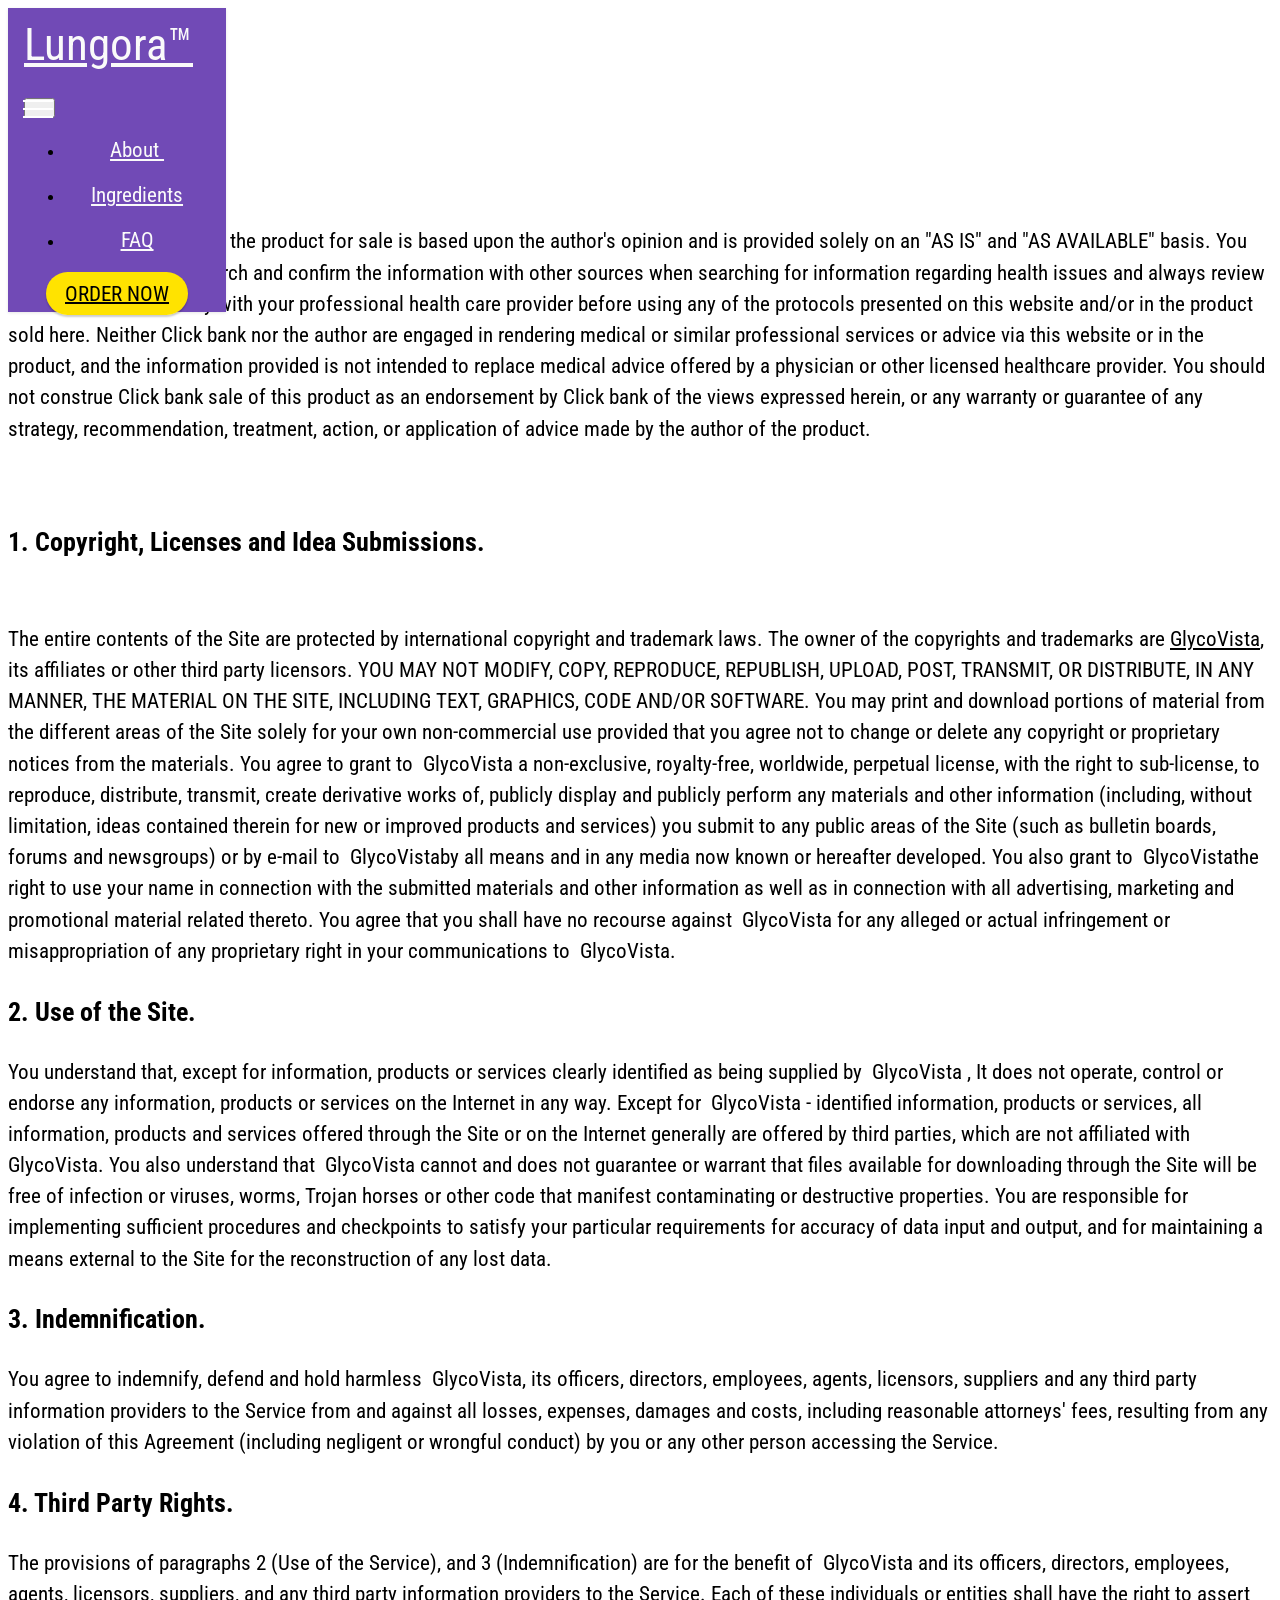
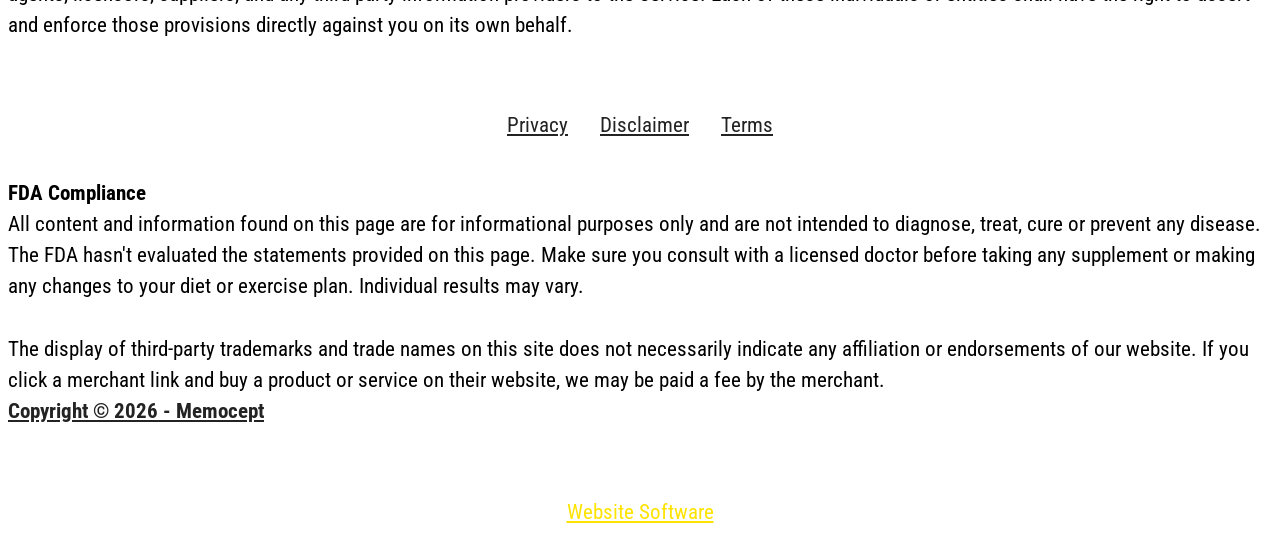
==== disclaimer.html @ 4d8770cd "Add files via upload" ====
<!DOCTYPE html>
<html  >
<head>
  <!-- Site made with Mobirise Website Builder v6.1.12, https://mobirise.com -->
  <meta charset="UTF-8">
  <meta http-equiv="X-UA-Compatible" content="IE=edge">
  <meta name="generator" content="Mobirise v6.1.12, mobirise.com">
  <meta name="viewport" content="width=device-width, initial-scale=1, minimum-scale=1">
  <link rel="shortcut icon" href="assets/images/favicon-128x128.png" type="image/x-icon">
  <meta name="description" content="Disclaimer">
  
  
  <title>Disclaimer</title>
  <link rel="stylesheet" href="assets/web/assets/mobirise-icons/mobirise-icons.css">
  <link rel="stylesheet" href="assets/bootstrap/css/bootstrap.min.css">
  <link rel="stylesheet" href="assets/animatecss/animate.css">
  <link rel="stylesheet" href="assets/dropdown/css/style.css">
  <link rel="stylesheet" href="assets/socicon/css/styles.css">
  <link rel="stylesheet" href="assets/theme/css/style.css">
  <link rel="preload" href="https://fonts.googleapis.com/css?family=Roboto+Condensed:100,200,300,400,500,600,700,800,900,100i,200i,300i,400i,500i,600i,700i,800i,900i&display=swap" as="style" onload="this.onload=null;this.rel='stylesheet'">
  <noscript><link rel="stylesheet" href="https://fonts.googleapis.com/css?family=Roboto+Condensed:100,200,300,400,500,600,700,800,900,100i,200i,300i,400i,500i,600i,700i,800i,900i&display=swap"></noscript>
  <link rel="preload" as="style" href="assets/mobirise/css/mbr-additional.css?v=PLnFkv"><link rel="stylesheet" href="assets/mobirise/css/mbr-additional.css?v=PLnFkv" type="text/css">

  
  
  
</head>
<body>
  
  <section data-bs-version="5.1" class="menu menu2 cid-tmA18yABu7" once="menu" id="menu2-3i">
    
    <nav class="navbar navbar-dropdown navbar-fixed-top navbar-expand-lg">
        <div class="container-fluid">
            <div class="navbar-brand">
                
                <span class="navbar-caption-wrap"><a class="navbar-caption text-white text-primary display-2" href="https://mwebscout.com/12762/3526/2/?&subid=order ">Lungora™<br></a></span>
            </div>
            <button class="navbar-toggler" type="button" data-toggle="collapse" data-bs-toggle="collapse" data-target="#navbarSupportedContent" data-bs-target="#navbarSupportedContent" aria-controls="navbarNavAltMarkup" aria-expanded="false" aria-label="Toggle navigation">
                <div class="hamburger">
                    <span></span>
                    <span></span>
                    <span></span>
                    <span></span>
                </div>
            </button>
            <div class="collapse navbar-collapse" id="navbarSupportedContent">
                <ul class="navbar-nav nav-dropdown" data-app-modern-menu="true"><li class="nav-item"><a class="nav-link link text-white text-primary display-7" href="index.html#content5-8k">About&nbsp;</a></li>
                    <li class="nav-item"><a class="nav-link link text-white text-primary display-7" href="index.html#content9-6c">Ingredients</a>
                    </li><li class="nav-item"><a class="nav-link link text-white text-primary display-7" href="index.html#content16-19">FAQ</a></li></ul>
                
                <div class="navbar-buttons mbr-section-btn"><a class="btn btn-primary display-4" href="https://mwebscout.com/13436/598/2/?&subid=gad"><span class="mbri-cart-add mbr-iconfont mbr-iconfont-btn"></span>ORDER NOW</a></div>
            </div>
        </div>
    </nav>
</section>

<section data-bs-version="5.1" class="content4 cid-tnPBHiR7om" id="content4-3j">
    

    
    
    <div class="container">
        <div class="row justify-content-center">
            <div class="title col-md-12 col-lg-10">
                <h3 class="mbr-section-title mbr-fonts-style align-center mb-4 display-5"><strong>Disclaimer</strong>
                </h3>
                
                
            </div>
        </div>
    </div>
</section>

<section data-bs-version="5.1" class="content5 cid-tAItBoYvZy" id="content5-5b">
    
    <div class="container">
        <div class="row justify-content-center">
            <div class="col-md-12 col-lg-10">
                
                
                <p class="mbr-text mbr-fonts-style display-7">
                    The website's content and the product for sale is based upon the author's opinion and is provided solely on an "AS IS" and "AS AVAILABLE" basis. You should do your own research and confirm the information with other sources when searching for information regarding health issues and always review the information carefully with your professional health care provider before using any of the protocols presented on this website and/or in the product sold here. Neither Click bank nor the author are engaged in rendering medical or similar professional services or advice via this website or in the product, and the information provided is not intended to replace medical advice offered by a physician or other licensed healthcare provider. You should not construe Click bank sale of this product as an endorsement by Click bank of the views expressed herein, or any warranty or guarantee of any strategy, recommendation, treatment, action, or application of advice made by the author of the product.</p>
            </div>
        </div>
    </div>
</section>

<section data-bs-version="5.1" class="content4 cid-tAItU4vJtG" id="content4-5c">
    

    
    
    <div class="container">
        <div class="row justify-content-center">
            <div class="title col-md-12 col-lg-10">
                <h3 class="mbr-section-title mbr-fonts-style align-center mb-4 display-5"><strong>1. Copyright, Licenses and Idea Submissions.</strong></h3>
                
                
            </div>
        </div>
    </div>
</section>

<section data-bs-version="5.1" class="content5 cid-tAIu7JBlQI" id="content5-5d">
    
    <div class="container">
        <div class="row justify-content-center">
            <div class="col-md-12 col-lg-10">
                
                
                <p class="mbr-text mbr-fonts-style display-7">
                    The entire contents of the Site are protected by international copyright and trademark laws. The owner of the copyrights and trademarks are <u>GlycoVista</u>, its affiliates or other third party licensors. YOU MAY NOT MODIFY, COPY, REPRODUCE, REPUBLISH, UPLOAD, POST, TRANSMIT, OR DISTRIBUTE, IN ANY MANNER, THE MATERIAL ON THE SITE, INCLUDING TEXT, GRAPHICS, CODE AND/OR SOFTWARE. You may print and download portions of material from the different areas of the Site solely for your own non-commercial use provided that you agree not to change or delete any copyright or proprietary notices from the materials. You agree to grant to&nbsp; GlycoVista&nbsp;a non-exclusive, royalty-free, worldwide, perpetual license, with the right to sub-license, to reproduce, distribute, transmit, create derivative works of, publicly display and publicly perform any materials and other information (including, without limitation, ideas contained therein for new or improved products and services) you submit to any public areas of the Site (such as bulletin boards, forums and newsgroups) or by e-mail to&nbsp; GlycoVistaby all means and in any media now known or hereafter developed. You also grant to&nbsp; GlycoVistathe right to use your name in connection with the submitted materials and other information as well as in connection with all advertising, marketing and promotional material related thereto. You agree that you shall have no recourse against&nbsp; GlycoVista&nbsp;for any alleged or actual infringement or misappropriation of any proprietary right in your communications to&nbsp; GlycoVista.</p>
            </div>
        </div>
    </div>
</section>

<section data-bs-version="5.1" class="content4 cid-tAIug8sEMw" id="content4-5e">
    

    
    
    <div class="container">
        <div class="row justify-content-center">
            <div class="title col-md-12 col-lg-10">
                <h3 class="mbr-section-title mbr-fonts-style align-center mb-4 display-5"><strong>2. Use of the Site.</strong></h3>
                
                
            </div>
        </div>
    </div>
</section>

<section data-bs-version="5.1" class="content5 cid-tAIuslZqyq" id="content5-5f">
    
    <div class="container">
        <div class="row justify-content-center">
            <div class="col-md-12 col-lg-10">
                
                
                <p class="mbr-text mbr-fonts-style display-7">
                    You understand that, except for information, products or services clearly identified as being supplied by&nbsp; GlycoVista&nbsp;, It&nbsp;does not operate, control or endorse any information, products or services on the Internet in any way. Except for&nbsp; GlycoVista&nbsp;- identified information, products or services, all information, products and services offered through the Site or on the Internet generally are offered by third parties, which are not affiliated with&nbsp; GlycoVista.&nbsp;You also understand that&nbsp; GlycoVista&nbsp;cannot and does not guarantee or warrant that files available for downloading through the Site will be free of infection or viruses, worms, Trojan horses or other code that manifest contaminating or destructive properties. You are responsible for implementing sufficient procedures and checkpoints to satisfy your particular requirements for accuracy of data input and output, and for maintaining a means external to the Site for the reconstruction of any lost data.</p>
            </div>
        </div>
    </div>
</section>

<section data-bs-version="5.1" class="content4 cid-tAIuAgAte2" id="content4-5g">
    

    
    
    <div class="container">
        <div class="row justify-content-center">
            <div class="title col-md-12 col-lg-10">
                <h3 class="mbr-section-title mbr-fonts-style align-center mb-4 display-5"><strong>3. Indemnification.</strong></h3>
                
                
            </div>
        </div>
    </div>
</section>

<section data-bs-version="5.1" class="content5 cid-tAIuBh2mSm" id="content5-5h">
    
    <div class="container">
        <div class="row justify-content-center">
            <div class="col-md-12 col-lg-10">
                
                
                <p class="mbr-text mbr-fonts-style display-7">
                    You agree to indemnify, defend and hold harmless&nbsp; GlycoVista, its officers, directors, employees, agents, licensors, suppliers and any third party information providers to the Service from and against all losses, expenses, damages and costs, including reasonable attorneys' fees, resulting from any violation of this Agreement (including negligent or wrongful conduct) by you or any other person accessing the Service.</p>
            </div>
        </div>
    </div>
</section>

<section data-bs-version="5.1" class="content4 cid-tAIuNhwiAn" id="content4-5i">
    

    
    
    <div class="container">
        <div class="row justify-content-center">
            <div class="title col-md-12 col-lg-10">
                <h3 class="mbr-section-title mbr-fonts-style align-center mb-4 display-5"><strong>4. Third Party Rights.</strong></h3>
                
                
            </div>
        </div>
    </div>
</section>

<section data-bs-version="5.1" class="content5 cid-tAIuO10ISX" id="content5-5j">
    
    <div class="container">
        <div class="row justify-content-center">
            <div class="col-md-12 col-lg-10">
                
                
                <p class="mbr-text mbr-fonts-style display-7">
                    The provisions of paragraphs 2 (Use of the Service), and 3 (Indemnification) are for the benefit of&nbsp; GlycoVista&nbsp;and its officers, directors, employees, agents, licensors, suppliers, and any third party information providers to the Service. Each of these individuals or entities shall have the right to assert and enforce those provisions directly against you on its own behalf.</p>
            </div>
        </div>
    </div>
</section>

<section data-bs-version="5.1" class="footer3 cid-tBujDcPTMr" once="footers" id="footer3-64">

    

    

    <div class="container">
        <div class="media-container-row align-center mbr-white">
            <div class="row row-links">
                <ul class="foot-menu">
                    
                    
                    
                    
                    
                <li class="foot-menu-item mbr-fonts-style display-7"><a href="privacy.html" class="text-danger" target="_blank">Privacy</a></li><li class="foot-menu-item mbr-fonts-style display-7"><a href="disclaimer.html" class="text-black">Disclaimer</a></li><li class="foot-menu-item mbr-fonts-style display-7"><a href="terms.html" class="text-danger" target="_blank">Terms</a></li></ul>
            </div>
            
            <div class="row row-copirayt">
                <p class="mbr-text mb-0 mbr-fonts-style mbr-white align-center display-7"><strong>FDA Compliance</strong><br>All content and information found on this page are for informational purposes only and are not intended to diagnose, treat, cure or prevent any disease. The FDA hasn't evaluated the statements provided on this page. Make sure you consult with a licensed doctor before taking any supplement or making any changes to your diet or exercise plan. Individual results may vary.<br>
<br>The display of third-party trademarks and trade names on this site does not necessarily indicate any affiliation or endorsements of our website. If you click a merchant link and buy a product or service on their website, we may be paid a fee by the merchant.
<br><strong><a href="https://thememocepts.com" class="text-danger text-primary">Copyright © 2026 -&nbsp;Memocept</a></strong></p>
            </div>
        </div>
    </div>
</section><section class="display-7" style="padding: 0;align-items: center;justify-content: center;flex-wrap: wrap;    align-content: center;display: flex;position: relative;height: 4rem;"><a href="https://mobiri.se/2912600" style="flex: 1 1;height: 4rem;position: absolute;width: 100%;z-index: 1;"><img alt="" style="height: 4rem;" src="[data-uri]"></a><p style="margin: 0;text-align: center;" class="display-7">&#8204;</p><a style="z-index:1" href="https://mobirise.com"> Website Software</a></section><script src="assets/bootstrap/js/bootstrap.bundle.min.js"></script>  <script src="assets/smoothscroll/smooth-scroll.js"></script>  <script src="assets/ytplayer/index.js"></script>  <script src="assets/dropdown/js/navbar-dropdown.js"></script>  <script src="assets/theme/js/script.js"></script>  
  
  
 <div id="scrollToTop" class="scrollToTop mbr-arrow-up"><a style="text-align: center;"><i class="mbr-arrow-up-icon mbr-arrow-up-icon-cm cm-icon cm-icon-smallarrow-up"></i></a></div>
    <input name="animation" type="hidden">
  </body>
</html>
---- assets/mobirise/css/mbr-additional.css ----
body {
  font-family: Jost;
}
.display-1 {
  font-family: 'Roboto Condensed', sans-serif;
  font-size: 3.6rem;
  line-height: 1.1;
}
.display-1 > .mbr-iconfont {
  font-size: 4.5rem;
}
.display-2 {
  font-family: 'Roboto Condensed', sans-serif;
  font-size: 2.8rem;
  line-height: 1.1;
}
.display-2 > .mbr-iconfont {
  font-size: 3.5rem;
}
.display-4 {
  font-family: 'Roboto Condensed', sans-serif;
  font-size: 1.3rem;
  line-height: 1.5;
}
.display-4 > .mbr-iconfont {
  font-size: 1.625rem;
}
.display-5 {
  font-family: 'Roboto Condensed', sans-serif;
  font-size: 1.6rem;
  line-height: 1.5;
}
.display-5 > .mbr-iconfont {
  font-size: 2rem;
}
.display-7 {
  font-family: 'Roboto Condensed', sans-serif;
  font-size: 1.3rem;
  line-height: 1.5;
}
.display-7 > .mbr-iconfont {
  font-size: 1.625rem;
}
/* ---- Fluid typography for mobile devices ---- */
/* 1.4 - font scale ratio ( bootstrap == 1.42857 ) */
/* 100vw - current viewport width */
/* (48 - 20)  48 == 48rem == 768px, 20 == 20rem == 320px(minimal supported viewport) */
/* 0.65 - min scale variable, may vary */
@media (max-width: 992px) {
  .display-1 {
    font-size: 2.88rem;
  }
}
@media (max-width: 768px) {
  .display-1 {
    font-size: 2.52rem;
    font-size: calc( 1.91rem + (3.6 - 1.91) * ((100vw - 20rem) / (48 - 20)));
    line-height: calc( 1.1 * (1.91rem + (3.6 - 1.91) * ((100vw - 20rem) / (48 - 20))));
  }
  .display-2 {
    font-size: 2.24rem;
    font-size: calc( 1.63rem + (2.8 - 1.63) * ((100vw - 20rem) / (48 - 20)));
    line-height: calc( 1.3 * (1.63rem + (2.8 - 1.63) * ((100vw - 20rem) / (48 - 20))));
  }
  .display-4 {
    font-size: 1.04rem;
    font-size: calc( 1.105rem + (1.3 - 1.105) * ((100vw - 20rem) / (48 - 20)));
    line-height: calc( 1.4 * (1.105rem + (1.3 - 1.105) * ((100vw - 20rem) / (48 - 20))));
  }
  .display-5 {
    font-size: 1.28rem;
    font-size: calc( 1.21rem + (1.6 - 1.21) * ((100vw - 20rem) / (48 - 20)));
    line-height: calc( 1.4 * (1.21rem + (1.6 - 1.21) * ((100vw - 20rem) / (48 - 20))));
  }
  .display-7 {
    font-size: 1.04rem;
    font-size: calc( 1.105rem + (1.3 - 1.105) * ((100vw - 20rem) / (48 - 20)));
    line-height: calc( 1.4 * (1.105rem + (1.3 - 1.105) * ((100vw - 20rem) / (48 - 20))));
  }
}
/* Buttons */
.btn {
  padding: 0.6rem 1.2rem;
  border-radius: 4px;
}
.btn-sm {
  padding: 0.6rem 1.2rem;
  border-radius: 4px;
}
.btn-md {
  padding: 0.6rem 1.2rem;
  border-radius: 4px;
}
.btn-lg {
  padding: 1rem 2.6rem;
  border-radius: 4px;
}
.bg-primary {
  background-color: #ffe300 !important;
}
.bg-success {
  background-color: #43a649 !important;
}
.bg-info {
  background-color: #22a5e5 !important;
}
.bg-warning {
  background-color: #8a62a1 !important;
}
.bg-danger {
  background-color: #232323 !important;
}
.btn-primary,
.btn-primary:active {
  background-color: #ffe300 !important;
  border-color: #ffe300 !important;
  color: #000000 !important;
  box-shadow: 0 2px 2px 0 rgba(0, 0, 0, 0.2);
}
.btn-primary:hover,
.btn-primary:focus,
.btn-primary.focus,
.btn-primary.active {
  color: #ffffff !important;
  background-color: #a89600 !important;
  border-color: #a89600 !important;
  box-shadow: 0 2px 5px 0 rgba(0, 0, 0, 0.2);
}
.btn-primary.disabled,
.btn-primary:disabled {
  color: #000000 !important;
  background-color: #a89600 !important;
  border-color: #a89600 !important;
}
.btn-secondary,
.btn-secondary:active {
  background-color: #e43f3f !important;
  border-color: #e43f3f !important;
  color: #ffffff !important;
  box-shadow: 0 2px 2px 0 rgba(0, 0, 0, 0.2);
}
.btn-secondary:hover,
.btn-secondary:focus,
.btn-secondary.focus,
.btn-secondary.active {
  color: #ffffff !important;
  background-color: #b31919 !important;
  border-color: #b31919 !important;
  box-shadow: 0 2px 5px 0 rgba(0, 0, 0, 0.2);
}
.btn-secondary.disabled,
.btn-secondary:disabled {
  color: #ffffff !important;
  background-color: #b31919 !important;
  border-color: #b31919 !important;
}
.btn-info,
.btn-info:active {
  background-color: #22a5e5 !important;
  border-color: #22a5e5 !important;
  color: #ffffff !important;
  box-shadow: 0 2px 2px 0 rgba(0, 0, 0, 0.2);
}
.btn-info:hover,
.btn-info:focus,
.btn-info.focus,
.btn-info.active {
  color: #ffffff !important;
  background-color: #13709e !important;
  border-color: #13709e !important;
  box-shadow: 0 2px 5px 0 rgba(0, 0, 0, 0.2);
}
.btn-info.disabled,
.btn-info:disabled {
  color: #ffffff !important;
  background-color: #13709e !important;
  border-color: #13709e !important;
}
.btn-success,
.btn-success:active {
  background-color: #43a649 !important;
  border-color: #43a649 !important;
  color: #ffffff !important;
  box-shadow: 0 2px 2px 0 rgba(0, 0, 0, 0.2);
}
.btn-success:hover,
.btn-success:focus,
.btn-success.focus,
.btn-success.active {
  color: #ffffff !important;
  background-color: #2a682e !important;
  border-color: #2a682e !important;
  box-shadow: 0 2px 5px 0 rgba(0, 0, 0, 0.2);
}
.btn-success.disabled,
.btn-success:disabled {
  color: #ffffff !important;
  background-color: #2a682e !important;
  border-color: #2a682e !important;
}
.btn-warning,
.btn-warning:active {
  background-color: #8a62a1 !important;
  border-color: #8a62a1 !important;
  color: #ffffff !important;
  box-shadow: 0 2px 2px 0 rgba(0, 0, 0, 0.2);
}
.btn-warning:hover,
.btn-warning:focus,
.btn-warning.focus,
.btn-warning.active {
  color: #ffffff !important;
  background-color: #5c416c !important;
  border-color: #5c416c !important;
  box-shadow: 0 2px 5px 0 rgba(0, 0, 0, 0.2);
}
.btn-warning.disabled,
.btn-warning:disabled {
  color: #ffffff !important;
  background-color: #5c416c !important;
  border-color: #5c416c !important;
}
.btn-danger,
.btn-danger:active {
  background-color: #232323 !important;
  border-color: #232323 !important;
  color: #ffffff !important;
  box-shadow: 0 2px 2px 0 rgba(0, 0, 0, 0.2);
}
.btn-danger:hover,
.btn-danger:focus,
.btn-danger.focus,
.btn-danger.active {
  color: #ffffff !important;
  background-color: #000000 !important;
  border-color: #000000 !important;
  box-shadow: 0 2px 5px 0 rgba(0, 0, 0, 0.2);
}
.btn-danger.disabled,
.btn-danger:disabled {
  color: #ffffff !important;
  background-color: #000000 !important;
  border-color: #000000 !important;
}
.btn-white,
.btn-white:active {
  background-color: #fafafa !important;
  border-color: #fafafa !important;
  color: #7a7a7a !important;
  box-shadow: 0 2px 2px 0 rgba(0, 0, 0, 0.2);
}
.btn-white:hover,
.btn-white:focus,
.btn-white.focus,
.btn-white.active {
  color: #4f4f4f !important;
  background-color: #cfcfcf !important;
  border-color: #cfcfcf !important;
  box-shadow: 0 2px 5px 0 rgba(0, 0, 0, 0.2);
}
.btn-white.disabled,
.btn-white:disabled {
  color: #7a7a7a !important;
  background-color: #cfcfcf !important;
  border-color: #cfcfcf !important;
}
.btn-black,
.btn-black:active {
  background-color: #232323 !important;
  border-color: #232323 !important;
  color: #ffffff !important;
  box-shadow: 0 2px 2px 0 rgba(0, 0, 0, 0.2);
}
.btn-black:hover,
.btn-black:focus,
.btn-black.focus,
.btn-black.active {
  color: #ffffff !important;
  background-color: #000000 !important;
  border-color: #000000 !important;
  box-shadow: 0 2px 5px 0 rgba(0, 0, 0, 0.2);
}
.btn-black.disabled,
.btn-black:disabled {
  color: #ffffff !important;
  background-color: #000000 !important;
  border-color: #000000 !important;
}
.btn-primary-outline,
.btn-primary-outline:active {
  background-color: transparent !important;
  border-color: transparent;
  color: #ffe300;
}
.btn-primary-outline:hover,
.btn-primary-outline:focus,
.btn-primary-outline.focus,
.btn-primary-outline.active {
  color: #a89600 !important;
  background-color: transparent!important;
  border-color: transparent!important;
  box-shadow: none!important;
}
.btn-primary-outline.disabled,
.btn-primary-outline:disabled {
  color: #000000 !important;
  background-color: #ffe300 !important;
  border-color: #ffe300 !important;
}
.btn-secondary-outline,
.btn-secondary-outline:active {
  background-color: transparent !important;
  border-color: transparent;
  color: #e43f3f;
}
.btn-secondary-outline:hover,
.btn-secondary-outline:focus,
.btn-secondary-outline.focus,
.btn-secondary-outline.active {
  color: #b31919 !important;
  background-color: transparent!important;
  border-color: transparent!important;
  box-shadow: none!important;
}
.btn-secondary-outline.disabled,
.btn-secondary-outline:disabled {
  color: #ffffff !important;
  background-color: #e43f3f !important;
  border-color: #e43f3f !important;
}
.btn-info-outline,
.btn-info-outline:active {
  background-color: transparent !important;
  border-color: transparent;
  color: #22a5e5;
}
.btn-info-outline:hover,
.btn-info-outline:focus,
.btn-info-outline.focus,
.btn-info-outline.active {
  color: #13709e !important;
  background-color: transparent!important;
  border-color: transparent!important;
  box-shadow: none!important;
}
.btn-info-outline.disabled,
.btn-info-outline:disabled {
  color: #ffffff !important;
  background-color: #22a5e5 !important;
  border-color: #22a5e5 !important;
}
.btn-success-outline,
.btn-success-outline:active {
  background-color: transparent !important;
  border-color: transparent;
  color: #43a649;
}
.btn-success-outline:hover,
.btn-success-outline:focus,
.btn-success-outline.focus,
.btn-success-outline.active {
  color: #2a682e !important;
  background-color: transparent!important;
  border-color: transparent!important;
  box-shadow: none!important;
}
.btn-success-outline.disabled,
.btn-success-outline:disabled {
  color: #ffffff !important;
  background-color: #43a649 !important;
  border-color: #43a649 !important;
}
.btn-warning-outline,
.btn-warning-outline:active {
  background-color: transparent !important;
  border-color: transparent;
  color: #8a62a1;
}
.btn-warning-outline:hover,
.btn-warning-outline:focus,
.btn-warning-outline.focus,
.btn-warning-outline.active {
  color: #5c416c !important;
  background-color: transparent!important;
  border-color: transparent!important;
  box-shadow: none!important;
}
.btn-warning-outline.disabled,
.btn-warning-outline:disabled {
  color: #ffffff !important;
  background-color: #8a62a1 !important;
  border-color: #8a62a1 !important;
}
.btn-danger-outline,
.btn-danger-outline:active {
  background-color: transparent !important;
  border-color: transparent;
  color: #232323;
}
.btn-danger-outline:hover,
.btn-danger-outline:focus,
.btn-danger-outline.focus,
.btn-danger-outline.active {
  color: #000000 !important;
  background-color: transparent!important;
  border-color: transparent!important;
  box-shadow: none!important;
}
.btn-danger-outline.disabled,
.btn-danger-outline:disabled {
  color: #ffffff !important;
  background-color: #232323 !important;
  border-color: #232323 !important;
}
.btn-black-outline,
.btn-black-outline:active {
  background-color: transparent !important;
  border-color: transparent;
  color: #232323;
}
.btn-black-outline:hover,
.btn-black-outline:focus,
.btn-black-outline.focus,
.btn-black-outline.active {
  color: #000000 !important;
  background-color: transparent!important;
  border-color: transparent!important;
  box-shadow: none!important;
}
.btn-black-outline.disabled,
.btn-black-outline:disabled {
  color: #ffffff !important;
  background-color: #232323 !important;
  border-color: #232323 !important;
}
.btn-white-outline,
.btn-white-outline:active {
  background-color: transparent !important;
  border-color: transparent;
  color: #fafafa;
}
.btn-white-outline:hover,
.btn-white-outline:focus,
.btn-white-outline.focus,
.btn-white-outline.active {
  color: #cfcfcf !important;
  background-color: transparent!important;
  border-color: transparent!important;
  box-shadow: none!important;
}
.btn-white-outline.disabled,
.btn-white-outline:disabled {
  color: #7a7a7a !important;
  background-color: #fafafa !important;
  border-color: #fafafa !important;
}
.text-primary {
  color: #ffe300 !important;
}
.text-secondary {
  color: #e43f3f !important;
}
.text-success {
  color: #43a649 !important;
}
.text-info {
  color: #22a5e5 !important;
}
.text-warning {
  color: #8a62a1 !important;
}
.text-danger {
  color: #232323 !important;
}
.text-white {
  color: #fafafa !important;
}
.text-black {
  color: #232323 !important;
}
a.text-primary:hover,
a.text-primary:focus,
a.text-primary.active {
  color: #998800 !important;
}
a.text-secondary:hover,
a.text-secondary:focus,
a.text-secondary.active {
  color: #a61717 !important;
}
a.text-success:hover,
a.text-success:focus,
a.text-success.active {
  color: #265d29 !important;
}
a.text-info:hover,
a.text-info:focus,
a.text-info.active {
  color: #116690 !important;
}
a.text-warning:hover,
a.text-warning:focus,
a.text-warning.active {
  color: #543b62 !important;
}
a.text-danger:hover,
a.text-danger:focus,
a.text-danger.active {
  color: #000000 !important;
}
a.text-white:hover,
a.text-white:focus,
a.text-white.active {
  color: #c7c7c7 !important;
}
a.text-black:hover,
a.text-black:focus,
a.text-black.active {
  color: #000000 !important;
}
a[class*="text-"]:not(.nav-link):not(.dropdown-item):not([role]):not(.navbar-caption) {
  position: relative;
  background-image: transparent;
  background-size: 10000px 2px;
  background-repeat: no-repeat;
  background-position: 0px 1.2em;
  background-position: -10000px 1.2em;
}
a[class*="text-"]:not(.nav-link):not(.dropdown-item):not([role]):not(.navbar-caption):hover {
  transition: background-position 2s ease-in-out;
  background-image: linear-gradient(currentColor 50%, currentColor 50%);
  background-position: 0px 1.2em;
}
.nav-tabs .nav-link.active {
  color: #ffe300;
}
.nav-tabs .nav-link:not(.active) {
  color: #232323;
}
.alert-success {
  background-color: #70c770;
}
.alert-info {
  background-color: #22a5e5;
}
.alert-warning {
  background-color: #8a62a1;
}
.alert-danger {
  background-color: #232323;
}
.mbr-section-btn a.btn:not(.btn-form) {
  border-radius: 100px;
}
.mbr-gallery-filter li a {
  border-radius: 100px !important;
}
.mbr-gallery-filter li.active .btn {
  background-color: #ffe300;
  border-color: #ffe300;
  color: #191700;
}
.mbr-gallery-filter li.active .btn:focus {
  box-shadow: none;
}
.nav-tabs .nav-link {
  border-radius: 100px !important;
}
a,
a:hover {
  color: #ffe300;
}
.mbr-plan-header.bg-primary .mbr-plan-subtitle,
.mbr-plan-header.bg-primary .mbr-plan-price-desc {
  color: #fff9cc;
}
.mbr-plan-header.bg-success .mbr-plan-subtitle,
.mbr-plan-header.bg-success .mbr-plan-price-desc {
  color: #94d498;
}
.mbr-plan-header.bg-info .mbr-plan-subtitle,
.mbr-plan-header.bg-info .mbr-plan-price-desc {
  color: #d9effa;
}
.mbr-plan-header.bg-warning .mbr-plan-subtitle,
.mbr-plan-header.bg-warning .mbr-plan-price-desc {
  color: #c5b2d1;
}
.mbr-plan-header.bg-danger .mbr-plan-subtitle,
.mbr-plan-header.bg-danger .mbr-plan-price-desc {
  color: #d5d5d5;
}
/* Scroll to top button*/
#scrollToTop a {
  border-radius: 100px;
}
.form-control {
  font-family: 'Roboto Condensed', sans-serif;
  font-size: 1.3rem;
  line-height: 1.5;
  font-weight: 400;
}
.form-control > .mbr-iconfont {
  font-size: 1.625rem;
}
.form-control:hover,
.form-control:focus {
  box-shadow: rgba(0, 0, 0, 0.07) 0px 1px 1px 0px, rgba(0, 0, 0, 0.07) 0px 1px 3px 0px, rgba(0, 0, 0, 0.03) 0px 0px 0px 1px;
  border-color: #ffe300 !important;
}
.form-control:-webkit-input-placeholder {
  font-family: 'Roboto Condensed', sans-serif;
  font-size: 1.3rem;
  line-height: 1.5;
  font-weight: 400;
}
.form-control:-webkit-input-placeholder > .mbr-iconfont {
  font-size: 1.625rem;
}
blockquote {
  border-color: #ffe300;
}
/* Forms */
.mbr-form .input-group-btn a.btn {
  border-radius: 100px !important;
}
.mbr-form .input-group-btn a.btn:hover {
  box-shadow: 0 10px 40px 0 rgba(0, 0, 0, 0.2);
}
.mbr-form .input-group-btn button[type="submit"] {
  border-radius: 100px !important;
  padding: 1rem 3rem;
}
.mbr-form .input-group-btn button[type="submit"]:hover {
  box-shadow: 0 10px 40px 0 rgba(0, 0, 0, 0.2);
}
.jq-selectbox li:hover,
.jq-selectbox li.selected {
  background-color: #ffe300;
  color: #000000;
}
.jq-number__spin {
  transition: 0.25s ease;
}
.jq-number__spin:hover {
  border-color: #ffe300;
}
.jq-selectbox .jq-selectbox__trigger-arrow,
.jq-number__spin.minus:after,
.jq-number__spin.plus:after {
  transition: 0.4s;
  border-top-color: #353535;
  border-bottom-color: #353535;
}
.jq-selectbox:hover .jq-selectbox__trigger-arrow,
.jq-number__spin.minus:hover:after,
.jq-number__spin.plus:hover:after {
  border-top-color: #ffe300;
  border-bottom-color: #ffe300;
}
.xdsoft_datetimepicker .xdsoft_calendar td.xdsoft_default,
.xdsoft_datetimepicker .xdsoft_calendar td.xdsoft_current,
.xdsoft_datetimepicker .xdsoft_timepicker .xdsoft_time_box > div > div.xdsoft_current {
  color: #000000 !important;
  background-color: #ffe300 !important;
  box-shadow: none !important;
}
.xdsoft_datetimepicker .xdsoft_calendar td:hover,
.xdsoft_datetimepicker .xdsoft_timepicker .xdsoft_time_box > div > div:hover {
  color: #ffffff !important;
  background: #e43f3f !important;
  box-shadow: none !important;
}
.lazy-bg {
  background-image: none !important;
}
.lazy-placeholder:not(section),
.lazy-none {
  display: block;
  position: relative;
  padding-bottom: 56.25%;
  width: 100%;
  height: auto;
}
iframe.lazy-placeholder,
.lazy-placeholder:after {
  content: '';
  position: absolute;
  width: 200px;
  height: 200px;
  background: transparent no-repeat center;
  background-size: contain;
  top: 50%;
  left: 50%;
  transform: translateX(-50%) translateY(-50%);
  background-image: url("data:image/svg+xml;charset=UTF-8,%3csvg width='32' height='32' viewBox='0 0 64 64' xmlns='http://www.w3.org/2000/svg' stroke='%23ffe300' %3e%3cg fill='none' fill-rule='evenodd'%3e%3cg transform='translate(16 16)' stroke-width='2'%3e%3ccircle stroke-opacity='.5' cx='16' cy='16' r='16'/%3e%3cpath d='M32 16c0-9.94-8.06-16-16-16'%3e%3canimateTransform attributeName='transform' type='rotate' from='0 16 16' to='360 16 16' dur='1s' repeatCount='indefinite'/%3e%3c/path%3e%3c/g%3e%3c/g%3e%3c/svg%3e");
}
section.lazy-placeholder:after {
  opacity: 0.5;
}
body {
  overflow-x: hidden;
}
a {
  transition: color 0.6s;
}
*:focus-visible {
  outline: red solid 2px !important;
  outline-offset: 2px !important;
  transition: outline 0.2s ease-in-out;
}
.cid-tmA18yABu7 {
  z-index: 1000;
  width: 100%;
  position: relative;
  min-height: 60px;
}
.cid-tmA18yABu7 nav.navbar {
  position: fixed;
}
.cid-tmA18yABu7 .dropdown-item:before {
  font-family: Moririse2 !important;
  content: "\e966";
  display: inline-block;
  width: 0;
  position: absolute;
  left: 1rem;
  top: 0.5rem;
  margin-right: 0.5rem;
  line-height: 1;
  font-size: inherit;
  vertical-align: middle;
  text-align: center;
  overflow: hidden;
  transform: scale(0, 1);
  transition: all 0.25s ease-in-out;
}
.cid-tmA18yABu7 .dropdown-menu {
  padding: 0;
  border-radius: 4px;
  box-shadow: 0 1px 3px 0 rgba(0, 0, 0, 0.1);
}
.cid-tmA18yABu7 .dropdown-item {
  border-bottom: 1px solid #e6e6e6;
}
.cid-tmA18yABu7 .dropdown-item:hover,
.cid-tmA18yABu7 .dropdown-item:focus {
  background: #ffe300 !important;
  color: white !important;
}
.cid-tmA18yABu7 .dropdown-item:hover span {
  color: white;
}
.cid-tmA18yABu7 .dropdown-item:first-child {
  border-top-left-radius: 4px;
  border-top-right-radius: 4px;
}
.cid-tmA18yABu7 .dropdown-item:last-child {
  border-bottom: none;
  border-bottom-left-radius: 4px;
  border-bottom-right-radius: 4px;
}
.cid-tmA18yABu7 .nav-dropdown .link {
  padding: 0 0.3em !important;
  margin: 0.667em 1em !important;
}
.cid-tmA18yABu7 .nav-dropdown .link.dropdown-toggle::after {
  margin-left: 0.5rem;
  margin-top: 0.2rem;
}
.cid-tmA18yABu7 .nav-link {
  position: relative;
}
.cid-tmA18yABu7 .container {
  display: flex;
  margin: auto;
}
@media (min-width: 992px) {
  .cid-tmA18yABu7 .container {
    flex-wrap: nowrap;
  }
}
.cid-tmA18yABu7 .iconfont-wrapper {
  color: #000000 !important;
  font-size: 1.5rem;
  padding-right: 0.5rem;
}
.cid-tmA18yABu7 .dropdown-menu,
.cid-tmA18yABu7 .navbar.opened {
  background: #05336a !important;
}
.cid-tmA18yABu7 .nav-item:focus,
.cid-tmA18yABu7 .nav-link:focus {
  outline: none;
}
.cid-tmA18yABu7 .dropdown .dropdown-menu .dropdown-item {
  width: auto;
  transition: all 0.25s ease-in-out;
}
.cid-tmA18yABu7 .dropdown .dropdown-menu .dropdown-item::after {
  right: 0.5rem;
}
.cid-tmA18yABu7 .dropdown .dropdown-menu .dropdown-item .mbr-iconfont {
  margin-right: 0.5rem;
  vertical-align: sub;
}
.cid-tmA18yABu7 .dropdown .dropdown-menu .dropdown-item .mbr-iconfont:before {
  display: inline-block;
  transform: scale(1, 1);
  transition: all 0.25s ease-in-out;
}
.cid-tmA18yABu7 .collapsed .dropdown-menu .dropdown-item:before {
  display: none;
}
.cid-tmA18yABu7 .collapsed .dropdown .dropdown-menu .dropdown-item {
  padding: 0.235em 1.5em 0.235em 1.5em !important;
  transition: none;
  margin: 0 !important;
}
.cid-tmA18yABu7 .navbar {
  min-height: 70px;
  transition: all 0.3s;
  border-bottom: 1px solid transparent;
  box-shadow: 0 1px 3px 0 rgba(0, 0, 0, 0.1);
  background: #05336a;
}
.cid-tmA18yABu7 .navbar.opened {
  transition: all 0.3s;
}
.cid-tmA18yABu7 .navbar .dropdown-item {
  padding: 0.5rem 1.8rem;
}
.cid-tmA18yABu7 .navbar .navbar-logo img {
  width: auto;
}
.cid-tmA18yABu7 .navbar .navbar-collapse {
  justify-content: flex-end;
  z-index: 1;
}
.cid-tmA18yABu7 .navbar.collapsed {
  justify-content: center;
}
.cid-tmA18yABu7 .navbar.collapsed .nav-item .nav-link::before {
  display: none;
}
.cid-tmA18yABu7 .navbar.collapsed.opened .dropdown-menu {
  top: 0;
}
.cid-tmA18yABu7 .navbar.collapsed .dropdown-menu .dropdown-submenu {
  left: 0 !important;
}
.cid-tmA18yABu7 .navbar.collapsed .dropdown-menu .dropdown-item:after {
  right: auto;
}
.cid-tmA18yABu7 .navbar.collapsed .dropdown-menu .dropdown-toggle[data-toggle="dropdown-submenu"]:after {
  margin-left: 0.5rem;
  margin-top: 0.2rem;
  border-top: 0.35em solid;
  border-right: 0.35em solid transparent;
  border-left: 0.35em solid transparent;
  border-bottom: 0;
  top: 41%;
}
.cid-tmA18yABu7 .navbar.collapsed ul.navbar-nav li {
  margin: auto;
}
.cid-tmA18yABu7 .navbar.collapsed .dropdown-menu .dropdown-item {
  padding: 0.25rem 1.5rem;
  text-align: center;
}
.cid-tmA18yABu7 .navbar.collapsed .icons-menu {
  padding-left: 0;
  padding-right: 0;
  padding-top: 0.5rem;
  padding-bottom: 0.5rem;
}
@media (max-width: 991px) {
  .cid-tmA18yABu7 .navbar .nav-item .nav-link::before {
    display: none;
  }
  .cid-tmA18yABu7 .navbar.opened .dropdown-menu {
    top: 0;
  }
  .cid-tmA18yABu7 .navbar .dropdown-menu .dropdown-submenu {
    left: 0 !important;
  }
  .cid-tmA18yABu7 .navbar .dropdown-menu .dropdown-item:after {
    right: auto;
  }
  .cid-tmA18yABu7 .navbar .dropdown-menu .dropdown-toggle[data-toggle="dropdown-submenu"]:after {
    margin-left: 0.5rem;
    margin-top: 0.2rem;
    border-top: 0.35em solid;
    border-right: 0.35em solid transparent;
    border-left: 0.35em solid transparent;
    border-bottom: 0;
    top: 40%;
  }
  .cid-tmA18yABu7 .navbar .navbar-logo img {
    height: 3rem !important;
  }
  .cid-tmA18yABu7 .navbar ul.navbar-nav li {
    margin: auto;
  }
  .cid-tmA18yABu7 .navbar .dropdown-menu .dropdown-item {
    padding: 0.25rem 1.5rem !important;
    text-align: center;
  }
  .cid-tmA18yABu7 .navbar .navbar-brand {
    flex-shrink: initial;
    flex-basis: auto;
    word-break: break-word;
    padding-right: 2rem;
  }
  .cid-tmA18yABu7 .navbar .navbar-toggler {
    flex-basis: auto;
  }
  .cid-tmA18yABu7 .navbar .icons-menu {
    padding-left: 0;
    padding-top: 0.5rem;
    padding-bottom: 0.5rem;
  }
}
@media (max-width: 991px) and (max-width: 767px) {
  .cid-tmA18yABu7 .navbar .navbar-brand {
    width: calc(100% - 31px);
  }
}
.cid-tmA18yABu7 .navbar.navbar-short {
  min-height: 60px;
}
.cid-tmA18yABu7 .navbar.navbar-short .navbar-logo img {
  height: 2.5rem !important;
}
.cid-tmA18yABu7 .navbar.navbar-short .navbar-brand {
  min-height: 60px;
  padding: 0;
}
.cid-tmA18yABu7 .navbar-brand {
  min-height: 70px;
  flex-shrink: 0;
  align-items: center;
  margin-right: 0;
  padding: 10px 0;
  transition: all 0.3s;
  word-break: break-word;
  z-index: 1;
}
.cid-tmA18yABu7 .navbar-brand .navbar-caption {
  line-height: inherit !important;
}
.cid-tmA18yABu7 .navbar-brand .navbar-logo a {
  outline: none;
}
.cid-tmA18yABu7 .dropdown-item.active,
.cid-tmA18yABu7 .dropdown-item:active {
  background-color: transparent;
}
.cid-tmA18yABu7 .navbar-expand-lg .navbar-nav .nav-link {
  padding: 0;
}
.cid-tmA18yABu7 .nav-dropdown .link.dropdown-toggle {
  margin-right: 1.667em;
}
.cid-tmA18yABu7 .nav-dropdown .link.dropdown-toggle[aria-expanded="true"] {
  margin-right: 0;
  padding: 0.667em 1.667em;
}
.cid-tmA18yABu7 .navbar.navbar-expand-lg .dropdown .dropdown-menu {
  background: #05336a;
}
.cid-tmA18yABu7 .navbar.navbar-expand-lg .dropdown .dropdown-menu .dropdown-submenu {
  margin: 0;
  left: 100%;
}
.cid-tmA18yABu7 .navbar .dropdown.open > .dropdown-menu {
  display: block;
}
.cid-tmA18yABu7 ul.navbar-nav {
  flex-wrap: wrap;
}
.cid-tmA18yABu7 .navbar-buttons {
  text-align: center;
  min-width: 170px;
}
.cid-tmA18yABu7 button.navbar-toggler {
  outline: none;
  width: 31px;
  height: 20px;
  cursor: pointer;
  transition: all 0.2s;
  position: relative;
  align-self: center;
}
.cid-tmA18yABu7 button.navbar-toggler .hamburger span {
  position: absolute;
  right: 0;
  width: 30px;
  height: 2px;
  border-right: 5px;
  background-color: #ffffff;
}
.cid-tmA18yABu7 button.navbar-toggler .hamburger span:nth-child(1) {
  top: 0;
  transition: all 0.2s;
}
.cid-tmA18yABu7 button.navbar-toggler .hamburger span:nth-child(2) {
  top: 8px;
  transition: all 0.15s;
}
.cid-tmA18yABu7 button.navbar-toggler .hamburger span:nth-child(3) {
  top: 8px;
  transition: all 0.15s;
}
.cid-tmA18yABu7 button.navbar-toggler .hamburger span:nth-child(4) {
  top: 16px;
  transition: all 0.2s;
}
.cid-tmA18yABu7 nav.opened .hamburger span:nth-child(1) {
  top: 8px;
  width: 0;
  opacity: 0;
  right: 50%;
  transition: all 0.2s;
}
.cid-tmA18yABu7 nav.opened .hamburger span:nth-child(2) {
  transform: rotate(45deg);
  transition: all 0.25s;
}
.cid-tmA18yABu7 nav.opened .hamburger span:nth-child(3) {
  transform: rotate(-45deg);
  transition: all 0.25s;
}
.cid-tmA18yABu7 nav.opened .hamburger span:nth-child(4) {
  top: 8px;
  width: 0;
  opacity: 0;
  right: 50%;
  transition: all 0.2s;
}
.cid-tmA18yABu7 .navbar-dropdown {
  padding: 0 1rem;
  position: fixed;
}
.cid-tmA18yABu7 a.nav-link {
  display: flex;
  align-items: center;
  justify-content: center;
}
.cid-tmA18yABu7 .icons-menu {
  flex-wrap: nowrap;
  display: flex;
  justify-content: center;
  padding-left: 1rem;
  padding-right: 1rem;
  padding-top: 0.3rem;
  text-align: center;
}
@media screen and (-ms-high-contrast: active), (-ms-high-contrast: none) {
  .cid-tmA18yABu7 .navbar {
    height: 70px;
  }
  .cid-tmA18yABu7 .navbar.opened {
    height: auto;
  }
  .cid-tmA18yABu7 .nav-item .nav-link:hover::before {
    width: 175%;
    max-width: calc(100% + 2rem);
    left: -1rem;
  }
}
.cid-tmzZsiiIXk {
  padding-top: 5rem;
  padding-bottom: 3rem;
  background-color: #ffffff;
}
.cid-tmzZsiiIXk .mbr-fallback-image.disabled {
  display: none;
}
.cid-tmzZsiiIXk .mbr-fallback-image {
  display: block;
  background-size: cover;
  background-position: center center;
  width: 100%;
  height: 100%;
  position: absolute;
  top: 0;
}
.cid-tmzZsiiIXk .row {
  align-items: center;
}
@media (max-width: 991px) {
  .cid-tmzZsiiIXk .image-wrapper {
    padding: 1rem;
  }
}
@media (min-width: 992px) {
  .cid-tmzZsiiIXk .text-wrapper {
    padding: 0 2rem;
  }
}
.cid-tmzZsiiIXk .mbr-section-title {
  text-align: left;
  color: #05336a;
}
.cid-tmzZsiiIXk .mbr-text,
.cid-tmzZsiiIXk .mbr-section-btn {
  text-align: left;
  color: #000000;
}
.cid-vixrSclEuD {
  padding-top: 2rem;
  padding-bottom: 0rem;
  background-color: #05336a;
}
.cid-vixrSclEuD .mbr-fallback-image.disabled {
  display: none;
}
.cid-vixrSclEuD .mbr-fallback-image {
  display: block;
  background-size: cover;
  background-position: center center;
  width: 100%;
  height: 100%;
  position: absolute;
  top: 0;
}
.cid-vixrSclEuD .mbr-section-title {
  color: #ffffff;
}
.cid-vsVY2h4f0n {
  padding-top: 4rem;
  padding-bottom: 2rem;
  background-color: #fafafa;
}
.cid-vsVY2h4f0n .mbr-fallback-image.disabled {
  display: none;
}
.cid-vsVY2h4f0n .mbr-fallback-image {
  display: block;
  background-size: cover;
  background-position: center center;
  width: 100%;
  height: 100%;
  position: absolute;
  top: 0;
}
.cid-vsVY2h4f0n .item:not(:nth-last-child(1)) {
  margin-bottom: 2rem;
}
.cid-vsVY2h4f0n .item-wrapper {
  background-color: #ffffff;
  border-radius: 4px;
}
.cid-vsVY2h4f0n .image-wrapper img {
  width: 100%;
  object-fit: cover;
}
.cid-vsVY2h4f0n .social-row .soc-item {
  display: inline-block;
  text-align: center;
  border-radius: 50%;
  margin-right: 0.6rem;
  margin-bottom: 1rem;
  padding: 0.5rem;
  border: 2px solid #6592e6;
  transition: all 0.3s;
}
.cid-vsVY2h4f0n .social-row .soc-item .mbr-iconfont {
  display: flex;
  justify-content: center;
  align-content: center;
  color: #6592e6;
  font-size: 1.5rem;
  transition: all 0.3s;
}
.cid-vsVY2h4f0n .social-row .soc-item:hover {
  background-color: #6592e6;
}
.cid-vsVY2h4f0n .social-row .soc-item:hover .mbr-iconfont {
  color: #ffffff;
}
@media (max-width: 767px) {
  .cid-vsVY2h4f0n .card-box {
    padding: 1rem;
  }
}
@media (min-width: 768px) {
  .cid-vsVY2h4f0n .card-box {
    padding-right: 2rem;
  }
}
@media (min-width: 992px) {
  .cid-vsVY2h4f0n .card-box {
    padding-left: 2rem;
    padding-right: 4rem;
  }
}
.cid-tmIwfc7iXI {
  padding-top: 2rem;
  padding-bottom: 0rem;
  background-color: #232323;
}
.cid-tmIwfc7iXI .mbr-fallback-image.disabled {
  display: none;
}
.cid-tmIwfc7iXI .mbr-fallback-image {
  display: block;
  background-size: cover;
  background-position: center center;
  width: 100%;
  height: 100%;
  position: absolute;
  top: 0;
}
.cid-tmIwfc7iXI .mbr-section-title {
  color: #ffffff;
}
.cid-tmIwfc7iXI .mbr-section-subtitle {
  color: #ffffff;
}
.cid-vmx66VdD2O {
  padding-top: 1rem;
  padding-bottom: 2rem;
  background-color: #ffffff;
}
.cid-vmx66VdD2O .item:focus,
.cid-vmx66VdD2O span:focus {
  outline: none;
}
.cid-vmx66VdD2O .item {
  cursor: pointer;
  margin-bottom: 2rem;
}
.cid-vmx66VdD2O .row {
  margin-left: 0;
  margin-right: 0;
}
.cid-vmx66VdD2O .item {
  padding: 0;
  margin: 0;
}
.cid-vmx66VdD2O .item-wrapper {
  position: relative;
  border-radius: 4px;
  background: #fafafa;
  height: 100%;
  display: flex;
  flex-flow: column nowrap;
}
@media (min-width: 992px) {
  .cid-vmx66VdD2O .item-wrapper .item-content {
    padding: 2rem;
  }
}
@media (max-width: 991px) {
  .cid-vmx66VdD2O .item-wrapper .item-content {
    padding: 1rem;
  }
}
.cid-vmx66VdD2O .mbr-section-btn {
  margin-top: auto !important;
}
.cid-vmx66VdD2O .mbr-section-title {
  color: #232323;
}
.cid-vmx66VdD2O .mbr-text,
.cid-vmx66VdD2O .mbr-section-btn {
  text-align: left;
}
.cid-vmx66VdD2O .item-title {
  text-align: left;
}
.cid-vmx66VdD2O .item-subtitle {
  text-align: left;
  color: #232323;
}
.cid-vsW4vNpzA4 {
  padding-top: 2rem;
  padding-bottom: 0rem;
  background-color: #05336a;
}
.cid-vsW4vNpzA4 .mbr-fallback-image.disabled {
  display: none;
}
.cid-vsW4vNpzA4 .mbr-fallback-image {
  display: block;
  background-size: cover;
  background-position: center center;
  width: 100%;
  height: 100%;
  position: absolute;
  top: 0;
}
.cid-vsW4vNpzA4 .mbr-section-title {
  color: #ffffff;
}
.cid-vrTm2ADzPf {
  padding-top: 3rem;
  padding-bottom: 0rem;
  background-color: #ffffff;
}
.cid-vrTDVktnIe {
  padding-top: 2rem;
  padding-bottom: 0rem;
  background-color: #05336a;
}
.cid-vrTDVktnIe .mbr-fallback-image.disabled {
  display: none;
}
.cid-vrTDVktnIe .mbr-fallback-image {
  display: block;
  background-size: cover;
  background-position: center center;
  width: 100%;
  height: 100%;
  position: absolute;
  top: 0;
}
.cid-vrTDVktnIe .mbr-section-title {
  color: #ffffff;
}
.cid-vixzSzA3Qo {
  padding-top: 3rem;
  padding-bottom: 0rem;
  background-color: #ffffff;
}
.cid-vixAten3ic {
  padding-top: 0rem;
  padding-bottom: 2rem;
  background-color: #ffffff;
}
.cid-vixAten3ic .counter-container ul {
  margin: 0;
  list-style: none;
  padding-left: 2.5rem;
}
.cid-vixAten3ic .counter-container ul li {
  margin-bottom: 1rem;
  list-style: none;
  position: relative;
  padding-left: 1rem;
}
.cid-vixAten3ic .counter-container ul li:before {
  position: absolute;
  left: -40px;
  content: "";
  display: flex;
  justify-content: center;
  align-items: center;
  color: #ffffff;
  background-color: #05336a;
  width: 40px;
  height: 40px;
  border-radius: 50%;
  margin-top: 5px;
  content: "✓";
}
.cid-vsWbdLvEQ1 {
  padding-top: 5rem;
  padding-bottom: 0rem;
  background-color: #efecec;
}
.cid-vsWbdLvEQ1 .mbr-fallback-image.disabled {
  display: none;
}
.cid-vsWbdLvEQ1 .mbr-fallback-image {
  display: block;
  background-size: cover;
  background-position: center center;
  width: 100%;
  height: 100%;
  position: absolute;
  top: 0;
}
.cid-vsWbA1ijcC {
  padding-top: 0rem;
  padding-bottom: 3rem;
  background-color: #efecec;
}
.cid-vsWbA1ijcC .mbr-fallback-image.disabled {
  display: none;
}
.cid-vsWbA1ijcC .mbr-fallback-image {
  display: block;
  background-size: cover;
  background-position: center center;
  width: 100%;
  height: 100%;
  position: absolute;
  top: 0;
}
@media (max-width: 991px) {
  .cid-vsWbA1ijcC .image-wrapper {
    margin-bottom: 1rem;
  }
}
.cid-vsWbA1ijcC .row {
  flex-direction: row-reverse;
}
.cid-vsWbA1ijcC img {
  width: 100%;
}
.cid-tnOuGhRGpc {
  padding-top: 2rem;
  padding-bottom: 1rem;
  background-color: #ffffff;
}
.cid-tnOuGhRGpc .mbr-section-title {
  text-align: center;
  color: #232323;
}
.cid-vsyYdtXpa5 {
  padding-top: 2rem;
  padding-bottom: 1rem;
  background-color: #232323;
}
.cid-vsyYdtXpa5 .mbr-fallback-image.disabled {
  display: none;
}
.cid-vsyYdtXpa5 .mbr-fallback-image {
  display: block;
  background-size: cover;
  background-position: center center;
  width: 100%;
  height: 100%;
  position: absolute;
  top: 0;
}
.cid-vsyYdtXpa5 .mbr-section-title {
  color: #ffffff;
}
.cid-vsWeANV7My {
  padding-top: 2rem;
  padding-bottom: 1rem;
  background-color: #ffffff;
}
.cid-tBZlr2ESDv {
  padding-top: 0rem;
  padding-bottom: 0rem;
  background-color: #ffffff;
}
.cid-tBZlr2ESDv .counter-container ol {
  margin-bottom: 0;
  counter-reset: myCounter;
}
.cid-tBZlr2ESDv .counter-container ol li {
  margin-bottom: 1rem;
}
.cid-tBZlr2ESDv .counter-container ol li {
  list-style: none;
  padding-left: 1rem;
  position: relative;
}
.cid-tBZlr2ESDv .counter-container ol li:before {
  position: absolute;
  left: -40px;
  margin-top: 5px;
  counter-increment: myCounter;
  content: counter(myCounter);
  line-height: 40px;
  transition: all .2s;
  color: #ffffff;
  background: #05336a;
  width: 40px;
  height: 40px;
  border-radius: 50%;
  display: flex;
  align-items: center;
  justify-content: center;
}
.cid-tBZlr2ESDv .mbr-text {
  color: #000000;
}
.cid-tBZlr2ESDv .mbr-section-title {
  text-align: center;
  color: #26a928;
}
.cid-vsWfpTWGix {
  padding-top: 2rem;
  padding-bottom: 1rem;
  background-color: #ffffff;
}
.cid-vsWgM3PDPS {
  padding-top: 2rem;
  padding-bottom: 2rem;
  background-color: #efecec;
}
.cid-vsWgM3PDPS .mbr-fallback-image.disabled {
  display: none;
}
.cid-vsWgM3PDPS .mbr-fallback-image {
  display: block;
  background-size: cover;
  background-position: center center;
  width: 100%;
  height: 100%;
  position: absolute;
  top: 0;
}
@media (max-width: 991px) {
  .cid-vsWgM3PDPS .image-wrapper {
    margin-bottom: 1rem;
  }
}
.cid-vsWgM3PDPS img {
  width: 100%;
}
@media (min-width: 992px) {
  .cid-vsWgM3PDPS .text-wrapper {
    padding: 2rem;
  }
}
.cid-vsWCkKtori {
  padding-top: 2rem;
  padding-bottom: 1rem;
  background-color: #05336a;
}
.cid-vsWCkKtori .mbr-fallback-image.disabled {
  display: none;
}
.cid-vsWCkKtori .mbr-fallback-image {
  display: block;
  background-size: cover;
  background-position: center center;
  width: 100%;
  height: 100%;
  position: absolute;
  top: 0;
}
.cid-vsWCkKtori .mbr-section-title {
  color: #ffffff;
}
.cid-vsWCHwAXGe {
  padding-top: 2rem;
  padding-bottom: 1rem;
  background-color: #ffffff;
}
.cid-vsWCxbW1MZ {
  padding-top: 0rem;
  padding-bottom: 0rem;
  background-color: #ffffff;
}
.cid-vsWCxbW1MZ .counter-container ol {
  margin-bottom: 0;
  counter-reset: myCounter;
}
.cid-vsWCxbW1MZ .counter-container ol li {
  margin-bottom: 1rem;
}
.cid-vsWCxbW1MZ .counter-container ol li {
  list-style: none;
  padding-left: 1rem;
  position: relative;
}
.cid-vsWCxbW1MZ .counter-container ol li:before {
  position: absolute;
  left: -40px;
  margin-top: 5px;
  counter-increment: myCounter;
  content: counter(myCounter);
  line-height: 40px;
  transition: all .2s;
  color: #ffffff;
  background: #05336a;
  width: 40px;
  height: 40px;
  border-radius: 50%;
  display: flex;
  align-items: center;
  justify-content: center;
}
.cid-vsWCxbW1MZ .mbr-text {
  color: #000000;
}
.cid-vsWCxbW1MZ .mbr-section-title {
  text-align: center;
  color: #26a928;
}
.cid-vsWDymdVLu {
  padding-top: 2rem;
  padding-bottom: 1rem;
  background-color: #ffffff;
}
.cid-tBu3dBvZQn {
  padding-top: 2rem;
  padding-bottom: 0rem;
  background-color: #232323;
}
.cid-tBu3dBvZQn .mbr-fallback-image.disabled {
  display: none;
}
.cid-tBu3dBvZQn .mbr-fallback-image {
  display: block;
  background-size: cover;
  background-position: center center;
  width: 100%;
  height: 100%;
  position: absolute;
  top: 0;
}
.cid-tBu3dBvZQn .mbr-section-title {
  color: #ffffff;
}
.cid-tBu3dBvZQn .mbr-section-subtitle {
  color: #ffffff;
}
.cid-vmx91jTddd {
  padding-top: 2rem;
  padding-bottom: 2rem;
  background-color: #ffffff;
}
.cid-vmx91jTddd .item:focus,
.cid-vmx91jTddd span:focus {
  outline: none;
}
.cid-vmx91jTddd .item {
  cursor: pointer;
  margin-bottom: 2rem;
}
.cid-vmx91jTddd .row {
  margin-left: 0;
  margin-right: 0;
}
.cid-vmx91jTddd .item {
  padding: 0;
  margin: 0;
}
.cid-vmx91jTddd .item-wrapper {
  position: relative;
  border-radius: 4px;
  background: #fafafa;
  height: 100%;
  display: flex;
  flex-flow: column nowrap;
}
@media (min-width: 992px) {
  .cid-vmx91jTddd .item-wrapper .item-content {
    padding: 2rem;
  }
}
@media (max-width: 991px) {
  .cid-vmx91jTddd .item-wrapper .item-content {
    padding: 1rem;
  }
}
.cid-vmx91jTddd .mbr-section-btn {
  margin-top: auto !important;
}
.cid-vmx91jTddd .mbr-section-title {
  color: #232323;
}
.cid-vmx91jTddd .mbr-text,
.cid-vmx91jTddd .mbr-section-btn {
  text-align: left;
}
.cid-vmx91jTddd .item-title {
  text-align: left;
}
.cid-vmx91jTddd .item-subtitle {
  text-align: left;
  color: #232323;
}
.cid-uyW5zuzrYf {
  padding-top: 2rem;
  padding-bottom: 2rem;
  background-color: #353535;
}
.cid-uyW5zuzrYf .mbr-fallback-image.disabled {
  display: none;
}
.cid-uyW5zuzrYf .mbr-fallback-image {
  display: block;
  background-size: cover;
  background-position: center center;
  width: 100%;
  height: 100%;
  position: absolute;
  top: 0;
}
@media (max-width: 991px) {
  .cid-uyW5zuzrYf .image-wrapper {
    margin-bottom: 1rem;
  }
}
.cid-uyW5zuzrYf .row {
  flex-direction: row-reverse;
}
.cid-uyW5zuzrYf img {
  width: 100%;
}
.cid-tBu0ORyBOD {
  padding-top: 1rem;
  padding-bottom: 0rem;
  background-color: #ffffff;
}
.cid-tBu0ORyBOD .mbr-fallback-image.disabled {
  display: none;
}
.cid-tBu0ORyBOD .mbr-fallback-image {
  display: block;
  background-size: cover;
  background-position: center center;
  width: 100%;
  height: 100%;
  position: absolute;
  top: 0;
}
.cid-tBu0ORyBOD .item {
  display: flex;
  align-items: center;
  flex-direction: column;
}
.cid-tBu0ORyBOD .item .icon-wrap {
  text-align: center;
}
.cid-tBu0ORyBOD .item span {
  font-size: 2rem;
  color: #ffffff;
  line-height: 60px;
}
.cid-tBu0ORyBOD .item::before {
  content: "\e96b";
  font-family: Moririse2 !important;
  position: absolute;
  font-size: 32px;
  left: -15px;
  top: 12%;
  color: #42b7e2;
}
.cid-tBu0ORyBOD .item.first:before {
  display: none;
}
.cid-tBu0ORyBOD .item.five:before {
  display: none;
}
.cid-tBu0ORyBOD .icon-box {
  background: #42b7e2;
  width: 60px;
  min-width: 60px;
  height: 60px;
  border-radius: 50%;
  text-align: center;
  display: inline-block;
}
.cid-tBu0ORyBOD .text-box {
  margin-top: 1rem;
  text-align: center;
}
.cid-tBu0ORyBOD .mbr-iconfont {
  color: #ffe300 !important;
  position: absolute;
  top: 50%;
  left: 100%;
}
@media (max-width: 991px) {
  .cid-tBu0ORyBOD .item:before {
    display: none;
  }
  .cid-tBu0ORyBOD .card-wrapper {
    margin-bottom: 2rem;
  }
}
.cid-uyW8zFsTTL {
  padding-top: 2rem;
  padding-bottom: 3rem;
  background-color: #ffffff;
}
.cid-tnOYhNIGaO {
  padding-top: 2rem;
  padding-bottom: 1rem;
  background-color: #232323;
}
.cid-tnOYhNIGaO .mbr-fallback-image.disabled {
  display: none;
}
.cid-tnOYhNIGaO .mbr-fallback-image {
  display: block;
  background-size: cover;
  background-position: center center;
  width: 100%;
  height: 100%;
  position: absolute;
  top: 0;
}
.cid-tnOYhNIGaO .mbr-section-title {
  color: #ffffff;
}
.cid-tnOYr9DDlj {
  padding-top: 2rem;
  padding-bottom: 0rem;
  background-color: #ffffff;
}
.cid-tnOYr9DDlj .mbr-fallback-image.disabled {
  display: none;
}
.cid-tnOYr9DDlj .mbr-fallback-image {
  display: block;
  background-size: cover;
  background-position: center center;
  width: 100%;
  height: 100%;
  position: absolute;
  top: 0;
}
@media (max-width: 991px) {
  .cid-tnOYr9DDlj .image-wrapper {
    margin-bottom: 1rem;
  }
}
.cid-tnOYr9DDlj .row {
  flex-direction: row-reverse;
}
.cid-tnOYr9DDlj img {
  width: 100%;
}
.cid-tnOYRfc8kj {
  padding-top: 1rem;
  padding-bottom: 0rem;
  background-color: #ffffff;
}
.cid-tnOYRfc8kj .mbr-fallback-image.disabled {
  display: none;
}
.cid-tnOYRfc8kj .mbr-fallback-image {
  display: block;
  background-size: cover;
  background-position: center center;
  width: 100%;
  height: 100%;
  position: absolute;
  top: 0;
}
.cid-tnOYRfc8kj .mbr-section-title {
  color: #000000;
}
.cid-tnOYRfc8kj .mbr-section-subtitle {
  color: #ffffff;
}
.cid-tmAwtLzngo {
  padding-top: 2rem;
  padding-bottom: 0rem;
  background-color: #ffffff;
}
.cid-tmAwtLzngo .mbr-fallback-image.disabled {
  display: none;
}
.cid-tmAwtLzngo .mbr-fallback-image {
  display: block;
  background-size: cover;
  background-position: center center;
  width: 100%;
  height: 100%;
  position: absolute;
  top: 0;
}
.cid-tmAwtLzngo .mbr-iconfont {
  font-size: 1.4rem !important;
  font-family: 'Moririse2' !important;
  color: #ffe300;
  margin-left: 1rem;
}
.cid-tmAwtLzngo .panel-group {
  border: none;
}
.cid-tmAwtLzngo .panel-title {
  display: flex;
  align-items: center;
  justify-content: space-between;
}
.cid-tmAwtLzngo .panel-body,
.cid-tmAwtLzngo .card-header {
  padding: 1rem 0;
}
.cid-tmAwtLzngo .panel-title-edit {
  color: #000000;
  text-align: left;
}
.cid-tmAwtLzngo .card .card-header {
  background-color: transparent;
  margin-bottom: 0;
}
.cid-tmAwtLzngo H3 {
  color: #000000;
  text-align: center;
}
.cid-tmAwtLzngo .panel-text {
  text-align: left;
}
.cid-tBujDcPTMr {
  padding-top: 2rem;
  padding-bottom: 2rem;
  background-color: #ffffff;
}
.cid-tBujDcPTMr .row-links {
  width: 100%;
  justify-content: center;
}
.cid-tBujDcPTMr .social-row {
  width: 100%;
  justify-content: center;
}
.cid-tBujDcPTMr .media-container-row {
  flex-direction: column;
  justify-content: center;
  align-items: center;
}
.cid-tBujDcPTMr .media-container-row .foot-menu {
  list-style: none;
  display: flex;
  justify-content: center;
  flex-wrap: wrap;
  padding: 0;
  margin-bottom: 0;
}
.cid-tBujDcPTMr .media-container-row .foot-menu li {
  padding: 0 1rem 1rem 1rem;
}
.cid-tBujDcPTMr .media-container-row .foot-menu li p {
  margin: 0;
}
.cid-tBujDcPTMr .media-container-row .social-list {
  width: auto;
  padding-left: 0;
  margin-bottom: 0;
  list-style: none;
  display: flex;
  flex-wrap: wrap;
  justify-content: flex-end;
}
.cid-tBujDcPTMr .media-container-row .social-list .mbr-iconfont-social {
  font-size: 1.5rem;
  color: #ffffff;
}
.cid-tBujDcPTMr .media-container-row .social-list .soc-item {
  margin: 0 .5rem;
}
.cid-tBujDcPTMr .media-container-row .social-list a {
  margin: 0;
  opacity: .5;
  transition: .2s linear;
}
.cid-tBujDcPTMr .media-container-row .social-list a:hover {
  opacity: 1;
}
@media (max-width: 767px) {
  .cid-tBujDcPTMr .media-container-row .social-list {
    -webkit-justify-content: center;
    justify-content: center;
  }
}
.cid-tBujDcPTMr .media-container-row .row-copirayt {
  word-break: break-word;
  width: 100%;
}
.cid-tBujDcPTMr .media-container-row .row-copirayt p {
  width: 100%;
}
.cid-tBujDcPTMr .media-container-row .mbr-text {
  color: #000000;
}
.cid-tmA18yABu7 {
  z-index: 1000;
  width: 100%;
  position: relative;
  min-height: 60px;
}
.cid-tmA18yABu7 nav.navbar {
  position: fixed;
}
.cid-tmA18yABu7 .dropdown-item:before {
  font-family: Moririse2 !important;
  content: "\e966";
  display: inline-block;
  width: 0;
  position: absolute;
  left: 1rem;
  top: 0.5rem;
  margin-right: 0.5rem;
  line-height: 1;
  font-size: inherit;
  vertical-align: middle;
  text-align: center;
  overflow: hidden;
  transform: scale(0, 1);
  transition: all 0.25s ease-in-out;
}
.cid-tmA18yABu7 .dropdown-menu {
  padding: 0;
  border-radius: 4px;
  box-shadow: 0 1px 3px 0 rgba(0, 0, 0, 0.1);
}
.cid-tmA18yABu7 .dropdown-item {
  border-bottom: 1px solid #e6e6e6;
}
.cid-tmA18yABu7 .dropdown-item:hover,
.cid-tmA18yABu7 .dropdown-item:focus {
  background: #ffe300 !important;
  color: white !important;
}
.cid-tmA18yABu7 .dropdown-item:hover span {
  color: white;
}
.cid-tmA18yABu7 .dropdown-item:first-child {
  border-top-left-radius: 4px;
  border-top-right-radius: 4px;
}
.cid-tmA18yABu7 .dropdown-item:last-child {
  border-bottom: none;
  border-bottom-left-radius: 4px;
  border-bottom-right-radius: 4px;
}
.cid-tmA18yABu7 .nav-dropdown .link {
  padding: 0 0.3em !important;
  margin: 0.667em 1em !important;
}
.cid-tmA18yABu7 .nav-dropdown .link.dropdown-toggle::after {
  margin-left: 0.5rem;
  margin-top: 0.2rem;
}
.cid-tmA18yABu7 .nav-link {
  position: relative;
}
.cid-tmA18yABu7 .container {
  display: flex;
  margin: auto;
}
@media (min-width: 992px) {
  .cid-tmA18yABu7 .container {
    flex-wrap: nowrap;
  }
}
.cid-tmA18yABu7 .iconfont-wrapper {
  color: #000000 !important;
  font-size: 1.5rem;
  padding-right: 0.5rem;
}
.cid-tmA18yABu7 .dropdown-menu,
.cid-tmA18yABu7 .navbar.opened {
  background: #714ab6 !important;
}
.cid-tmA18yABu7 .nav-item:focus,
.cid-tmA18yABu7 .nav-link:focus {
  outline: none;
}
.cid-tmA18yABu7 .dropdown .dropdown-menu .dropdown-item {
  width: auto;
  transition: all 0.25s ease-in-out;
}
.cid-tmA18yABu7 .dropdown .dropdown-menu .dropdown-item::after {
  right: 0.5rem;
}
.cid-tmA18yABu7 .dropdown .dropdown-menu .dropdown-item .mbr-iconfont {
  margin-right: 0.5rem;
  vertical-align: sub;
}
.cid-tmA18yABu7 .dropdown .dropdown-menu .dropdown-item .mbr-iconfont:before {
  display: inline-block;
  transform: scale(1, 1);
  transition: all 0.25s ease-in-out;
}
.cid-tmA18yABu7 .collapsed .dropdown-menu .dropdown-item:before {
  display: none;
}
.cid-tmA18yABu7 .collapsed .dropdown .dropdown-menu .dropdown-item {
  padding: 0.235em 1.5em 0.235em 1.5em !important;
  transition: none;
  margin: 0 !important;
}
.cid-tmA18yABu7 .navbar {
  min-height: 70px;
  transition: all 0.3s;
  border-bottom: 1px solid transparent;
  box-shadow: 0 1px 3px 0 rgba(0, 0, 0, 0.1);
  background: #714ab6;
}
.cid-tmA18yABu7 .navbar.opened {
  transition: all 0.3s;
}
.cid-tmA18yABu7 .navbar .dropdown-item {
  padding: 0.5rem 1.8rem;
}
.cid-tmA18yABu7 .navbar .navbar-logo img {
  width: auto;
}
.cid-tmA18yABu7 .navbar .navbar-collapse {
  justify-content: flex-end;
  z-index: 1;
}
.cid-tmA18yABu7 .navbar.collapsed {
  justify-content: center;
}
.cid-tmA18yABu7 .navbar.collapsed .nav-item .nav-link::before {
  display: none;
}
.cid-tmA18yABu7 .navbar.collapsed.opened .dropdown-menu {
  top: 0;
}
.cid-tmA18yABu7 .navbar.collapsed .dropdown-menu .dropdown-submenu {
  left: 0 !important;
}
.cid-tmA18yABu7 .navbar.collapsed .dropdown-menu .dropdown-item:after {
  right: auto;
}
.cid-tmA18yABu7 .navbar.collapsed .dropdown-menu .dropdown-toggle[data-toggle="dropdown-submenu"]:after {
  margin-left: 0.5rem;
  margin-top: 0.2rem;
  border-top: 0.35em solid;
  border-right: 0.35em solid transparent;
  border-left: 0.35em solid transparent;
  border-bottom: 0;
  top: 41%;
}
.cid-tmA18yABu7 .navbar.collapsed ul.navbar-nav li {
  margin: auto;
}
.cid-tmA18yABu7 .navbar.collapsed .dropdown-menu .dropdown-item {
  padding: 0.25rem 1.5rem;
  text-align: center;
}
.cid-tmA18yABu7 .navbar.collapsed .icons-menu {
  padding-left: 0;
  padding-right: 0;
  padding-top: 0.5rem;
  padding-bottom: 0.5rem;
}
@media (max-width: 991px) {
  .cid-tmA18yABu7 .navbar .nav-item .nav-link::before {
    display: none;
  }
  .cid-tmA18yABu7 .navbar.opened .dropdown-menu {
    top: 0;
  }
  .cid-tmA18yABu7 .navbar .dropdown-menu .dropdown-submenu {
    left: 0 !important;
  }
  .cid-tmA18yABu7 .navbar .dropdown-menu .dropdown-item:after {
    right: auto;
  }
  .cid-tmA18yABu7 .navbar .dropdown-menu .dropdown-toggle[data-toggle="dropdown-submenu"]:after {
    margin-left: 0.5rem;
    margin-top: 0.2rem;
    border-top: 0.35em solid;
    border-right: 0.35em solid transparent;
    border-left: 0.35em solid transparent;
    border-bottom: 0;
    top: 40%;
  }
  .cid-tmA18yABu7 .navbar .navbar-logo img {
    height: 3rem !important;
  }
  .cid-tmA18yABu7 .navbar ul.navbar-nav li {
    margin: auto;
  }
  .cid-tmA18yABu7 .navbar .dropdown-menu .dropdown-item {
    padding: 0.25rem 1.5rem !important;
    text-align: center;
  }
  .cid-tmA18yABu7 .navbar .navbar-brand {
    flex-shrink: initial;
    flex-basis: auto;
    word-break: break-word;
    padding-right: 2rem;
  }
  .cid-tmA18yABu7 .navbar .navbar-toggler {
    flex-basis: auto;
  }
  .cid-tmA18yABu7 .navbar .icons-menu {
    padding-left: 0;
    padding-top: 0.5rem;
    padding-bottom: 0.5rem;
  }
}
@media (max-width: 991px) and (max-width: 767px) {
  .cid-tmA18yABu7 .navbar .navbar-brand {
    width: calc(100% - 31px);
  }
}
.cid-tmA18yABu7 .navbar.navbar-short {
  min-height: 60px;
}
.cid-tmA18yABu7 .navbar.navbar-short .navbar-logo img {
  height: 2.5rem !important;
}
.cid-tmA18yABu7 .navbar.navbar-short .navbar-brand {
  min-height: 60px;
  padding: 0;
}
.cid-tmA18yABu7 .navbar-brand {
  min-height: 70px;
  flex-shrink: 0;
  align-items: center;
  margin-right: 0;
  padding: 10px 0;
  transition: all 0.3s;
  word-break: break-word;
  z-index: 1;
}
.cid-tmA18yABu7 .navbar-brand .navbar-caption {
  line-height: inherit !important;
}
.cid-tmA18yABu7 .navbar-brand .navbar-logo a {
  outline: none;
}
.cid-tmA18yABu7 .dropdown-item.active,
.cid-tmA18yABu7 .dropdown-item:active {
  background-color: transparent;
}
.cid-tmA18yABu7 .navbar-expand-lg .navbar-nav .nav-link {
  padding: 0;
}
.cid-tmA18yABu7 .nav-dropdown .link.dropdown-toggle {
  margin-right: 1.667em;
}
.cid-tmA18yABu7 .nav-dropdown .link.dropdown-toggle[aria-expanded="true"] {
  margin-right: 0;
  padding: 0.667em 1.667em;
}
.cid-tmA18yABu7 .navbar.navbar-expand-lg .dropdown .dropdown-menu {
  background: #714ab6;
}
.cid-tmA18yABu7 .navbar.navbar-expand-lg .dropdown .dropdown-menu .dropdown-submenu {
  margin: 0;
  left: 100%;
}
.cid-tmA18yABu7 .navbar .dropdown.open > .dropdown-menu {
  display: block;
}
.cid-tmA18yABu7 ul.navbar-nav {
  flex-wrap: wrap;
}
.cid-tmA18yABu7 .navbar-buttons {
  text-align: center;
  min-width: 170px;
}
.cid-tmA18yABu7 button.navbar-toggler {
  outline: none;
  width: 31px;
  height: 20px;
  cursor: pointer;
  transition: all 0.2s;
  position: relative;
  align-self: center;
}
.cid-tmA18yABu7 button.navbar-toggler .hamburger span {
  position: absolute;
  right: 0;
  width: 30px;
  height: 2px;
  border-right: 5px;
  background-color: #ffffff;
}
.cid-tmA18yABu7 button.navbar-toggler .hamburger span:nth-child(1) {
  top: 0;
  transition: all 0.2s;
}
.cid-tmA18yABu7 button.navbar-toggler .hamburger span:nth-child(2) {
  top: 8px;
  transition: all 0.15s;
}
.cid-tmA18yABu7 button.navbar-toggler .hamburger span:nth-child(3) {
  top: 8px;
  transition: all 0.15s;
}
.cid-tmA18yABu7 button.navbar-toggler .hamburger span:nth-child(4) {
  top: 16px;
  transition: all 0.2s;
}
.cid-tmA18yABu7 nav.opened .hamburger span:nth-child(1) {
  top: 8px;
  width: 0;
  opacity: 0;
  right: 50%;
  transition: all 0.2s;
}
.cid-tmA18yABu7 nav.opened .hamburger span:nth-child(2) {
  transform: rotate(45deg);
  transition: all 0.25s;
}
.cid-tmA18yABu7 nav.opened .hamburger span:nth-child(3) {
  transform: rotate(-45deg);
  transition: all 0.25s;
}
.cid-tmA18yABu7 nav.opened .hamburger span:nth-child(4) {
  top: 8px;
  width: 0;
  opacity: 0;
  right: 50%;
  transition: all 0.2s;
}
.cid-tmA18yABu7 .navbar-dropdown {
  padding: 0 1rem;
  position: fixed;
}
.cid-tmA18yABu7 a.nav-link {
  display: flex;
  align-items: center;
  justify-content: center;
}
.cid-tmA18yABu7 .icons-menu {
  flex-wrap: nowrap;
  display: flex;
  justify-content: center;
  padding-left: 1rem;
  padding-right: 1rem;
  padding-top: 0.3rem;
  text-align: center;
}
@media screen and (-ms-high-contrast: active), (-ms-high-contrast: none) {
  .cid-tmA18yABu7 .navbar {
    height: 70px;
  }
  .cid-tmA18yABu7 .navbar.opened {
    height: auto;
  }
  .cid-tmA18yABu7 .nav-item .nav-link:hover::before {
    width: 175%;
    max-width: calc(100% + 2rem);
    left: -1rem;
  }
}
.cid-tnPBHiR7om {
  padding-top: 2rem;
  padding-bottom: 1rem;
  background-color: #ffffff;
}
.cid-tnPBHiR7om .mbr-fallback-image.disabled {
  display: none;
}
.cid-tnPBHiR7om .mbr-fallback-image {
  display: block;
  background-size: cover;
  background-position: center center;
  width: 100%;
  height: 100%;
  position: absolute;
  top: 0;
}
.cid-tAItBoYvZy {
  padding-top: 0rem;
  padding-bottom: 2rem;
  background-color: #ffffff;
}
.cid-tAItU4vJtG {
  padding-top: 0rem;
  padding-bottom: 1rem;
  background-color: #ffffff;
}
.cid-tAItU4vJtG .mbr-fallback-image.disabled {
  display: none;
}
.cid-tAItU4vJtG .mbr-fallback-image {
  display: block;
  background-size: cover;
  background-position: center center;
  width: 100%;
  height: 100%;
  position: absolute;
  top: 0;
}
.cid-tAItU4vJtG .mbr-section-title {
  text-align: left;
}
.cid-tAIu7JBlQI {
  padding-top: 0rem;
  padding-bottom: 0rem;
  background-color: #ffffff;
}
.cid-tAIug8sEMw {
  padding-top: 0rem;
  padding-bottom: 0rem;
  background-color: #ffffff;
}
.cid-tAIug8sEMw .mbr-fallback-image.disabled {
  display: none;
}
.cid-tAIug8sEMw .mbr-fallback-image {
  display: block;
  background-size: cover;
  background-position: center center;
  width: 100%;
  height: 100%;
  position: absolute;
  top: 0;
}
.cid-tAIug8sEMw .mbr-section-title {
  text-align: left;
}
.cid-tAIuslZqyq {
  padding-top: 0rem;
  padding-bottom: 0rem;
  background-color: #ffffff;
}
.cid-tAIuAgAte2 {
  padding-top: 0rem;
  padding-bottom: 0rem;
  background-color: #ffffff;
}
.cid-tAIuAgAte2 .mbr-fallback-image.disabled {
  display: none;
}
.cid-tAIuAgAte2 .mbr-fallback-image {
  display: block;
  background-size: cover;
  background-position: center center;
  width: 100%;
  height: 100%;
  position: absolute;
  top: 0;
}
.cid-tAIuAgAte2 .mbr-section-title {
  text-align: left;
}
.cid-tAIuBh2mSm {
  padding-top: 0rem;
  padding-bottom: 0rem;
  background-color: #ffffff;
}
.cid-tAIuNhwiAn {
  padding-top: 0rem;
  padding-bottom: 0rem;
  background-color: #ffffff;
}
.cid-tAIuNhwiAn .mbr-fallback-image.disabled {
  display: none;
}
.cid-tAIuNhwiAn .mbr-fallback-image {
  display: block;
  background-size: cover;
  background-position: center center;
  width: 100%;
  height: 100%;
  position: absolute;
  top: 0;
}
.cid-tAIuNhwiAn .mbr-section-title {
  text-align: left;
}
.cid-tAIuO10ISX {
  padding-top: 0rem;
  padding-bottom: 0rem;
  background-color: #ffffff;
}
.cid-tBujDcPTMr {
  padding-top: 2rem;
  padding-bottom: 2rem;
  background-color: #ffffff;
}
.cid-tBujDcPTMr .row-links {
  width: 100%;
  justify-content: center;
}
.cid-tBujDcPTMr .social-row {
  width: 100%;
  justify-content: center;
}
.cid-tBujDcPTMr .media-container-row {
  flex-direction: column;
  justify-content: center;
  align-items: center;
}
.cid-tBujDcPTMr .media-container-row .foot-menu {
  list-style: none;
  display: flex;
  justify-content: center;
  flex-wrap: wrap;
  padding: 0;
  margin-bottom: 0;
}
.cid-tBujDcPTMr .media-container-row .foot-menu li {
  padding: 0 1rem 1rem 1rem;
}
.cid-tBujDcPTMr .media-container-row .foot-menu li p {
  margin: 0;
}
.cid-tBujDcPTMr .media-container-row .social-list {
  width: auto;
  padding-left: 0;
  margin-bottom: 0;
  list-style: none;
  display: flex;
  flex-wrap: wrap;
  justify-content: flex-end;
}
.cid-tBujDcPTMr .media-container-row .social-list .mbr-iconfont-social {
  font-size: 1.5rem;
  color: #ffffff;
}
.cid-tBujDcPTMr .media-container-row .social-list .soc-item {
  margin: 0 .5rem;
}
.cid-tBujDcPTMr .media-container-row .social-list a {
  margin: 0;
  opacity: .5;
  transition: .2s linear;
}
.cid-tBujDcPTMr .media-container-row .social-list a:hover {
  opacity: 1;
}
@media (max-width: 767px) {
  .cid-tBujDcPTMr .media-container-row .social-list {
    -webkit-justify-content: center;
    justify-content: center;
  }
}
.cid-tBujDcPTMr .media-container-row .row-copirayt {
  word-break: break-word;
  width: 100%;
}
.cid-tBujDcPTMr .media-container-row .row-copirayt p {
  width: 100%;
}
.cid-tBujDcPTMr .media-container-row .mbr-text {
  color: #000000;
}
.cid-tmA18yABu7 {
  z-index: 1000;
  width: 100%;
  position: relative;
  min-height: 60px;
}
.cid-tmA18yABu7 nav.navbar {
  position: fixed;
}
.cid-tmA18yABu7 .dropdown-item:before {
  font-family: Moririse2 !important;
  content: "\e966";
  display: inline-block;
  width: 0;
  position: absolute;
  left: 1rem;
  top: 0.5rem;
  margin-right: 0.5rem;
  line-height: 1;
  font-size: inherit;
  vertical-align: middle;
  text-align: center;
  overflow: hidden;
  transform: scale(0, 1);
  transition: all 0.25s ease-in-out;
}
.cid-tmA18yABu7 .dropdown-menu {
  padding: 0;
  border-radius: 4px;
  box-shadow: 0 1px 3px 0 rgba(0, 0, 0, 0.1);
}
.cid-tmA18yABu7 .dropdown-item {
  border-bottom: 1px solid #e6e6e6;
}
.cid-tmA18yABu7 .dropdown-item:hover,
.cid-tmA18yABu7 .dropdown-item:focus {
  background: #ffe300 !important;
  color: white !important;
}
.cid-tmA18yABu7 .dropdown-item:hover span {
  color: white;
}
.cid-tmA18yABu7 .dropdown-item:first-child {
  border-top-left-radius: 4px;
  border-top-right-radius: 4px;
}
.cid-tmA18yABu7 .dropdown-item:last-child {
  border-bottom: none;
  border-bottom-left-radius: 4px;
  border-bottom-right-radius: 4px;
}
.cid-tmA18yABu7 .nav-dropdown .link {
  padding: 0 0.3em !important;
  margin: 0.667em 1em !important;
}
.cid-tmA18yABu7 .nav-dropdown .link.dropdown-toggle::after {
  margin-left: 0.5rem;
  margin-top: 0.2rem;
}
.cid-tmA18yABu7 .nav-link {
  position: relative;
}
.cid-tmA18yABu7 .container {
  display: flex;
  margin: auto;
}
@media (min-width: 992px) {
  .cid-tmA18yABu7 .container {
    flex-wrap: nowrap;
  }
}
.cid-tmA18yABu7 .iconfont-wrapper {
  color: #000000 !important;
  font-size: 1.5rem;
  padding-right: 0.5rem;
}
.cid-tmA18yABu7 .dropdown-menu,
.cid-tmA18yABu7 .navbar.opened {
  background: #714ab6 !important;
}
.cid-tmA18yABu7 .nav-item:focus,
.cid-tmA18yABu7 .nav-link:focus {
  outline: none;
}
.cid-tmA18yABu7 .dropdown .dropdown-menu .dropdown-item {
  width: auto;
  transition: all 0.25s ease-in-out;
}
.cid-tmA18yABu7 .dropdown .dropdown-menu .dropdown-item::after {
  right: 0.5rem;
}
.cid-tmA18yABu7 .dropdown .dropdown-menu .dropdown-item .mbr-iconfont {
  margin-right: 0.5rem;
  vertical-align: sub;
}
.cid-tmA18yABu7 .dropdown .dropdown-menu .dropdown-item .mbr-iconfont:before {
  display: inline-block;
  transform: scale(1, 1);
  transition: all 0.25s ease-in-out;
}
.cid-tmA18yABu7 .collapsed .dropdown-menu .dropdown-item:before {
  display: none;
}
.cid-tmA18yABu7 .collapsed .dropdown .dropdown-menu .dropdown-item {
  padding: 0.235em 1.5em 0.235em 1.5em !important;
  transition: none;
  margin: 0 !important;
}
.cid-tmA18yABu7 .navbar {
  min-height: 70px;
  transition: all 0.3s;
  border-bottom: 1px solid transparent;
  box-shadow: 0 1px 3px 0 rgba(0, 0, 0, 0.1);
  background: #714ab6;
}
.cid-tmA18yABu7 .navbar.opened {
  transition: all 0.3s;
}
.cid-tmA18yABu7 .navbar .dropdown-item {
  padding: 0.5rem 1.8rem;
}
.cid-tmA18yABu7 .navbar .navbar-logo img {
  width: auto;
}
.cid-tmA18yABu7 .navbar .navbar-collapse {
  justify-content: flex-end;
  z-index: 1;
}
.cid-tmA18yABu7 .navbar.collapsed {
  justify-content: center;
}
.cid-tmA18yABu7 .navbar.collapsed .nav-item .nav-link::before {
  display: none;
}
.cid-tmA18yABu7 .navbar.collapsed.opened .dropdown-menu {
  top: 0;
}
.cid-tmA18yABu7 .navbar.collapsed .dropdown-menu .dropdown-submenu {
  left: 0 !important;
}
.cid-tmA18yABu7 .navbar.collapsed .dropdown-menu .dropdown-item:after {
  right: auto;
}
.cid-tmA18yABu7 .navbar.collapsed .dropdown-menu .dropdown-toggle[data-toggle="dropdown-submenu"]:after {
  margin-left: 0.5rem;
  margin-top: 0.2rem;
  border-top: 0.35em solid;
  border-right: 0.35em solid transparent;
  border-left: 0.35em solid transparent;
  border-bottom: 0;
  top: 41%;
}
.cid-tmA18yABu7 .navbar.collapsed ul.navbar-nav li {
  margin: auto;
}
.cid-tmA18yABu7 .navbar.collapsed .dropdown-menu .dropdown-item {
  padding: 0.25rem 1.5rem;
  text-align: center;
}
.cid-tmA18yABu7 .navbar.collapsed .icons-menu {
  padding-left: 0;
  padding-right: 0;
  padding-top: 0.5rem;
  padding-bottom: 0.5rem;
}
@media (max-width: 991px) {
  .cid-tmA18yABu7 .navbar .nav-item .nav-link::before {
    display: none;
  }
  .cid-tmA18yABu7 .navbar.opened .dropdown-menu {
    top: 0;
  }
  .cid-tmA18yABu7 .navbar .dropdown-menu .dropdown-submenu {
    left: 0 !important;
  }
  .cid-tmA18yABu7 .navbar .dropdown-menu .dropdown-item:after {
    right: auto;
  }
  .cid-tmA18yABu7 .navbar .dropdown-menu .dropdown-toggle[data-toggle="dropdown-submenu"]:after {
    margin-left: 0.5rem;
    margin-top: 0.2rem;
    border-top: 0.35em solid;
    border-right: 0.35em solid transparent;
    border-left: 0.35em solid transparent;
    border-bottom: 0;
    top: 40%;
  }
  .cid-tmA18yABu7 .navbar .navbar-logo img {
    height: 3rem !important;
  }
  .cid-tmA18yABu7 .navbar ul.navbar-nav li {
    margin: auto;
  }
  .cid-tmA18yABu7 .navbar .dropdown-menu .dropdown-item {
    padding: 0.25rem 1.5rem !important;
    text-align: center;
  }
  .cid-tmA18yABu7 .navbar .navbar-brand {
    flex-shrink: initial;
    flex-basis: auto;
    word-break: break-word;
    padding-right: 2rem;
  }
  .cid-tmA18yABu7 .navbar .navbar-toggler {
    flex-basis: auto;
  }
  .cid-tmA18yABu7 .navbar .icons-menu {
    padding-left: 0;
    padding-top: 0.5rem;
    padding-bottom: 0.5rem;
  }
}
@media (max-width: 991px) and (max-width: 767px) {
  .cid-tmA18yABu7 .navbar .navbar-brand {
    width: calc(100% - 31px);
  }
}
.cid-tmA18yABu7 .navbar.navbar-short {
  min-height: 60px;
}
.cid-tmA18yABu7 .navbar.navbar-short .navbar-logo img {
  height: 2.5rem !important;
}
.cid-tmA18yABu7 .navbar.navbar-short .navbar-brand {
  min-height: 60px;
  padding: 0;
}
.cid-tmA18yABu7 .navbar-brand {
  min-height: 70px;
  flex-shrink: 0;
  align-items: center;
  margin-right: 0;
  padding: 10px 0;
  transition: all 0.3s;
  word-break: break-word;
  z-index: 1;
}
.cid-tmA18yABu7 .navbar-brand .navbar-caption {
  line-height: inherit !important;
}
.cid-tmA18yABu7 .navbar-brand .navbar-logo a {
  outline: none;
}
.cid-tmA18yABu7 .dropdown-item.active,
.cid-tmA18yABu7 .dropdown-item:active {
  background-color: transparent;
}
.cid-tmA18yABu7 .navbar-expand-lg .navbar-nav .nav-link {
  padding: 0;
}
.cid-tmA18yABu7 .nav-dropdown .link.dropdown-toggle {
  margin-right: 1.667em;
}
.cid-tmA18yABu7 .nav-dropdown .link.dropdown-toggle[aria-expanded="true"] {
  margin-right: 0;
  padding: 0.667em 1.667em;
}
.cid-tmA18yABu7 .navbar.navbar-expand-lg .dropdown .dropdown-menu {
  background: #714ab6;
}
.cid-tmA18yABu7 .navbar.navbar-expand-lg .dropdown .dropdown-menu .dropdown-submenu {
  margin: 0;
  left: 100%;
}
.cid-tmA18yABu7 .navbar .dropdown.open > .dropdown-menu {
  display: block;
}
.cid-tmA18yABu7 ul.navbar-nav {
  flex-wrap: wrap;
}
.cid-tmA18yABu7 .navbar-buttons {
  text-align: center;
  min-width: 170px;
}
.cid-tmA18yABu7 button.navbar-toggler {
  outline: none;
  width: 31px;
  height: 20px;
  cursor: pointer;
  transition: all 0.2s;
  position: relative;
  align-self: center;
}
.cid-tmA18yABu7 button.navbar-toggler .hamburger span {
  position: absolute;
  right: 0;
  width: 30px;
  height: 2px;
  border-right: 5px;
  background-color: #ffffff;
}
.cid-tmA18yABu7 button.navbar-toggler .hamburger span:nth-child(1) {
  top: 0;
  transition: all 0.2s;
}
.cid-tmA18yABu7 button.navbar-toggler .hamburger span:nth-child(2) {
  top: 8px;
  transition: all 0.15s;
}
.cid-tmA18yABu7 button.navbar-toggler .hamburger span:nth-child(3) {
  top: 8px;
  transition: all 0.15s;
}
.cid-tmA18yABu7 button.navbar-toggler .hamburger span:nth-child(4) {
  top: 16px;
  transition: all 0.2s;
}
.cid-tmA18yABu7 nav.opened .hamburger span:nth-child(1) {
  top: 8px;
  width: 0;
  opacity: 0;
  right: 50%;
  transition: all 0.2s;
}
.cid-tmA18yABu7 nav.opened .hamburger span:nth-child(2) {
  transform: rotate(45deg);
  transition: all 0.25s;
}
.cid-tmA18yABu7 nav.opened .hamburger span:nth-child(3) {
  transform: rotate(-45deg);
  transition: all 0.25s;
}
.cid-tmA18yABu7 nav.opened .hamburger span:nth-child(4) {
  top: 8px;
  width: 0;
  opacity: 0;
  right: 50%;
  transition: all 0.2s;
}
.cid-tmA18yABu7 .navbar-dropdown {
  padding: 0 1rem;
  position: fixed;
}
.cid-tmA18yABu7 a.nav-link {
  display: flex;
  align-items: center;
  justify-content: center;
}
.cid-tmA18yABu7 .icons-menu {
  flex-wrap: nowrap;
  display: flex;
  justify-content: center;
  padding-left: 1rem;
  padding-right: 1rem;
  padding-top: 0.3rem;
  text-align: center;
}
@media screen and (-ms-high-contrast: active), (-ms-high-contrast: none) {
  .cid-tmA18yABu7 .navbar {
    height: 70px;
  }
  .cid-tmA18yABu7 .navbar.opened {
    height: auto;
  }
  .cid-tmA18yABu7 .nav-item .nav-link:hover::before {
    width: 175%;
    max-width: calc(100% + 2rem);
    left: -1rem;
  }
}
.cid-tnPkNcgxWQ {
  padding-top: 2rem;
  padding-bottom: 0rem;
  background-color: #ffffff;
}
.cid-tnPkNcgxWQ .mbr-fallback-image.disabled {
  display: none;
}
.cid-tnPkNcgxWQ .mbr-fallback-image {
  display: block;
  background-size: cover;
  background-position: center center;
  width: 100%;
  height: 100%;
  position: absolute;
  top: 0;
}
.cid-tAIwmdX5cy {
  padding-top: 1rem;
  padding-bottom: 1rem;
  background-color: #ffffff;
}
.cid-tAIwup1y0c {
  padding-top: 0rem;
  padding-bottom: 0rem;
  background-color: #ffffff;
}
.cid-tAIwup1y0c .mbr-fallback-image.disabled {
  display: none;
}
.cid-tAIwup1y0c .mbr-fallback-image {
  display: block;
  background-size: cover;
  background-position: center center;
  width: 100%;
  height: 100%;
  position: absolute;
  top: 0;
}
.cid-tAIwup1y0c .mbr-section-title {
  text-align: left;
}
.cid-tAIwuP4nms {
  padding-top: 0rem;
  padding-bottom: 0rem;
  background-color: #ffffff;
}
.cid-tAIwITVYKF {
  padding-top: 0rem;
  padding-bottom: 0rem;
  background-color: #ffffff;
}
.cid-tAIwITVYKF .mbr-fallback-image.disabled {
  display: none;
}
.cid-tAIwITVYKF .mbr-fallback-image {
  display: block;
  background-size: cover;
  background-position: center center;
  width: 100%;
  height: 100%;
  position: absolute;
  top: 0;
}
.cid-tAIwITVYKF .mbr-section-title {
  text-align: left;
}
.cid-tAIwJa2ELA {
  padding-top: 0rem;
  padding-bottom: 0rem;
  background-color: #ffffff;
}
.cid-tAIwYeYRku {
  padding-top: 0rem;
  padding-bottom: 0rem;
  background-color: #ffffff;
}
.cid-tAIwYeYRku .mbr-fallback-image.disabled {
  display: none;
}
.cid-tAIwYeYRku .mbr-fallback-image {
  display: block;
  background-size: cover;
  background-position: center center;
  width: 100%;
  height: 100%;
  position: absolute;
  top: 0;
}
.cid-tAIwYeYRku .mbr-section-title {
  text-align: left;
}
.cid-tAIwYvSPJt {
  padding-top: 0rem;
  padding-bottom: 0rem;
  background-color: #ffffff;
}
.cid-tAIxkslOva {
  padding-top: 0rem;
  padding-bottom: 0rem;
  background-color: #ffffff;
}
.cid-tAIxkslOva .mbr-fallback-image.disabled {
  display: none;
}
.cid-tAIxkslOva .mbr-fallback-image {
  display: block;
  background-size: cover;
  background-position: center center;
  width: 100%;
  height: 100%;
  position: absolute;
  top: 0;
}
.cid-tAIxkslOva .mbr-section-title {
  text-align: left;
}
.cid-tAIxkICWSd {
  padding-top: 0rem;
  padding-bottom: 0rem;
  background-color: #ffffff;
}
.cid-tAIxxMky6a {
  padding-top: 0rem;
  padding-bottom: 0rem;
  background-color: #ffffff;
}
.cid-tAIxxMky6a .mbr-fallback-image.disabled {
  display: none;
}
.cid-tAIxxMky6a .mbr-fallback-image {
  display: block;
  background-size: cover;
  background-position: center center;
  width: 100%;
  height: 100%;
  position: absolute;
  top: 0;
}
.cid-tAIxxMky6a .mbr-section-title {
  text-align: left;
}
.cid-tAIxyftNwT {
  padding-top: 0rem;
  padding-bottom: 0rem;
  background-color: #ffffff;
}
.cid-tBujDcPTMr {
  padding-top: 2rem;
  padding-bottom: 2rem;
  background-color: #ffffff;
}
.cid-tBujDcPTMr .row-links {
  width: 100%;
  justify-content: center;
}
.cid-tBujDcPTMr .social-row {
  width: 100%;
  justify-content: center;
}
.cid-tBujDcPTMr .media-container-row {
  flex-direction: column;
  justify-content: center;
  align-items: center;
}
.cid-tBujDcPTMr .media-container-row .foot-menu {
  list-style: none;
  display: flex;
  justify-content: center;
  flex-wrap: wrap;
  padding: 0;
  margin-bottom: 0;
}
.cid-tBujDcPTMr .media-container-row .foot-menu li {
  padding: 0 1rem 1rem 1rem;
}
.cid-tBujDcPTMr .media-container-row .foot-menu li p {
  margin: 0;
}
.cid-tBujDcPTMr .media-container-row .social-list {
  width: auto;
  padding-left: 0;
  margin-bottom: 0;
  list-style: none;
  display: flex;
  flex-wrap: wrap;
  justify-content: flex-end;
}
.cid-tBujDcPTMr .media-container-row .social-list .mbr-iconfont-social {
  font-size: 1.5rem;
  color: #ffffff;
}
.cid-tBujDcPTMr .media-container-row .social-list .soc-item {
  margin: 0 .5rem;
}
.cid-tBujDcPTMr .media-container-row .social-list a {
  margin: 0;
  opacity: .5;
  transition: .2s linear;
}
.cid-tBujDcPTMr .media-container-row .social-list a:hover {
  opacity: 1;
}
@media (max-width: 767px) {
  .cid-tBujDcPTMr .media-container-row .social-list {
    -webkit-justify-content: center;
    justify-content: center;
  }
}
.cid-tBujDcPTMr .media-container-row .row-copirayt {
  word-break: break-word;
  width: 100%;
}
.cid-tBujDcPTMr .media-container-row .row-copirayt p {
  width: 100%;
}
.cid-tBujDcPTMr .media-container-row .mbr-text {
  color: #000000;
}
.cid-tmA18yABu7 {
  z-index: 1000;
  width: 100%;
  position: relative;
  min-height: 60px;
}
.cid-tmA18yABu7 nav.navbar {
  position: fixed;
}
.cid-tmA18yABu7 .dropdown-item:before {
  font-family: Moririse2 !important;
  content: "\e966";
  display: inline-block;
  width: 0;
  position: absolute;
  left: 1rem;
  top: 0.5rem;
  margin-right: 0.5rem;
  line-height: 1;
  font-size: inherit;
  vertical-align: middle;
  text-align: center;
  overflow: hidden;
  transform: scale(0, 1);
  transition: all 0.25s ease-in-out;
}
.cid-tmA18yABu7 .dropdown-menu {
  padding: 0;
  border-radius: 4px;
  box-shadow: 0 1px 3px 0 rgba(0, 0, 0, 0.1);
}
.cid-tmA18yABu7 .dropdown-item {
  border-bottom: 1px solid #e6e6e6;
}
.cid-tmA18yABu7 .dropdown-item:hover,
.cid-tmA18yABu7 .dropdown-item:focus {
  background: #ffe300 !important;
  color: white !important;
}
.cid-tmA18yABu7 .dropdown-item:hover span {
  color: white;
}
.cid-tmA18yABu7 .dropdown-item:first-child {
  border-top-left-radius: 4px;
  border-top-right-radius: 4px;
}
.cid-tmA18yABu7 .dropdown-item:last-child {
  border-bottom: none;
  border-bottom-left-radius: 4px;
  border-bottom-right-radius: 4px;
}
.cid-tmA18yABu7 .nav-dropdown .link {
  padding: 0 0.3em !important;
  margin: 0.667em 1em !important;
}
.cid-tmA18yABu7 .nav-dropdown .link.dropdown-toggle::after {
  margin-left: 0.5rem;
  margin-top: 0.2rem;
}
.cid-tmA18yABu7 .nav-link {
  position: relative;
}
.cid-tmA18yABu7 .container {
  display: flex;
  margin: auto;
}
@media (min-width: 992px) {
  .cid-tmA18yABu7 .container {
    flex-wrap: nowrap;
  }
}
.cid-tmA18yABu7 .iconfont-wrapper {
  color: #000000 !important;
  font-size: 1.5rem;
  padding-right: 0.5rem;
}
.cid-tmA18yABu7 .dropdown-menu,
.cid-tmA18yABu7 .navbar.opened {
  background: #714ab6 !important;
}
.cid-tmA18yABu7 .nav-item:focus,
.cid-tmA18yABu7 .nav-link:focus {
  outline: none;
}
.cid-tmA18yABu7 .dropdown .dropdown-menu .dropdown-item {
  width: auto;
  transition: all 0.25s ease-in-out;
}
.cid-tmA18yABu7 .dropdown .dropdown-menu .dropdown-item::after {
  right: 0.5rem;
}
.cid-tmA18yABu7 .dropdown .dropdown-menu .dropdown-item .mbr-iconfont {
  margin-right: 0.5rem;
  vertical-align: sub;
}
.cid-tmA18yABu7 .dropdown .dropdown-menu .dropdown-item .mbr-iconfont:before {
  display: inline-block;
  transform: scale(1, 1);
  transition: all 0.25s ease-in-out;
}
.cid-tmA18yABu7 .collapsed .dropdown-menu .dropdown-item:before {
  display: none;
}
.cid-tmA18yABu7 .collapsed .dropdown .dropdown-menu .dropdown-item {
  padding: 0.235em 1.5em 0.235em 1.5em !important;
  transition: none;
  margin: 0 !important;
}
.cid-tmA18yABu7 .navbar {
  min-height: 70px;
  transition: all 0.3s;
  border-bottom: 1px solid transparent;
  box-shadow: 0 1px 3px 0 rgba(0, 0, 0, 0.1);
  background: #714ab6;
}
.cid-tmA18yABu7 .navbar.opened {
  transition: all 0.3s;
}
.cid-tmA18yABu7 .navbar .dropdown-item {
  padding: 0.5rem 1.8rem;
}
.cid-tmA18yABu7 .navbar .navbar-logo img {
  width: auto;
}
.cid-tmA18yABu7 .navbar .navbar-collapse {
  justify-content: flex-end;
  z-index: 1;
}
.cid-tmA18yABu7 .navbar.collapsed {
  justify-content: center;
}
.cid-tmA18yABu7 .navbar.collapsed .nav-item .nav-link::before {
  display: none;
}
.cid-tmA18yABu7 .navbar.collapsed.opened .dropdown-menu {
  top: 0;
}
.cid-tmA18yABu7 .navbar.collapsed .dropdown-menu .dropdown-submenu {
  left: 0 !important;
}
.cid-tmA18yABu7 .navbar.collapsed .dropdown-menu .dropdown-item:after {
  right: auto;
}
.cid-tmA18yABu7 .navbar.collapsed .dropdown-menu .dropdown-toggle[data-toggle="dropdown-submenu"]:after {
  margin-left: 0.5rem;
  margin-top: 0.2rem;
  border-top: 0.35em solid;
  border-right: 0.35em solid transparent;
  border-left: 0.35em solid transparent;
  border-bottom: 0;
  top: 41%;
}
.cid-tmA18yABu7 .navbar.collapsed ul.navbar-nav li {
  margin: auto;
}
.cid-tmA18yABu7 .navbar.collapsed .dropdown-menu .dropdown-item {
  padding: 0.25rem 1.5rem;
  text-align: center;
}
.cid-tmA18yABu7 .navbar.collapsed .icons-menu {
  padding-left: 0;
  padding-right: 0;
  padding-top: 0.5rem;
  padding-bottom: 0.5rem;
}
@media (max-width: 991px) {
  .cid-tmA18yABu7 .navbar .nav-item .nav-link::before {
    display: none;
  }
  .cid-tmA18yABu7 .navbar.opened .dropdown-menu {
    top: 0;
  }
  .cid-tmA18yABu7 .navbar .dropdown-menu .dropdown-submenu {
    left: 0 !important;
  }
  .cid-tmA18yABu7 .navbar .dropdown-menu .dropdown-item:after {
    right: auto;
  }
  .cid-tmA18yABu7 .navbar .dropdown-menu .dropdown-toggle[data-toggle="dropdown-submenu"]:after {
    margin-left: 0.5rem;
    margin-top: 0.2rem;
    border-top: 0.35em solid;
    border-right: 0.35em solid transparent;
    border-left: 0.35em solid transparent;
    border-bottom: 0;
    top: 40%;
  }
  .cid-tmA18yABu7 .navbar .navbar-logo img {
    height: 3rem !important;
  }
  .cid-tmA18yABu7 .navbar ul.navbar-nav li {
    margin: auto;
  }
  .cid-tmA18yABu7 .navbar .dropdown-menu .dropdown-item {
    padding: 0.25rem 1.5rem !important;
    text-align: center;
  }
  .cid-tmA18yABu7 .navbar .navbar-brand {
    flex-shrink: initial;
    flex-basis: auto;
    word-break: break-word;
    padding-right: 2rem;
  }
  .cid-tmA18yABu7 .navbar .navbar-toggler {
    flex-basis: auto;
  }
  .cid-tmA18yABu7 .navbar .icons-menu {
    padding-left: 0;
    padding-top: 0.5rem;
    padding-bottom: 0.5rem;
  }
}
@media (max-width: 991px) and (max-width: 767px) {
  .cid-tmA18yABu7 .navbar .navbar-brand {
    width: calc(100% - 31px);
  }
}
.cid-tmA18yABu7 .navbar.navbar-short {
  min-height: 60px;
}
.cid-tmA18yABu7 .navbar.navbar-short .navbar-logo img {
  height: 2.5rem !important;
}
.cid-tmA18yABu7 .navbar.navbar-short .navbar-brand {
  min-height: 60px;
  padding: 0;
}
.cid-tmA18yABu7 .navbar-brand {
  min-height: 70px;
  flex-shrink: 0;
  align-items: center;
  margin-right: 0;
  padding: 10px 0;
  transition: all 0.3s;
  word-break: break-word;
  z-index: 1;
}
.cid-tmA18yABu7 .navbar-brand .navbar-caption {
  line-height: inherit !important;
}
.cid-tmA18yABu7 .navbar-brand .navbar-logo a {
  outline: none;
}
.cid-tmA18yABu7 .dropdown-item.active,
.cid-tmA18yABu7 .dropdown-item:active {
  background-color: transparent;
}
.cid-tmA18yABu7 .navbar-expand-lg .navbar-nav .nav-link {
  padding: 0;
}
.cid-tmA18yABu7 .nav-dropdown .link.dropdown-toggle {
  margin-right: 1.667em;
}
.cid-tmA18yABu7 .nav-dropdown .link.dropdown-toggle[aria-expanded="true"] {
  margin-right: 0;
  padding: 0.667em 1.667em;
}
.cid-tmA18yABu7 .navbar.navbar-expand-lg .dropdown .dropdown-menu {
  background: #714ab6;
}
.cid-tmA18yABu7 .navbar.navbar-expand-lg .dropdown .dropdown-menu .dropdown-submenu {
  margin: 0;
  left: 100%;
}
.cid-tmA18yABu7 .navbar .dropdown.open > .dropdown-menu {
  display: block;
}
.cid-tmA18yABu7 ul.navbar-nav {
  flex-wrap: wrap;
}
.cid-tmA18yABu7 .navbar-buttons {
  text-align: center;
  min-width: 170px;
}
.cid-tmA18yABu7 button.navbar-toggler {
  outline: none;
  width: 31px;
  height: 20px;
  cursor: pointer;
  transition: all 0.2s;
  position: relative;
  align-self: center;
}
.cid-tmA18yABu7 button.navbar-toggler .hamburger span {
  position: absolute;
  right: 0;
  width: 30px;
  height: 2px;
  border-right: 5px;
  background-color: #ffffff;
}
.cid-tmA18yABu7 button.navbar-toggler .hamburger span:nth-child(1) {
  top: 0;
  transition: all 0.2s;
}
.cid-tmA18yABu7 button.navbar-toggler .hamburger span:nth-child(2) {
  top: 8px;
  transition: all 0.15s;
}
.cid-tmA18yABu7 button.navbar-toggler .hamburger span:nth-child(3) {
  top: 8px;
  transition: all 0.15s;
}
.cid-tmA18yABu7 button.navbar-toggler .hamburger span:nth-child(4) {
  top: 16px;
  transition: all 0.2s;
}
.cid-tmA18yABu7 nav.opened .hamburger span:nth-child(1) {
  top: 8px;
  width: 0;
  opacity: 0;
  right: 50%;
  transition: all 0.2s;
}
.cid-tmA18yABu7 nav.opened .hamburger span:nth-child(2) {
  transform: rotate(45deg);
  transition: all 0.25s;
}
.cid-tmA18yABu7 nav.opened .hamburger span:nth-child(3) {
  transform: rotate(-45deg);
  transition: all 0.25s;
}
.cid-tmA18yABu7 nav.opened .hamburger span:nth-child(4) {
  top: 8px;
  width: 0;
  opacity: 0;
  right: 50%;
  transition: all 0.2s;
}
.cid-tmA18yABu7 .navbar-dropdown {
  padding: 0 1rem;
  position: fixed;
}
.cid-tmA18yABu7 a.nav-link {
  display: flex;
  align-items: center;
  justify-content: center;
}
.cid-tmA18yABu7 .icons-menu {
  flex-wrap: nowrap;
  display: flex;
  justify-content: center;
  padding-left: 1rem;
  padding-right: 1rem;
  padding-top: 0.3rem;
  text-align: center;
}
@media screen and (-ms-high-contrast: active), (-ms-high-contrast: none) {
  .cid-tmA18yABu7 .navbar {
    height: 70px;
  }
  .cid-tmA18yABu7 .navbar.opened {
    height: auto;
  }
  .cid-tmA18yABu7 .nav-item .nav-link:hover::before {
    width: 175%;
    max-width: calc(100% + 2rem);
    left: -1rem;
  }
}
.cid-tnPEJs8dic {
  padding-top: 2rem;
  padding-bottom: 1rem;
  background-color: #ffffff;
}
.cid-tnPEJs8dic .mbr-fallback-image.disabled {
  display: none;
}
.cid-tnPEJs8dic .mbr-fallback-image {
  display: block;
  background-size: cover;
  background-position: center center;
  width: 100%;
  height: 100%;
  position: absolute;
  top: 0;
}
.cid-tnPEXBpj6L {
  padding-top: 0rem;
  padding-bottom: 0rem;
  background-color: #ffffff;
}
.cid-tnPEXBpj6L .mbr-fallback-image.disabled {
  display: none;
}
.cid-tnPEXBpj6L .mbr-fallback-image {
  display: block;
  background-size: cover;
  background-position: center center;
  width: 100%;
  height: 100%;
  position: absolute;
  top: 0;
}
.cid-tnPEXBpj6L .mbr-section-title {
  text-align: left;
}
.cid-tnPEXBpj6L .mbr-section-subtitle {
  text-align: left;
}
.cid-tAIr9ROa9n {
  padding-top: 0rem;
  padding-bottom: 0rem;
  background-color: #ffffff;
}
.cid-tAIrTUK5Zr {
  padding-top: 0rem;
  padding-bottom: 0rem;
  background-color: #ffffff;
}
.cid-tAIrTUK5Zr .mbr-fallback-image.disabled {
  display: none;
}
.cid-tAIrTUK5Zr .mbr-fallback-image {
  display: block;
  background-size: cover;
  background-position: center center;
  width: 100%;
  height: 100%;
  position: absolute;
  top: 0;
}
.cid-tAIrTUK5Zr .mbr-section-title {
  text-align: left;
}
.cid-tAIs6rd867 {
  padding-top: 0rem;
  padding-bottom: 0rem;
  background-color: #ffffff;
}
.cid-tAIslGM1SJ {
  padding-top: 0rem;
  padding-bottom: 1rem;
  background-color: #ffffff;
}
.cid-tAIslGM1SJ .mbr-fallback-image.disabled {
  display: none;
}
.cid-tAIslGM1SJ .mbr-fallback-image {
  display: block;
  background-size: cover;
  background-position: center center;
  width: 100%;
  height: 100%;
  position: absolute;
  top: 0;
}
.cid-tAIslGM1SJ .mbr-section-title {
  text-align: left;
}
.cid-tAIsv58nWL {
  padding-top: 0rem;
  padding-bottom: 0rem;
  background-color: #ffffff;
}
.cid-tAIsLehZVv {
  padding-top: 0rem;
  padding-bottom: 0rem;
  background-color: #ffffff;
}
.cid-tAIsLehZVv .mbr-fallback-image.disabled {
  display: none;
}
.cid-tAIsLehZVv .mbr-fallback-image {
  display: block;
  background-size: cover;
  background-position: center center;
  width: 100%;
  height: 100%;
  position: absolute;
  top: 0;
}
.cid-tAIsLehZVv .mbr-section-title {
  text-align: left;
}
.cid-tAIsSxp6uf {
  padding-top: 0rem;
  padding-bottom: 0rem;
  background-color: #ffffff;
}
.cid-tAIt1ntlMd {
  padding-top: 0rem;
  padding-bottom: 0rem;
  background-color: #ffffff;
}
.cid-tAIt1ntlMd .mbr-fallback-image.disabled {
  display: none;
}
.cid-tAIt1ntlMd .mbr-fallback-image {
  display: block;
  background-size: cover;
  background-position: center center;
  width: 100%;
  height: 100%;
  position: absolute;
  top: 0;
}
.cid-tAIt1ntlMd .mbr-section-title {
  text-align: left;
}
.cid-tAItcp3ORt {
  padding-top: 0rem;
  padding-bottom: 1rem;
  background-color: #ffffff;
}
.cid-tBujDcPTMr {
  padding-top: 2rem;
  padding-bottom: 2rem;
  background-color: #ffffff;
}
.cid-tBujDcPTMr .row-links {
  width: 100%;
  justify-content: center;
}
.cid-tBujDcPTMr .social-row {
  width: 100%;
  justify-content: center;
}
.cid-tBujDcPTMr .media-container-row {
  flex-direction: column;
  justify-content: center;
  align-items: center;
}
.cid-tBujDcPTMr .media-container-row .foot-menu {
  list-style: none;
  display: flex;
  justify-content: center;
  flex-wrap: wrap;
  padding: 0;
  margin-bottom: 0;
}
.cid-tBujDcPTMr .media-container-row .foot-menu li {
  padding: 0 1rem 1rem 1rem;
}
.cid-tBujDcPTMr .media-container-row .foot-menu li p {
  margin: 0;
}
.cid-tBujDcPTMr .media-container-row .social-list {
  width: auto;
  padding-left: 0;
  margin-bottom: 0;
  list-style: none;
  display: flex;
  flex-wrap: wrap;
  justify-content: flex-end;
}
.cid-tBujDcPTMr .media-container-row .social-list .mbr-iconfont-social {
  font-size: 1.5rem;
  color: #ffffff;
}
.cid-tBujDcPTMr .media-container-row .social-list .soc-item {
  margin: 0 .5rem;
}
.cid-tBujDcPTMr .media-container-row .social-list a {
  margin: 0;
  opacity: .5;
  transition: .2s linear;
}
.cid-tBujDcPTMr .media-container-row .social-list a:hover {
  opacity: 1;
}
@media (max-width: 767px) {
  .cid-tBujDcPTMr .media-container-row .social-list {
    -webkit-justify-content: center;
    justify-content: center;
  }
}
.cid-tBujDcPTMr .media-container-row .row-copirayt {
  word-break: break-word;
  width: 100%;
}
.cid-tBujDcPTMr .media-container-row .row-copirayt p {
  width: 100%;
}
.cid-tBujDcPTMr .media-container-row .mbr-text {
  color: #000000;
}
---- assets/mobirise/css/mbr-additional.css ----
body {
  font-family: Jost;
}
.display-1 {
  font-family: 'Roboto Condensed', sans-serif;
  font-size: 3.6rem;
  line-height: 1.1;
}
.display-1 > .mbr-iconfont {
  font-size: 4.5rem;
}
.display-2 {
  font-family: 'Roboto Condensed', sans-serif;
  font-size: 2.8rem;
  line-height: 1.1;
}
.display-2 > .mbr-iconfont {
  font-size: 3.5rem;
}
.display-4 {
  font-family: 'Roboto Condensed', sans-serif;
  font-size: 1.3rem;
  line-height: 1.5;
}
.display-4 > .mbr-iconfont {
  font-size: 1.625rem;
}
.display-5 {
  font-family: 'Roboto Condensed', sans-serif;
  font-size: 1.6rem;
  line-height: 1.5;
}
.display-5 > .mbr-iconfont {
  font-size: 2rem;
}
.display-7 {
  font-family: 'Roboto Condensed', sans-serif;
  font-size: 1.3rem;
  line-height: 1.5;
}
.display-7 > .mbr-iconfont {
  font-size: 1.625rem;
}
/* ---- Fluid typography for mobile devices ---- */
/* 1.4 - font scale ratio ( bootstrap == 1.42857 ) */
/* 100vw - current viewport width */
/* (48 - 20)  48 == 48rem == 768px, 20 == 20rem == 320px(minimal supported viewport) */
/* 0.65 - min scale variable, may vary */
@media (max-width: 992px) {
  .display-1 {
    font-size: 2.88rem;
  }
}
@media (max-width: 768px) {
  .display-1 {
    font-size: 2.52rem;
    font-size: calc( 1.91rem + (3.6 - 1.91) * ((100vw - 20rem) / (48 - 20)));
    line-height: calc( 1.1 * (1.91rem + (3.6 - 1.91) * ((100vw - 20rem) / (48 - 20))));
  }
  .display-2 {
    font-size: 2.24rem;
    font-size: calc( 1.63rem + (2.8 - 1.63) * ((100vw - 20rem) / (48 - 20)));
    line-height: calc( 1.3 * (1.63rem + (2.8 - 1.63) * ((100vw - 20rem) / (48 - 20))));
  }
  .display-4 {
    font-size: 1.04rem;
    font-size: calc( 1.105rem + (1.3 - 1.105) * ((100vw - 20rem) / (48 - 20)));
    line-height: calc( 1.4 * (1.105rem + (1.3 - 1.105) * ((100vw - 20rem) / (48 - 20))));
  }
  .display-5 {
    font-size: 1.28rem;
    font-size: calc( 1.21rem + (1.6 - 1.21) * ((100vw - 20rem) / (48 - 20)));
    line-height: calc( 1.4 * (1.21rem + (1.6 - 1.21) * ((100vw - 20rem) / (48 - 20))));
  }
  .display-7 {
    font-size: 1.04rem;
    font-size: calc( 1.105rem + (1.3 - 1.105) * ((100vw - 20rem) / (48 - 20)));
    line-height: calc( 1.4 * (1.105rem + (1.3 - 1.105) * ((100vw - 20rem) / (48 - 20))));
  }
}
/* Buttons */
.btn {
  padding: 0.6rem 1.2rem;
  border-radius: 4px;
}
.btn-sm {
  padding: 0.6rem 1.2rem;
  border-radius: 4px;
}
.btn-md {
  padding: 0.6rem 1.2rem;
  border-radius: 4px;
}
.btn-lg {
  padding: 1rem 2.6rem;
  border-radius: 4px;
}
.bg-primary {
  background-color: #ffe300 !important;
}
.bg-success {
  background-color: #43a649 !important;
}
.bg-info {
  background-color: #22a5e5 !important;
}
.bg-warning {
  background-color: #8a62a1 !important;
}
.bg-danger {
  background-color: #232323 !important;
}
.btn-primary,
.btn-primary:active {
  background-color: #ffe300 !important;
  border-color: #ffe300 !important;
  color: #000000 !important;
  box-shadow: 0 2px 2px 0 rgba(0, 0, 0, 0.2);
}
.btn-primary:hover,
.btn-primary:focus,
.btn-primary.focus,
.btn-primary.active {
  color: #ffffff !important;
  background-color: #a89600 !important;
  border-color: #a89600 !important;
  box-shadow: 0 2px 5px 0 rgba(0, 0, 0, 0.2);
}
.btn-primary.disabled,
.btn-primary:disabled {
  color: #000000 !important;
  background-color: #a89600 !important;
  border-color: #a89600 !important;
}
.btn-secondary,
.btn-secondary:active {
  background-color: #e43f3f !important;
  border-color: #e43f3f !important;
  color: #ffffff !important;
  box-shadow: 0 2px 2px 0 rgba(0, 0, 0, 0.2);
}
.btn-secondary:hover,
.btn-secondary:focus,
.btn-secondary.focus,
.btn-secondary.active {
  color: #ffffff !important;
  background-color: #b31919 !important;
  border-color: #b31919 !important;
  box-shadow: 0 2px 5px 0 rgba(0, 0, 0, 0.2);
}
.btn-secondary.disabled,
.btn-secondary:disabled {
  color: #ffffff !important;
  background-color: #b31919 !important;
  border-color: #b31919 !important;
}
.btn-info,
.btn-info:active {
  background-color: #22a5e5 !important;
  border-color: #22a5e5 !important;
  color: #ffffff !important;
  box-shadow: 0 2px 2px 0 rgba(0, 0, 0, 0.2);
}
.btn-info:hover,
.btn-info:focus,
.btn-info.focus,
.btn-info.active {
  color: #ffffff !important;
  background-color: #13709e !important;
  border-color: #13709e !important;
  box-shadow: 0 2px 5px 0 rgba(0, 0, 0, 0.2);
}
.btn-info.disabled,
.btn-info:disabled {
  color: #ffffff !important;
  background-color: #13709e !important;
  border-color: #13709e !important;
}
.btn-success,
.btn-success:active {
  background-color: #43a649 !important;
  border-color: #43a649 !important;
  color: #ffffff !important;
  box-shadow: 0 2px 2px 0 rgba(0, 0, 0, 0.2);
}
.btn-success:hover,
.btn-success:focus,
.btn-success.focus,
.btn-success.active {
  color: #ffffff !important;
  background-color: #2a682e !important;
  border-color: #2a682e !important;
  box-shadow: 0 2px 5px 0 rgba(0, 0, 0, 0.2);
}
.btn-success.disabled,
.btn-success:disabled {
  color: #ffffff !important;
  background-color: #2a682e !important;
  border-color: #2a682e !important;
}
.btn-warning,
.btn-warning:active {
  background-color: #8a62a1 !important;
  border-color: #8a62a1 !important;
  color: #ffffff !important;
  box-shadow: 0 2px 2px 0 rgba(0, 0, 0, 0.2);
}
.btn-warning:hover,
.btn-warning:focus,
.btn-warning.focus,
.btn-warning.active {
  color: #ffffff !important;
  background-color: #5c416c !important;
  border-color: #5c416c !important;
  box-shadow: 0 2px 5px 0 rgba(0, 0, 0, 0.2);
}
.btn-warning.disabled,
.btn-warning:disabled {
  color: #ffffff !important;
  background-color: #5c416c !important;
  border-color: #5c416c !important;
}
.btn-danger,
.btn-danger:active {
  background-color: #232323 !important;
  border-color: #232323 !important;
  color: #ffffff !important;
  box-shadow: 0 2px 2px 0 rgba(0, 0, 0, 0.2);
}
.btn-danger:hover,
.btn-danger:focus,
.btn-danger.focus,
.btn-danger.active {
  color: #ffffff !important;
  background-color: #000000 !important;
  border-color: #000000 !important;
  box-shadow: 0 2px 5px 0 rgba(0, 0, 0, 0.2);
}
.btn-danger.disabled,
.btn-danger:disabled {
  color: #ffffff !important;
  background-color: #000000 !important;
  border-color: #000000 !important;
}
.btn-white,
.btn-white:active {
  background-color: #fafafa !important;
  border-color: #fafafa !important;
  color: #7a7a7a !important;
  box-shadow: 0 2px 2px 0 rgba(0, 0, 0, 0.2);
}
.btn-white:hover,
.btn-white:focus,
.btn-white.focus,
.btn-white.active {
  color: #4f4f4f !important;
  background-color: #cfcfcf !important;
  border-color: #cfcfcf !important;
  box-shadow: 0 2px 5px 0 rgba(0, 0, 0, 0.2);
}
.btn-white.disabled,
.btn-white:disabled {
  color: #7a7a7a !important;
  background-color: #cfcfcf !important;
  border-color: #cfcfcf !important;
}
.btn-black,
.btn-black:active {
  background-color: #232323 !important;
  border-color: #232323 !important;
  color: #ffffff !important;
  box-shadow: 0 2px 2px 0 rgba(0, 0, 0, 0.2);
}
.btn-black:hover,
.btn-black:focus,
.btn-black.focus,
.btn-black.active {
  color: #ffffff !important;
  background-color: #000000 !important;
  border-color: #000000 !important;
  box-shadow: 0 2px 5px 0 rgba(0, 0, 0, 0.2);
}
.btn-black.disabled,
.btn-black:disabled {
  color: #ffffff !important;
  background-color: #000000 !important;
  border-color: #000000 !important;
}
.btn-primary-outline,
.btn-primary-outline:active {
  background-color: transparent !important;
  border-color: transparent;
  color: #ffe300;
}
.btn-primary-outline:hover,
.btn-primary-outline:focus,
.btn-primary-outline.focus,
.btn-primary-outline.active {
  color: #a89600 !important;
  background-color: transparent!important;
  border-color: transparent!important;
  box-shadow: none!important;
}
.btn-primary-outline.disabled,
.btn-primary-outline:disabled {
  color: #000000 !important;
  background-color: #ffe300 !important;
  border-color: #ffe300 !important;
}
.btn-secondary-outline,
.btn-secondary-outline:active {
  background-color: transparent !important;
  border-color: transparent;
  color: #e43f3f;
}
.btn-secondary-outline:hover,
.btn-secondary-outline:focus,
.btn-secondary-outline.focus,
.btn-secondary-outline.active {
  color: #b31919 !important;
  background-color: transparent!important;
  border-color: transparent!important;
  box-shadow: none!important;
}
.btn-secondary-outline.disabled,
.btn-secondary-outline:disabled {
  color: #ffffff !important;
  background-color: #e43f3f !important;
  border-color: #e43f3f !important;
}
.btn-info-outline,
.btn-info-outline:active {
  background-color: transparent !important;
  border-color: transparent;
  color: #22a5e5;
}
.btn-info-outline:hover,
.btn-info-outline:focus,
.btn-info-outline.focus,
.btn-info-outline.active {
  color: #13709e !important;
  background-color: transparent!important;
  border-color: transparent!important;
  box-shadow: none!important;
}
.btn-info-outline.disabled,
.btn-info-outline:disabled {
  color: #ffffff !important;
  background-color: #22a5e5 !important;
  border-color: #22a5e5 !important;
}
.btn-success-outline,
.btn-success-outline:active {
  background-color: transparent !important;
  border-color: transparent;
  color: #43a649;
}
.btn-success-outline:hover,
.btn-success-outline:focus,
.btn-success-outline.focus,
.btn-success-outline.active {
  color: #2a682e !important;
  background-color: transparent!important;
  border-color: transparent!important;
  box-shadow: none!important;
}
.btn-success-outline.disabled,
.btn-success-outline:disabled {
  color: #ffffff !important;
  background-color: #43a649 !important;
  border-color: #43a649 !important;
}
.btn-warning-outline,
.btn-warning-outline:active {
  background-color: transparent !important;
  border-color: transparent;
  color: #8a62a1;
}
.btn-warning-outline:hover,
.btn-warning-outline:focus,
.btn-warning-outline.focus,
.btn-warning-outline.active {
  color: #5c416c !important;
  background-color: transparent!important;
  border-color: transparent!important;
  box-shadow: none!important;
}
.btn-warning-outline.disabled,
.btn-warning-outline:disabled {
  color: #ffffff !important;
  background-color: #8a62a1 !important;
  border-color: #8a62a1 !important;
}
.btn-danger-outline,
.btn-danger-outline:active {
  background-color: transparent !important;
  border-color: transparent;
  color: #232323;
}
.btn-danger-outline:hover,
.btn-danger-outline:focus,
.btn-danger-outline.focus,
.btn-danger-outline.active {
  color: #000000 !important;
  background-color: transparent!important;
  border-color: transparent!important;
  box-shadow: none!important;
}
.btn-danger-outline.disabled,
.btn-danger-outline:disabled {
  color: #ffffff !important;
  background-color: #232323 !important;
  border-color: #232323 !important;
}
.btn-black-outline,
.btn-black-outline:active {
  background-color: transparent !important;
  border-color: transparent;
  color: #232323;
}
.btn-black-outline:hover,
.btn-black-outline:focus,
.btn-black-outline.focus,
.btn-black-outline.active {
  color: #000000 !important;
  background-color: transparent!important;
  border-color: transparent!important;
  box-shadow: none!important;
}
.btn-black-outline.disabled,
.btn-black-outline:disabled {
  color: #ffffff !important;
  background-color: #232323 !important;
  border-color: #232323 !important;
}
.btn-white-outline,
.btn-white-outline:active {
  background-color: transparent !important;
  border-color: transparent;
  color: #fafafa;
}
.btn-white-outline:hover,
.btn-white-outline:focus,
.btn-white-outline.focus,
.btn-white-outline.active {
  color: #cfcfcf !important;
  background-color: transparent!important;
  border-color: transparent!important;
  box-shadow: none!important;
}
.btn-white-outline.disabled,
.btn-white-outline:disabled {
  color: #7a7a7a !important;
  background-color: #fafafa !important;
  border-color: #fafafa !important;
}
.text-primary {
  color: #ffe300 !important;
}
.text-secondary {
  color: #e43f3f !important;
}
.text-success {
  color: #43a649 !important;
}
.text-info {
  color: #22a5e5 !important;
}
.text-warning {
  color: #8a62a1 !important;
}
.text-danger {
  color: #232323 !important;
}
.text-white {
  color: #fafafa !important;
}
.text-black {
  color: #232323 !important;
}
a.text-primary:hover,
a.text-primary:focus,
a.text-primary.active {
  color: #998800 !important;
}
a.text-secondary:hover,
a.text-secondary:focus,
a.text-secondary.active {
  color: #a61717 !important;
}
a.text-success:hover,
a.text-success:focus,
a.text-success.active {
  color: #265d29 !important;
}
a.text-info:hover,
a.text-info:focus,
a.text-info.active {
  color: #116690 !important;
}
a.text-warning:hover,
a.text-warning:focus,
a.text-warning.active {
  color: #543b62 !important;
}
a.text-danger:hover,
a.text-danger:focus,
a.text-danger.active {
  color: #000000 !important;
}
a.text-white:hover,
a.text-white:focus,
a.text-white.active {
  color: #c7c7c7 !important;
}
a.text-black:hover,
a.text-black:focus,
a.text-black.active {
  color: #000000 !important;
}
a[class*="text-"]:not(.nav-link):not(.dropdown-item):not([role]):not(.navbar-caption) {
  position: relative;
  background-image: transparent;
  background-size: 10000px 2px;
  background-repeat: no-repeat;
  background-position: 0px 1.2em;
  background-position: -10000px 1.2em;
}
a[class*="text-"]:not(.nav-link):not(.dropdown-item):not([role]):not(.navbar-caption):hover {
  transition: background-position 2s ease-in-out;
  background-image: linear-gradient(currentColor 50%, currentColor 50%);
  background-position: 0px 1.2em;
}
.nav-tabs .nav-link.active {
  color: #ffe300;
}
.nav-tabs .nav-link:not(.active) {
  color: #232323;
}
.alert-success {
  background-color: #70c770;
}
.alert-info {
  background-color: #22a5e5;
}
.alert-warning {
  background-color: #8a62a1;
}
.alert-danger {
  background-color: #232323;
}
.mbr-section-btn a.btn:not(.btn-form) {
  border-radius: 100px;
}
.mbr-gallery-filter li a {
  border-radius: 100px !important;
}
.mbr-gallery-filter li.active .btn {
  background-color: #ffe300;
  border-color: #ffe300;
  color: #191700;
}
.mbr-gallery-filter li.active .btn:focus {
  box-shadow: none;
}
.nav-tabs .nav-link {
  border-radius: 100px !important;
}
a,
a:hover {
  color: #ffe300;
}
.mbr-plan-header.bg-primary .mbr-plan-subtitle,
.mbr-plan-header.bg-primary .mbr-plan-price-desc {
  color: #fff9cc;
}
.mbr-plan-header.bg-success .mbr-plan-subtitle,
.mbr-plan-header.bg-success .mbr-plan-price-desc {
  color: #94d498;
}
.mbr-plan-header.bg-info .mbr-plan-subtitle,
.mbr-plan-header.bg-info .mbr-plan-price-desc {
  color: #d9effa;
}
.mbr-plan-header.bg-warning .mbr-plan-subtitle,
.mbr-plan-header.bg-warning .mbr-plan-price-desc {
  color: #c5b2d1;
}
.mbr-plan-header.bg-danger .mbr-plan-subtitle,
.mbr-plan-header.bg-danger .mbr-plan-price-desc {
  color: #d5d5d5;
}
/* Scroll to top button*/
#scrollToTop a {
  border-radius: 100px;
}
.form-control {
  font-family: 'Roboto Condensed', sans-serif;
  font-size: 1.3rem;
  line-height: 1.5;
  font-weight: 400;
}
.form-control > .mbr-iconfont {
  font-size: 1.625rem;
}
.form-control:hover,
.form-control:focus {
  box-shadow: rgba(0, 0, 0, 0.07) 0px 1px 1px 0px, rgba(0, 0, 0, 0.07) 0px 1px 3px 0px, rgba(0, 0, 0, 0.03) 0px 0px 0px 1px;
  border-color: #ffe300 !important;
}
.form-control:-webkit-input-placeholder {
  font-family: 'Roboto Condensed', sans-serif;
  font-size: 1.3rem;
  line-height: 1.5;
  font-weight: 400;
}
.form-control:-webkit-input-placeholder > .mbr-iconfont {
  font-size: 1.625rem;
}
blockquote {
  border-color: #ffe300;
}
/* Forms */
.mbr-form .input-group-btn a.btn {
  border-radius: 100px !important;
}
.mbr-form .input-group-btn a.btn:hover {
  box-shadow: 0 10px 40px 0 rgba(0, 0, 0, 0.2);
}
.mbr-form .input-group-btn button[type="submit"] {
  border-radius: 100px !important;
  padding: 1rem 3rem;
}
.mbr-form .input-group-btn button[type="submit"]:hover {
  box-shadow: 0 10px 40px 0 rgba(0, 0, 0, 0.2);
}
.jq-selectbox li:hover,
.jq-selectbox li.selected {
  background-color: #ffe300;
  color: #000000;
}
.jq-number__spin {
  transition: 0.25s ease;
}
.jq-number__spin:hover {
  border-color: #ffe300;
}
.jq-selectbox .jq-selectbox__trigger-arrow,
.jq-number__spin.minus:after,
.jq-number__spin.plus:after {
  transition: 0.4s;
  border-top-color: #353535;
  border-bottom-color: #353535;
}
.jq-selectbox:hover .jq-selectbox__trigger-arrow,
.jq-number__spin.minus:hover:after,
.jq-number__spin.plus:hover:after {
  border-top-color: #ffe300;
  border-bottom-color: #ffe300;
}
.xdsoft_datetimepicker .xdsoft_calendar td.xdsoft_default,
.xdsoft_datetimepicker .xdsoft_calendar td.xdsoft_current,
.xdsoft_datetimepicker .xdsoft_timepicker .xdsoft_time_box > div > div.xdsoft_current {
  color: #000000 !important;
  background-color: #ffe300 !important;
  box-shadow: none !important;
}
.xdsoft_datetimepicker .xdsoft_calendar td:hover,
.xdsoft_datetimepicker .xdsoft_timepicker .xdsoft_time_box > div > div:hover {
  color: #ffffff !important;
  background: #e43f3f !important;
  box-shadow: none !important;
}
.lazy-bg {
  background-image: none !important;
}
.lazy-placeholder:not(section),
.lazy-none {
  display: block;
  position: relative;
  padding-bottom: 56.25%;
  width: 100%;
  height: auto;
}
iframe.lazy-placeholder,
.lazy-placeholder:after {
  content: '';
  position: absolute;
  width: 200px;
  height: 200px;
  background: transparent no-repeat center;
  background-size: contain;
  top: 50%;
  left: 50%;
  transform: translateX(-50%) translateY(-50%);
  background-image: url("data:image/svg+xml;charset=UTF-8,%3csvg width='32' height='32' viewBox='0 0 64 64' xmlns='http://www.w3.org/2000/svg' stroke='%23ffe300' %3e%3cg fill='none' fill-rule='evenodd'%3e%3cg transform='translate(16 16)' stroke-width='2'%3e%3ccircle stroke-opacity='.5' cx='16' cy='16' r='16'/%3e%3cpath d='M32 16c0-9.94-8.06-16-16-16'%3e%3canimateTransform attributeName='transform' type='rotate' from='0 16 16' to='360 16 16' dur='1s' repeatCount='indefinite'/%3e%3c/path%3e%3c/g%3e%3c/g%3e%3c/svg%3e");
}
section.lazy-placeholder:after {
  opacity: 0.5;
}
body {
  overflow-x: hidden;
}
a {
  transition: color 0.6s;
}
*:focus-visible {
  outline: red solid 2px !important;
  outline-offset: 2px !important;
  transition: outline 0.2s ease-in-out;
}
.cid-tmA18yABu7 {
  z-index: 1000;
  width: 100%;
  position: relative;
  min-height: 60px;
}
.cid-tmA18yABu7 nav.navbar {
  position: fixed;
}
.cid-tmA18yABu7 .dropdown-item:before {
  font-family: Moririse2 !important;
  content: "\e966";
  display: inline-block;
  width: 0;
  position: absolute;
  left: 1rem;
  top: 0.5rem;
  margin-right: 0.5rem;
  line-height: 1;
  font-size: inherit;
  vertical-align: middle;
  text-align: center;
  overflow: hidden;
  transform: scale(0, 1);
  transition: all 0.25s ease-in-out;
}
.cid-tmA18yABu7 .dropdown-menu {
  padding: 0;
  border-radius: 4px;
  box-shadow: 0 1px 3px 0 rgba(0, 0, 0, 0.1);
}
.cid-tmA18yABu7 .dropdown-item {
  border-bottom: 1px solid #e6e6e6;
}
.cid-tmA18yABu7 .dropdown-item:hover,
.cid-tmA18yABu7 .dropdown-item:focus {
  background: #ffe300 !important;
  color: white !important;
}
.cid-tmA18yABu7 .dropdown-item:hover span {
  color: white;
}
.cid-tmA18yABu7 .dropdown-item:first-child {
  border-top-left-radius: 4px;
  border-top-right-radius: 4px;
}
.cid-tmA18yABu7 .dropdown-item:last-child {
  border-bottom: none;
  border-bottom-left-radius: 4px;
  border-bottom-right-radius: 4px;
}
.cid-tmA18yABu7 .nav-dropdown .link {
  padding: 0 0.3em !important;
  margin: 0.667em 1em !important;
}
.cid-tmA18yABu7 .nav-dropdown .link.dropdown-toggle::after {
  margin-left: 0.5rem;
  margin-top: 0.2rem;
}
.cid-tmA18yABu7 .nav-link {
  position: relative;
}
.cid-tmA18yABu7 .container {
  display: flex;
  margin: auto;
}
@media (min-width: 992px) {
  .cid-tmA18yABu7 .container {
    flex-wrap: nowrap;
  }
}
.cid-tmA18yABu7 .iconfont-wrapper {
  color: #000000 !important;
  font-size: 1.5rem;
  padding-right: 0.5rem;
}
.cid-tmA18yABu7 .dropdown-menu,
.cid-tmA18yABu7 .navbar.opened {
  background: #05336a !important;
}
.cid-tmA18yABu7 .nav-item:focus,
.cid-tmA18yABu7 .nav-link:focus {
  outline: none;
}
.cid-tmA18yABu7 .dropdown .dropdown-menu .dropdown-item {
  width: auto;
  transition: all 0.25s ease-in-out;
}
.cid-tmA18yABu7 .dropdown .dropdown-menu .dropdown-item::after {
  right: 0.5rem;
}
.cid-tmA18yABu7 .dropdown .dropdown-menu .dropdown-item .mbr-iconfont {
  margin-right: 0.5rem;
  vertical-align: sub;
}
.cid-tmA18yABu7 .dropdown .dropdown-menu .dropdown-item .mbr-iconfont:before {
  display: inline-block;
  transform: scale(1, 1);
  transition: all 0.25s ease-in-out;
}
.cid-tmA18yABu7 .collapsed .dropdown-menu .dropdown-item:before {
  display: none;
}
.cid-tmA18yABu7 .collapsed .dropdown .dropdown-menu .dropdown-item {
  padding: 0.235em 1.5em 0.235em 1.5em !important;
  transition: none;
  margin: 0 !important;
}
.cid-tmA18yABu7 .navbar {
  min-height: 70px;
  transition: all 0.3s;
  border-bottom: 1px solid transparent;
  box-shadow: 0 1px 3px 0 rgba(0, 0, 0, 0.1);
  background: #05336a;
}
.cid-tmA18yABu7 .navbar.opened {
  transition: all 0.3s;
}
.cid-tmA18yABu7 .navbar .dropdown-item {
  padding: 0.5rem 1.8rem;
}
.cid-tmA18yABu7 .navbar .navbar-logo img {
  width: auto;
}
.cid-tmA18yABu7 .navbar .navbar-collapse {
  justify-content: flex-end;
  z-index: 1;
}
.cid-tmA18yABu7 .navbar.collapsed {
  justify-content: center;
}
.cid-tmA18yABu7 .navbar.collapsed .nav-item .nav-link::before {
  display: none;
}
.cid-tmA18yABu7 .navbar.collapsed.opened .dropdown-menu {
  top: 0;
}
.cid-tmA18yABu7 .navbar.collapsed .dropdown-menu .dropdown-submenu {
  left: 0 !important;
}
.cid-tmA18yABu7 .navbar.collapsed .dropdown-menu .dropdown-item:after {
  right: auto;
}
.cid-tmA18yABu7 .navbar.collapsed .dropdown-menu .dropdown-toggle[data-toggle="dropdown-submenu"]:after {
  margin-left: 0.5rem;
  margin-top: 0.2rem;
  border-top: 0.35em solid;
  border-right: 0.35em solid transparent;
  border-left: 0.35em solid transparent;
  border-bottom: 0;
  top: 41%;
}
.cid-tmA18yABu7 .navbar.collapsed ul.navbar-nav li {
  margin: auto;
}
.cid-tmA18yABu7 .navbar.collapsed .dropdown-menu .dropdown-item {
  padding: 0.25rem 1.5rem;
  text-align: center;
}
.cid-tmA18yABu7 .navbar.collapsed .icons-menu {
  padding-left: 0;
  padding-right: 0;
  padding-top: 0.5rem;
  padding-bottom: 0.5rem;
}
@media (max-width: 991px) {
  .cid-tmA18yABu7 .navbar .nav-item .nav-link::before {
    display: none;
  }
  .cid-tmA18yABu7 .navbar.opened .dropdown-menu {
    top: 0;
  }
  .cid-tmA18yABu7 .navbar .dropdown-menu .dropdown-submenu {
    left: 0 !important;
  }
  .cid-tmA18yABu7 .navbar .dropdown-menu .dropdown-item:after {
    right: auto;
  }
  .cid-tmA18yABu7 .navbar .dropdown-menu .dropdown-toggle[data-toggle="dropdown-submenu"]:after {
    margin-left: 0.5rem;
    margin-top: 0.2rem;
    border-top: 0.35em solid;
    border-right: 0.35em solid transparent;
    border-left: 0.35em solid transparent;
    border-bottom: 0;
    top: 40%;
  }
  .cid-tmA18yABu7 .navbar .navbar-logo img {
    height: 3rem !important;
  }
  .cid-tmA18yABu7 .navbar ul.navbar-nav li {
    margin: auto;
  }
  .cid-tmA18yABu7 .navbar .dropdown-menu .dropdown-item {
    padding: 0.25rem 1.5rem !important;
    text-align: center;
  }
  .cid-tmA18yABu7 .navbar .navbar-brand {
    flex-shrink: initial;
    flex-basis: auto;
    word-break: break-word;
    padding-right: 2rem;
  }
  .cid-tmA18yABu7 .navbar .navbar-toggler {
    flex-basis: auto;
  }
  .cid-tmA18yABu7 .navbar .icons-menu {
    padding-left: 0;
    padding-top: 0.5rem;
    padding-bottom: 0.5rem;
  }
}
@media (max-width: 991px) and (max-width: 767px) {
  .cid-tmA18yABu7 .navbar .navbar-brand {
    width: calc(100% - 31px);
  }
}
.cid-tmA18yABu7 .navbar.navbar-short {
  min-height: 60px;
}
.cid-tmA18yABu7 .navbar.navbar-short .navbar-logo img {
  height: 2.5rem !important;
}
.cid-tmA18yABu7 .navbar.navbar-short .navbar-brand {
  min-height: 60px;
  padding: 0;
}
.cid-tmA18yABu7 .navbar-brand {
  min-height: 70px;
  flex-shrink: 0;
  align-items: center;
  margin-right: 0;
  padding: 10px 0;
  transition: all 0.3s;
  word-break: break-word;
  z-index: 1;
}
.cid-tmA18yABu7 .navbar-brand .navbar-caption {
  line-height: inherit !important;
}
.cid-tmA18yABu7 .navbar-brand .navbar-logo a {
  outline: none;
}
.cid-tmA18yABu7 .dropdown-item.active,
.cid-tmA18yABu7 .dropdown-item:active {
  background-color: transparent;
}
.cid-tmA18yABu7 .navbar-expand-lg .navbar-nav .nav-link {
  padding: 0;
}
.cid-tmA18yABu7 .nav-dropdown .link.dropdown-toggle {
  margin-right: 1.667em;
}
.cid-tmA18yABu7 .nav-dropdown .link.dropdown-toggle[aria-expanded="true"] {
  margin-right: 0;
  padding: 0.667em 1.667em;
}
.cid-tmA18yABu7 .navbar.navbar-expand-lg .dropdown .dropdown-menu {
  background: #05336a;
}
.cid-tmA18yABu7 .navbar.navbar-expand-lg .dropdown .dropdown-menu .dropdown-submenu {
  margin: 0;
  left: 100%;
}
.cid-tmA18yABu7 .navbar .dropdown.open > .dropdown-menu {
  display: block;
}
.cid-tmA18yABu7 ul.navbar-nav {
  flex-wrap: wrap;
}
.cid-tmA18yABu7 .navbar-buttons {
  text-align: center;
  min-width: 170px;
}
.cid-tmA18yABu7 button.navbar-toggler {
  outline: none;
  width: 31px;
  height: 20px;
  cursor: pointer;
  transition: all 0.2s;
  position: relative;
  align-self: center;
}
.cid-tmA18yABu7 button.navbar-toggler .hamburger span {
  position: absolute;
  right: 0;
  width: 30px;
  height: 2px;
  border-right: 5px;
  background-color: #ffffff;
}
.cid-tmA18yABu7 button.navbar-toggler .hamburger span:nth-child(1) {
  top: 0;
  transition: all 0.2s;
}
.cid-tmA18yABu7 button.navbar-toggler .hamburger span:nth-child(2) {
  top: 8px;
  transition: all 0.15s;
}
.cid-tmA18yABu7 button.navbar-toggler .hamburger span:nth-child(3) {
  top: 8px;
  transition: all 0.15s;
}
.cid-tmA18yABu7 button.navbar-toggler .hamburger span:nth-child(4) {
  top: 16px;
  transition: all 0.2s;
}
.cid-tmA18yABu7 nav.opened .hamburger span:nth-child(1) {
  top: 8px;
  width: 0;
  opacity: 0;
  right: 50%;
  transition: all 0.2s;
}
.cid-tmA18yABu7 nav.opened .hamburger span:nth-child(2) {
  transform: rotate(45deg);
  transition: all 0.25s;
}
.cid-tmA18yABu7 nav.opened .hamburger span:nth-child(3) {
  transform: rotate(-45deg);
  transition: all 0.25s;
}
.cid-tmA18yABu7 nav.opened .hamburger span:nth-child(4) {
  top: 8px;
  width: 0;
  opacity: 0;
  right: 50%;
  transition: all 0.2s;
}
.cid-tmA18yABu7 .navbar-dropdown {
  padding: 0 1rem;
  position: fixed;
}
.cid-tmA18yABu7 a.nav-link {
  display: flex;
  align-items: center;
  justify-content: center;
}
.cid-tmA18yABu7 .icons-menu {
  flex-wrap: nowrap;
  display: flex;
  justify-content: center;
  padding-left: 1rem;
  padding-right: 1rem;
  padding-top: 0.3rem;
  text-align: center;
}
@media screen and (-ms-high-contrast: active), (-ms-high-contrast: none) {
  .cid-tmA18yABu7 .navbar {
    height: 70px;
  }
  .cid-tmA18yABu7 .navbar.opened {
    height: auto;
  }
  .cid-tmA18yABu7 .nav-item .nav-link:hover::before {
    width: 175%;
    max-width: calc(100% + 2rem);
    left: -1rem;
  }
}
.cid-tmzZsiiIXk {
  padding-top: 5rem;
  padding-bottom: 3rem;
  background-color: #ffffff;
}
.cid-tmzZsiiIXk .mbr-fallback-image.disabled {
  display: none;
}
.cid-tmzZsiiIXk .mbr-fallback-image {
  display: block;
  background-size: cover;
  background-position: center center;
  width: 100%;
  height: 100%;
  position: absolute;
  top: 0;
}
.cid-tmzZsiiIXk .row {
  align-items: center;
}
@media (max-width: 991px) {
  .cid-tmzZsiiIXk .image-wrapper {
    padding: 1rem;
  }
}
@media (min-width: 992px) {
  .cid-tmzZsiiIXk .text-wrapper {
    padding: 0 2rem;
  }
}
.cid-tmzZsiiIXk .mbr-section-title {
  text-align: left;
  color: #05336a;
}
.cid-tmzZsiiIXk .mbr-text,
.cid-tmzZsiiIXk .mbr-section-btn {
  text-align: left;
  color: #000000;
}
.cid-vixrSclEuD {
  padding-top: 2rem;
  padding-bottom: 0rem;
  background-color: #05336a;
}
.cid-vixrSclEuD .mbr-fallback-image.disabled {
  display: none;
}
.cid-vixrSclEuD .mbr-fallback-image {
  display: block;
  background-size: cover;
  background-position: center center;
  width: 100%;
  height: 100%;
  position: absolute;
  top: 0;
}
.cid-vixrSclEuD .mbr-section-title {
  color: #ffffff;
}
.cid-vsVY2h4f0n {
  padding-top: 4rem;
  padding-bottom: 2rem;
  background-color: #fafafa;
}
.cid-vsVY2h4f0n .mbr-fallback-image.disabled {
  display: none;
}
.cid-vsVY2h4f0n .mbr-fallback-image {
  display: block;
  background-size: cover;
  background-position: center center;
  width: 100%;
  height: 100%;
  position: absolute;
  top: 0;
}
.cid-vsVY2h4f0n .item:not(:nth-last-child(1)) {
  margin-bottom: 2rem;
}
.cid-vsVY2h4f0n .item-wrapper {
  background-color: #ffffff;
  border-radius: 4px;
}
.cid-vsVY2h4f0n .image-wrapper img {
  width: 100%;
  object-fit: cover;
}
.cid-vsVY2h4f0n .social-row .soc-item {
  display: inline-block;
  text-align: center;
  border-radius: 50%;
  margin-right: 0.6rem;
  margin-bottom: 1rem;
  padding: 0.5rem;
  border: 2px solid #6592e6;
  transition: all 0.3s;
}
.cid-vsVY2h4f0n .social-row .soc-item .mbr-iconfont {
  display: flex;
  justify-content: center;
  align-content: center;
  color: #6592e6;
  font-size: 1.5rem;
  transition: all 0.3s;
}
.cid-vsVY2h4f0n .social-row .soc-item:hover {
  background-color: #6592e6;
}
.cid-vsVY2h4f0n .social-row .soc-item:hover .mbr-iconfont {
  color: #ffffff;
}
@media (max-width: 767px) {
  .cid-vsVY2h4f0n .card-box {
    padding: 1rem;
  }
}
@media (min-width: 768px) {
  .cid-vsVY2h4f0n .card-box {
    padding-right: 2rem;
  }
}
@media (min-width: 992px) {
  .cid-vsVY2h4f0n .card-box {
    padding-left: 2rem;
    padding-right: 4rem;
  }
}
.cid-tmIwfc7iXI {
  padding-top: 2rem;
  padding-bottom: 0rem;
  background-color: #232323;
}
.cid-tmIwfc7iXI .mbr-fallback-image.disabled {
  display: none;
}
.cid-tmIwfc7iXI .mbr-fallback-image {
  display: block;
  background-size: cover;
  background-position: center center;
  width: 100%;
  height: 100%;
  position: absolute;
  top: 0;
}
.cid-tmIwfc7iXI .mbr-section-title {
  color: #ffffff;
}
.cid-tmIwfc7iXI .mbr-section-subtitle {
  color: #ffffff;
}
.cid-vmx66VdD2O {
  padding-top: 1rem;
  padding-bottom: 2rem;
  background-color: #ffffff;
}
.cid-vmx66VdD2O .item:focus,
.cid-vmx66VdD2O span:focus {
  outline: none;
}
.cid-vmx66VdD2O .item {
  cursor: pointer;
  margin-bottom: 2rem;
}
.cid-vmx66VdD2O .row {
  margin-left: 0;
  margin-right: 0;
}
.cid-vmx66VdD2O .item {
  padding: 0;
  margin: 0;
}
.cid-vmx66VdD2O .item-wrapper {
  position: relative;
  border-radius: 4px;
  background: #fafafa;
  height: 100%;
  display: flex;
  flex-flow: column nowrap;
}
@media (min-width: 992px) {
  .cid-vmx66VdD2O .item-wrapper .item-content {
    padding: 2rem;
  }
}
@media (max-width: 991px) {
  .cid-vmx66VdD2O .item-wrapper .item-content {
    padding: 1rem;
  }
}
.cid-vmx66VdD2O .mbr-section-btn {
  margin-top: auto !important;
}
.cid-vmx66VdD2O .mbr-section-title {
  color: #232323;
}
.cid-vmx66VdD2O .mbr-text,
.cid-vmx66VdD2O .mbr-section-btn {
  text-align: left;
}
.cid-vmx66VdD2O .item-title {
  text-align: left;
}
.cid-vmx66VdD2O .item-subtitle {
  text-align: left;
  color: #232323;
}
.cid-vsW4vNpzA4 {
  padding-top: 2rem;
  padding-bottom: 0rem;
  background-color: #05336a;
}
.cid-vsW4vNpzA4 .mbr-fallback-image.disabled {
  display: none;
}
.cid-vsW4vNpzA4 .mbr-fallback-image {
  display: block;
  background-size: cover;
  background-position: center center;
  width: 100%;
  height: 100%;
  position: absolute;
  top: 0;
}
.cid-vsW4vNpzA4 .mbr-section-title {
  color: #ffffff;
}
.cid-vrTm2ADzPf {
  padding-top: 3rem;
  padding-bottom: 0rem;
  background-color: #ffffff;
}
.cid-vrTDVktnIe {
  padding-top: 2rem;
  padding-bottom: 0rem;
  background-color: #05336a;
}
.cid-vrTDVktnIe .mbr-fallback-image.disabled {
  display: none;
}
.cid-vrTDVktnIe .mbr-fallback-image {
  display: block;
  background-size: cover;
  background-position: center center;
  width: 100%;
  height: 100%;
  position: absolute;
  top: 0;
}
.cid-vrTDVktnIe .mbr-section-title {
  color: #ffffff;
}
.cid-vixzSzA3Qo {
  padding-top: 3rem;
  padding-bottom: 0rem;
  background-color: #ffffff;
}
.cid-vixAten3ic {
  padding-top: 0rem;
  padding-bottom: 2rem;
  background-color: #ffffff;
}
.cid-vixAten3ic .counter-container ul {
  margin: 0;
  list-style: none;
  padding-left: 2.5rem;
}
.cid-vixAten3ic .counter-container ul li {
  margin-bottom: 1rem;
  list-style: none;
  position: relative;
  padding-left: 1rem;
}
.cid-vixAten3ic .counter-container ul li:before {
  position: absolute;
  left: -40px;
  content: "";
  display: flex;
  justify-content: center;
  align-items: center;
  color: #ffffff;
  background-color: #05336a;
  width: 40px;
  height: 40px;
  border-radius: 50%;
  margin-top: 5px;
  content: "✓";
}
.cid-vsWbdLvEQ1 {
  padding-top: 5rem;
  padding-bottom: 0rem;
  background-color: #efecec;
}
.cid-vsWbdLvEQ1 .mbr-fallback-image.disabled {
  display: none;
}
.cid-vsWbdLvEQ1 .mbr-fallback-image {
  display: block;
  background-size: cover;
  background-position: center center;
  width: 100%;
  height: 100%;
  position: absolute;
  top: 0;
}
.cid-vsWbA1ijcC {
  padding-top: 0rem;
  padding-bottom: 3rem;
  background-color: #efecec;
}
.cid-vsWbA1ijcC .mbr-fallback-image.disabled {
  display: none;
}
.cid-vsWbA1ijcC .mbr-fallback-image {
  display: block;
  background-size: cover;
  background-position: center center;
  width: 100%;
  height: 100%;
  position: absolute;
  top: 0;
}
@media (max-width: 991px) {
  .cid-vsWbA1ijcC .image-wrapper {
    margin-bottom: 1rem;
  }
}
.cid-vsWbA1ijcC .row {
  flex-direction: row-reverse;
}
.cid-vsWbA1ijcC img {
  width: 100%;
}
.cid-tnOuGhRGpc {
  padding-top: 2rem;
  padding-bottom: 1rem;
  background-color: #ffffff;
}
.cid-tnOuGhRGpc .mbr-section-title {
  text-align: center;
  color: #232323;
}
.cid-vsyYdtXpa5 {
  padding-top: 2rem;
  padding-bottom: 1rem;
  background-color: #232323;
}
.cid-vsyYdtXpa5 .mbr-fallback-image.disabled {
  display: none;
}
.cid-vsyYdtXpa5 .mbr-fallback-image {
  display: block;
  background-size: cover;
  background-position: center center;
  width: 100%;
  height: 100%;
  position: absolute;
  top: 0;
}
.cid-vsyYdtXpa5 .mbr-section-title {
  color: #ffffff;
}
.cid-vsWeANV7My {
  padding-top: 2rem;
  padding-bottom: 1rem;
  background-color: #ffffff;
}
.cid-tBZlr2ESDv {
  padding-top: 0rem;
  padding-bottom: 0rem;
  background-color: #ffffff;
}
.cid-tBZlr2ESDv .counter-container ol {
  margin-bottom: 0;
  counter-reset: myCounter;
}
.cid-tBZlr2ESDv .counter-container ol li {
  margin-bottom: 1rem;
}
.cid-tBZlr2ESDv .counter-container ol li {
  list-style: none;
  padding-left: 1rem;
  position: relative;
}
.cid-tBZlr2ESDv .counter-container ol li:before {
  position: absolute;
  left: -40px;
  margin-top: 5px;
  counter-increment: myCounter;
  content: counter(myCounter);
  line-height: 40px;
  transition: all .2s;
  color: #ffffff;
  background: #05336a;
  width: 40px;
  height: 40px;
  border-radius: 50%;
  display: flex;
  align-items: center;
  justify-content: center;
}
.cid-tBZlr2ESDv .mbr-text {
  color: #000000;
}
.cid-tBZlr2ESDv .mbr-section-title {
  text-align: center;
  color: #26a928;
}
.cid-vsWfpTWGix {
  padding-top: 2rem;
  padding-bottom: 1rem;
  background-color: #ffffff;
}
.cid-vsWgM3PDPS {
  padding-top: 2rem;
  padding-bottom: 2rem;
  background-color: #efecec;
}
.cid-vsWgM3PDPS .mbr-fallback-image.disabled {
  display: none;
}
.cid-vsWgM3PDPS .mbr-fallback-image {
  display: block;
  background-size: cover;
  background-position: center center;
  width: 100%;
  height: 100%;
  position: absolute;
  top: 0;
}
@media (max-width: 991px) {
  .cid-vsWgM3PDPS .image-wrapper {
    margin-bottom: 1rem;
  }
}
.cid-vsWgM3PDPS img {
  width: 100%;
}
@media (min-width: 992px) {
  .cid-vsWgM3PDPS .text-wrapper {
    padding: 2rem;
  }
}
.cid-vsWCkKtori {
  padding-top: 2rem;
  padding-bottom: 1rem;
  background-color: #05336a;
}
.cid-vsWCkKtori .mbr-fallback-image.disabled {
  display: none;
}
.cid-vsWCkKtori .mbr-fallback-image {
  display: block;
  background-size: cover;
  background-position: center center;
  width: 100%;
  height: 100%;
  position: absolute;
  top: 0;
}
.cid-vsWCkKtori .mbr-section-title {
  color: #ffffff;
}
.cid-vsWCHwAXGe {
  padding-top: 2rem;
  padding-bottom: 1rem;
  background-color: #ffffff;
}
.cid-vsWCxbW1MZ {
  padding-top: 0rem;
  padding-bottom: 0rem;
  background-color: #ffffff;
}
.cid-vsWCxbW1MZ .counter-container ol {
  margin-bottom: 0;
  counter-reset: myCounter;
}
.cid-vsWCxbW1MZ .counter-container ol li {
  margin-bottom: 1rem;
}
.cid-vsWCxbW1MZ .counter-container ol li {
  list-style: none;
  padding-left: 1rem;
  position: relative;
}
.cid-vsWCxbW1MZ .counter-container ol li:before {
  position: absolute;
  left: -40px;
  margin-top: 5px;
  counter-increment: myCounter;
  content: counter(myCounter);
  line-height: 40px;
  transition: all .2s;
  color: #ffffff;
  background: #05336a;
  width: 40px;
  height: 40px;
  border-radius: 50%;
  display: flex;
  align-items: center;
  justify-content: center;
}
.cid-vsWCxbW1MZ .mbr-text {
  color: #000000;
}
.cid-vsWCxbW1MZ .mbr-section-title {
  text-align: center;
  color: #26a928;
}
.cid-vsWDymdVLu {
  padding-top: 2rem;
  padding-bottom: 1rem;
  background-color: #ffffff;
}
.cid-tBu3dBvZQn {
  padding-top: 2rem;
  padding-bottom: 0rem;
  background-color: #232323;
}
.cid-tBu3dBvZQn .mbr-fallback-image.disabled {
  display: none;
}
.cid-tBu3dBvZQn .mbr-fallback-image {
  display: block;
  background-size: cover;
  background-position: center center;
  width: 100%;
  height: 100%;
  position: absolute;
  top: 0;
}
.cid-tBu3dBvZQn .mbr-section-title {
  color: #ffffff;
}
.cid-tBu3dBvZQn .mbr-section-subtitle {
  color: #ffffff;
}
.cid-vmx91jTddd {
  padding-top: 2rem;
  padding-bottom: 2rem;
  background-color: #ffffff;
}
.cid-vmx91jTddd .item:focus,
.cid-vmx91jTddd span:focus {
  outline: none;
}
.cid-vmx91jTddd .item {
  cursor: pointer;
  margin-bottom: 2rem;
}
.cid-vmx91jTddd .row {
  margin-left: 0;
  margin-right: 0;
}
.cid-vmx91jTddd .item {
  padding: 0;
  margin: 0;
}
.cid-vmx91jTddd .item-wrapper {
  position: relative;
  border-radius: 4px;
  background: #fafafa;
  height: 100%;
  display: flex;
  flex-flow: column nowrap;
}
@media (min-width: 992px) {
  .cid-vmx91jTddd .item-wrapper .item-content {
    padding: 2rem;
  }
}
@media (max-width: 991px) {
  .cid-vmx91jTddd .item-wrapper .item-content {
    padding: 1rem;
  }
}
.cid-vmx91jTddd .mbr-section-btn {
  margin-top: auto !important;
}
.cid-vmx91jTddd .mbr-section-title {
  color: #232323;
}
.cid-vmx91jTddd .mbr-text,
.cid-vmx91jTddd .mbr-section-btn {
  text-align: left;
}
.cid-vmx91jTddd .item-title {
  text-align: left;
}
.cid-vmx91jTddd .item-subtitle {
  text-align: left;
  color: #232323;
}
.cid-uyW5zuzrYf {
  padding-top: 2rem;
  padding-bottom: 2rem;
  background-color: #353535;
}
.cid-uyW5zuzrYf .mbr-fallback-image.disabled {
  display: none;
}
.cid-uyW5zuzrYf .mbr-fallback-image {
  display: block;
  background-size: cover;
  background-position: center center;
  width: 100%;
  height: 100%;
  position: absolute;
  top: 0;
}
@media (max-width: 991px) {
  .cid-uyW5zuzrYf .image-wrapper {
    margin-bottom: 1rem;
  }
}
.cid-uyW5zuzrYf .row {
  flex-direction: row-reverse;
}
.cid-uyW5zuzrYf img {
  width: 100%;
}
.cid-tBu0ORyBOD {
  padding-top: 1rem;
  padding-bottom: 0rem;
  background-color: #ffffff;
}
.cid-tBu0ORyBOD .mbr-fallback-image.disabled {
  display: none;
}
.cid-tBu0ORyBOD .mbr-fallback-image {
  display: block;
  background-size: cover;
  background-position: center center;
  width: 100%;
  height: 100%;
  position: absolute;
  top: 0;
}
.cid-tBu0ORyBOD .item {
  display: flex;
  align-items: center;
  flex-direction: column;
}
.cid-tBu0ORyBOD .item .icon-wrap {
  text-align: center;
}
.cid-tBu0ORyBOD .item span {
  font-size: 2rem;
  color: #ffffff;
  line-height: 60px;
}
.cid-tBu0ORyBOD .item::before {
  content: "\e96b";
  font-family: Moririse2 !important;
  position: absolute;
  font-size: 32px;
  left: -15px;
  top: 12%;
  color: #42b7e2;
}
.cid-tBu0ORyBOD .item.first:before {
  display: none;
}
.cid-tBu0ORyBOD .item.five:before {
  display: none;
}
.cid-tBu0ORyBOD .icon-box {
  background: #42b7e2;
  width: 60px;
  min-width: 60px;
  height: 60px;
  border-radius: 50%;
  text-align: center;
  display: inline-block;
}
.cid-tBu0ORyBOD .text-box {
  margin-top: 1rem;
  text-align: center;
}
.cid-tBu0ORyBOD .mbr-iconfont {
  color: #ffe300 !important;
  position: absolute;
  top: 50%;
  left: 100%;
}
@media (max-width: 991px) {
  .cid-tBu0ORyBOD .item:before {
    display: none;
  }
  .cid-tBu0ORyBOD .card-wrapper {
    margin-bottom: 2rem;
  }
}
.cid-uyW8zFsTTL {
  padding-top: 2rem;
  padding-bottom: 3rem;
  background-color: #ffffff;
}
.cid-tnOYhNIGaO {
  padding-top: 2rem;
  padding-bottom: 1rem;
  background-color: #232323;
}
.cid-tnOYhNIGaO .mbr-fallback-image.disabled {
  display: none;
}
.cid-tnOYhNIGaO .mbr-fallback-image {
  display: block;
  background-size: cover;
  background-position: center center;
  width: 100%;
  height: 100%;
  position: absolute;
  top: 0;
}
.cid-tnOYhNIGaO .mbr-section-title {
  color: #ffffff;
}
.cid-tnOYr9DDlj {
  padding-top: 2rem;
  padding-bottom: 0rem;
  background-color: #ffffff;
}
.cid-tnOYr9DDlj .mbr-fallback-image.disabled {
  display: none;
}
.cid-tnOYr9DDlj .mbr-fallback-image {
  display: block;
  background-size: cover;
  background-position: center center;
  width: 100%;
  height: 100%;
  position: absolute;
  top: 0;
}
@media (max-width: 991px) {
  .cid-tnOYr9DDlj .image-wrapper {
    margin-bottom: 1rem;
  }
}
.cid-tnOYr9DDlj .row {
  flex-direction: row-reverse;
}
.cid-tnOYr9DDlj img {
  width: 100%;
}
.cid-tnOYRfc8kj {
  padding-top: 1rem;
  padding-bottom: 0rem;
  background-color: #ffffff;
}
.cid-tnOYRfc8kj .mbr-fallback-image.disabled {
  display: none;
}
.cid-tnOYRfc8kj .mbr-fallback-image {
  display: block;
  background-size: cover;
  background-position: center center;
  width: 100%;
  height: 100%;
  position: absolute;
  top: 0;
}
.cid-tnOYRfc8kj .mbr-section-title {
  color: #000000;
}
.cid-tnOYRfc8kj .mbr-section-subtitle {
  color: #ffffff;
}
.cid-tmAwtLzngo {
  padding-top: 2rem;
  padding-bottom: 0rem;
  background-color: #ffffff;
}
.cid-tmAwtLzngo .mbr-fallback-image.disabled {
  display: none;
}
.cid-tmAwtLzngo .mbr-fallback-image {
  display: block;
  background-size: cover;
  background-position: center center;
  width: 100%;
  height: 100%;
  position: absolute;
  top: 0;
}
.cid-tmAwtLzngo .mbr-iconfont {
  font-size: 1.4rem !important;
  font-family: 'Moririse2' !important;
  color: #ffe300;
  margin-left: 1rem;
}
.cid-tmAwtLzngo .panel-group {
  border: none;
}
.cid-tmAwtLzngo .panel-title {
  display: flex;
  align-items: center;
  justify-content: space-between;
}
.cid-tmAwtLzngo .panel-body,
.cid-tmAwtLzngo .card-header {
  padding: 1rem 0;
}
.cid-tmAwtLzngo .panel-title-edit {
  color: #000000;
  text-align: left;
}
.cid-tmAwtLzngo .card .card-header {
  background-color: transparent;
  margin-bottom: 0;
}
.cid-tmAwtLzngo H3 {
  color: #000000;
  text-align: center;
}
.cid-tmAwtLzngo .panel-text {
  text-align: left;
}
.cid-tBujDcPTMr {
  padding-top: 2rem;
  padding-bottom: 2rem;
  background-color: #ffffff;
}
.cid-tBujDcPTMr .row-links {
  width: 100%;
  justify-content: center;
}
.cid-tBujDcPTMr .social-row {
  width: 100%;
  justify-content: center;
}
.cid-tBujDcPTMr .media-container-row {
  flex-direction: column;
  justify-content: center;
  align-items: center;
}
.cid-tBujDcPTMr .media-container-row .foot-menu {
  list-style: none;
  display: flex;
  justify-content: center;
  flex-wrap: wrap;
  padding: 0;
  margin-bottom: 0;
}
.cid-tBujDcPTMr .media-container-row .foot-menu li {
  padding: 0 1rem 1rem 1rem;
}
.cid-tBujDcPTMr .media-container-row .foot-menu li p {
  margin: 0;
}
.cid-tBujDcPTMr .media-container-row .social-list {
  width: auto;
  padding-left: 0;
  margin-bottom: 0;
  list-style: none;
  display: flex;
  flex-wrap: wrap;
  justify-content: flex-end;
}
.cid-tBujDcPTMr .media-container-row .social-list .mbr-iconfont-social {
  font-size: 1.5rem;
  color: #ffffff;
}
.cid-tBujDcPTMr .media-container-row .social-list .soc-item {
  margin: 0 .5rem;
}
.cid-tBujDcPTMr .media-container-row .social-list a {
  margin: 0;
  opacity: .5;
  transition: .2s linear;
}
.cid-tBujDcPTMr .media-container-row .social-list a:hover {
  opacity: 1;
}
@media (max-width: 767px) {
  .cid-tBujDcPTMr .media-container-row .social-list {
    -webkit-justify-content: center;
    justify-content: center;
  }
}
.cid-tBujDcPTMr .media-container-row .row-copirayt {
  word-break: break-word;
  width: 100%;
}
.cid-tBujDcPTMr .media-container-row .row-copirayt p {
  width: 100%;
}
.cid-tBujDcPTMr .media-container-row .mbr-text {
  color: #000000;
}
.cid-tmA18yABu7 {
  z-index: 1000;
  width: 100%;
  position: relative;
  min-height: 60px;
}
.cid-tmA18yABu7 nav.navbar {
  position: fixed;
}
.cid-tmA18yABu7 .dropdown-item:before {
  font-family: Moririse2 !important;
  content: "\e966";
  display: inline-block;
  width: 0;
  position: absolute;
  left: 1rem;
  top: 0.5rem;
  margin-right: 0.5rem;
  line-height: 1;
  font-size: inherit;
  vertical-align: middle;
  text-align: center;
  overflow: hidden;
  transform: scale(0, 1);
  transition: all 0.25s ease-in-out;
}
.cid-tmA18yABu7 .dropdown-menu {
  padding: 0;
  border-radius: 4px;
  box-shadow: 0 1px 3px 0 rgba(0, 0, 0, 0.1);
}
.cid-tmA18yABu7 .dropdown-item {
  border-bottom: 1px solid #e6e6e6;
}
.cid-tmA18yABu7 .dropdown-item:hover,
.cid-tmA18yABu7 .dropdown-item:focus {
  background: #ffe300 !important;
  color: white !important;
}
.cid-tmA18yABu7 .dropdown-item:hover span {
  color: white;
}
.cid-tmA18yABu7 .dropdown-item:first-child {
  border-top-left-radius: 4px;
  border-top-right-radius: 4px;
}
.cid-tmA18yABu7 .dropdown-item:last-child {
  border-bottom: none;
  border-bottom-left-radius: 4px;
  border-bottom-right-radius: 4px;
}
.cid-tmA18yABu7 .nav-dropdown .link {
  padding: 0 0.3em !important;
  margin: 0.667em 1em !important;
}
.cid-tmA18yABu7 .nav-dropdown .link.dropdown-toggle::after {
  margin-left: 0.5rem;
  margin-top: 0.2rem;
}
.cid-tmA18yABu7 .nav-link {
  position: relative;
}
.cid-tmA18yABu7 .container {
  display: flex;
  margin: auto;
}
@media (min-width: 992px) {
  .cid-tmA18yABu7 .container {
    flex-wrap: nowrap;
  }
}
.cid-tmA18yABu7 .iconfont-wrapper {
  color: #000000 !important;
  font-size: 1.5rem;
  padding-right: 0.5rem;
}
.cid-tmA18yABu7 .dropdown-menu,
.cid-tmA18yABu7 .navbar.opened {
  background: #714ab6 !important;
}
.cid-tmA18yABu7 .nav-item:focus,
.cid-tmA18yABu7 .nav-link:focus {
  outline: none;
}
.cid-tmA18yABu7 .dropdown .dropdown-menu .dropdown-item {
  width: auto;
  transition: all 0.25s ease-in-out;
}
.cid-tmA18yABu7 .dropdown .dropdown-menu .dropdown-item::after {
  right: 0.5rem;
}
.cid-tmA18yABu7 .dropdown .dropdown-menu .dropdown-item .mbr-iconfont {
  margin-right: 0.5rem;
  vertical-align: sub;
}
.cid-tmA18yABu7 .dropdown .dropdown-menu .dropdown-item .mbr-iconfont:before {
  display: inline-block;
  transform: scale(1, 1);
  transition: all 0.25s ease-in-out;
}
.cid-tmA18yABu7 .collapsed .dropdown-menu .dropdown-item:before {
  display: none;
}
.cid-tmA18yABu7 .collapsed .dropdown .dropdown-menu .dropdown-item {
  padding: 0.235em 1.5em 0.235em 1.5em !important;
  transition: none;
  margin: 0 !important;
}
.cid-tmA18yABu7 .navbar {
  min-height: 70px;
  transition: all 0.3s;
  border-bottom: 1px solid transparent;
  box-shadow: 0 1px 3px 0 rgba(0, 0, 0, 0.1);
  background: #714ab6;
}
.cid-tmA18yABu7 .navbar.opened {
  transition: all 0.3s;
}
.cid-tmA18yABu7 .navbar .dropdown-item {
  padding: 0.5rem 1.8rem;
}
.cid-tmA18yABu7 .navbar .navbar-logo img {
  width: auto;
}
.cid-tmA18yABu7 .navbar .navbar-collapse {
  justify-content: flex-end;
  z-index: 1;
}
.cid-tmA18yABu7 .navbar.collapsed {
  justify-content: center;
}
.cid-tmA18yABu7 .navbar.collapsed .nav-item .nav-link::before {
  display: none;
}
.cid-tmA18yABu7 .navbar.collapsed.opened .dropdown-menu {
  top: 0;
}
.cid-tmA18yABu7 .navbar.collapsed .dropdown-menu .dropdown-submenu {
  left: 0 !important;
}
.cid-tmA18yABu7 .navbar.collapsed .dropdown-menu .dropdown-item:after {
  right: auto;
}
.cid-tmA18yABu7 .navbar.collapsed .dropdown-menu .dropdown-toggle[data-toggle="dropdown-submenu"]:after {
  margin-left: 0.5rem;
  margin-top: 0.2rem;
  border-top: 0.35em solid;
  border-right: 0.35em solid transparent;
  border-left: 0.35em solid transparent;
  border-bottom: 0;
  top: 41%;
}
.cid-tmA18yABu7 .navbar.collapsed ul.navbar-nav li {
  margin: auto;
}
.cid-tmA18yABu7 .navbar.collapsed .dropdown-menu .dropdown-item {
  padding: 0.25rem 1.5rem;
  text-align: center;
}
.cid-tmA18yABu7 .navbar.collapsed .icons-menu {
  padding-left: 0;
  padding-right: 0;
  padding-top: 0.5rem;
  padding-bottom: 0.5rem;
}
@media (max-width: 991px) {
  .cid-tmA18yABu7 .navbar .nav-item .nav-link::before {
    display: none;
  }
  .cid-tmA18yABu7 .navbar.opened .dropdown-menu {
    top: 0;
  }
  .cid-tmA18yABu7 .navbar .dropdown-menu .dropdown-submenu {
    left: 0 !important;
  }
  .cid-tmA18yABu7 .navbar .dropdown-menu .dropdown-item:after {
    right: auto;
  }
  .cid-tmA18yABu7 .navbar .dropdown-menu .dropdown-toggle[data-toggle="dropdown-submenu"]:after {
    margin-left: 0.5rem;
    margin-top: 0.2rem;
    border-top: 0.35em solid;
    border-right: 0.35em solid transparent;
    border-left: 0.35em solid transparent;
    border-bottom: 0;
    top: 40%;
  }
  .cid-tmA18yABu7 .navbar .navbar-logo img {
    height: 3rem !important;
  }
  .cid-tmA18yABu7 .navbar ul.navbar-nav li {
    margin: auto;
  }
  .cid-tmA18yABu7 .navbar .dropdown-menu .dropdown-item {
    padding: 0.25rem 1.5rem !important;
    text-align: center;
  }
  .cid-tmA18yABu7 .navbar .navbar-brand {
    flex-shrink: initial;
    flex-basis: auto;
    word-break: break-word;
    padding-right: 2rem;
  }
  .cid-tmA18yABu7 .navbar .navbar-toggler {
    flex-basis: auto;
  }
  .cid-tmA18yABu7 .navbar .icons-menu {
    padding-left: 0;
    padding-top: 0.5rem;
    padding-bottom: 0.5rem;
  }
}
@media (max-width: 991px) and (max-width: 767px) {
  .cid-tmA18yABu7 .navbar .navbar-brand {
    width: calc(100% - 31px);
  }
}
.cid-tmA18yABu7 .navbar.navbar-short {
  min-height: 60px;
}
.cid-tmA18yABu7 .navbar.navbar-short .navbar-logo img {
  height: 2.5rem !important;
}
.cid-tmA18yABu7 .navbar.navbar-short .navbar-brand {
  min-height: 60px;
  padding: 0;
}
.cid-tmA18yABu7 .navbar-brand {
  min-height: 70px;
  flex-shrink: 0;
  align-items: center;
  margin-right: 0;
  padding: 10px 0;
  transition: all 0.3s;
  word-break: break-word;
  z-index: 1;
}
.cid-tmA18yABu7 .navbar-brand .navbar-caption {
  line-height: inherit !important;
}
.cid-tmA18yABu7 .navbar-brand .navbar-logo a {
  outline: none;
}
.cid-tmA18yABu7 .dropdown-item.active,
.cid-tmA18yABu7 .dropdown-item:active {
  background-color: transparent;
}
.cid-tmA18yABu7 .navbar-expand-lg .navbar-nav .nav-link {
  padding: 0;
}
.cid-tmA18yABu7 .nav-dropdown .link.dropdown-toggle {
  margin-right: 1.667em;
}
.cid-tmA18yABu7 .nav-dropdown .link.dropdown-toggle[aria-expanded="true"] {
  margin-right: 0;
  padding: 0.667em 1.667em;
}
.cid-tmA18yABu7 .navbar.navbar-expand-lg .dropdown .dropdown-menu {
  background: #714ab6;
}
.cid-tmA18yABu7 .navbar.navbar-expand-lg .dropdown .dropdown-menu .dropdown-submenu {
  margin: 0;
  left: 100%;
}
.cid-tmA18yABu7 .navbar .dropdown.open > .dropdown-menu {
  display: block;
}
.cid-tmA18yABu7 ul.navbar-nav {
  flex-wrap: wrap;
}
.cid-tmA18yABu7 .navbar-buttons {
  text-align: center;
  min-width: 170px;
}
.cid-tmA18yABu7 button.navbar-toggler {
  outline: none;
  width: 31px;
  height: 20px;
  cursor: pointer;
  transition: all 0.2s;
  position: relative;
  align-self: center;
}
.cid-tmA18yABu7 button.navbar-toggler .hamburger span {
  position: absolute;
  right: 0;
  width: 30px;
  height: 2px;
  border-right: 5px;
  background-color: #ffffff;
}
.cid-tmA18yABu7 button.navbar-toggler .hamburger span:nth-child(1) {
  top: 0;
  transition: all 0.2s;
}
.cid-tmA18yABu7 button.navbar-toggler .hamburger span:nth-child(2) {
  top: 8px;
  transition: all 0.15s;
}
.cid-tmA18yABu7 button.navbar-toggler .hamburger span:nth-child(3) {
  top: 8px;
  transition: all 0.15s;
}
.cid-tmA18yABu7 button.navbar-toggler .hamburger span:nth-child(4) {
  top: 16px;
  transition: all 0.2s;
}
.cid-tmA18yABu7 nav.opened .hamburger span:nth-child(1) {
  top: 8px;
  width: 0;
  opacity: 0;
  right: 50%;
  transition: all 0.2s;
}
.cid-tmA18yABu7 nav.opened .hamburger span:nth-child(2) {
  transform: rotate(45deg);
  transition: all 0.25s;
}
.cid-tmA18yABu7 nav.opened .hamburger span:nth-child(3) {
  transform: rotate(-45deg);
  transition: all 0.25s;
}
.cid-tmA18yABu7 nav.opened .hamburger span:nth-child(4) {
  top: 8px;
  width: 0;
  opacity: 0;
  right: 50%;
  transition: all 0.2s;
}
.cid-tmA18yABu7 .navbar-dropdown {
  padding: 0 1rem;
  position: fixed;
}
.cid-tmA18yABu7 a.nav-link {
  display: flex;
  align-items: center;
  justify-content: center;
}
.cid-tmA18yABu7 .icons-menu {
  flex-wrap: nowrap;
  display: flex;
  justify-content: center;
  padding-left: 1rem;
  padding-right: 1rem;
  padding-top: 0.3rem;
  text-align: center;
}
@media screen and (-ms-high-contrast: active), (-ms-high-contrast: none) {
  .cid-tmA18yABu7 .navbar {
    height: 70px;
  }
  .cid-tmA18yABu7 .navbar.opened {
    height: auto;
  }
  .cid-tmA18yABu7 .nav-item .nav-link:hover::before {
    width: 175%;
    max-width: calc(100% + 2rem);
    left: -1rem;
  }
}
.cid-tnPBHiR7om {
  padding-top: 2rem;
  padding-bottom: 1rem;
  background-color: #ffffff;
}
.cid-tnPBHiR7om .mbr-fallback-image.disabled {
  display: none;
}
.cid-tnPBHiR7om .mbr-fallback-image {
  display: block;
  background-size: cover;
  background-position: center center;
  width: 100%;
  height: 100%;
  position: absolute;
  top: 0;
}
.cid-tAItBoYvZy {
  padding-top: 0rem;
  padding-bottom: 2rem;
  background-color: #ffffff;
}
.cid-tAItU4vJtG {
  padding-top: 0rem;
  padding-bottom: 1rem;
  background-color: #ffffff;
}
.cid-tAItU4vJtG .mbr-fallback-image.disabled {
  display: none;
}
.cid-tAItU4vJtG .mbr-fallback-image {
  display: block;
  background-size: cover;
  background-position: center center;
  width: 100%;
  height: 100%;
  position: absolute;
  top: 0;
}
.cid-tAItU4vJtG .mbr-section-title {
  text-align: left;
}
.cid-tAIu7JBlQI {
  padding-top: 0rem;
  padding-bottom: 0rem;
  background-color: #ffffff;
}
.cid-tAIug8sEMw {
  padding-top: 0rem;
  padding-bottom: 0rem;
  background-color: #ffffff;
}
.cid-tAIug8sEMw .mbr-fallback-image.disabled {
  display: none;
}
.cid-tAIug8sEMw .mbr-fallback-image {
  display: block;
  background-size: cover;
  background-position: center center;
  width: 100%;
  height: 100%;
  position: absolute;
  top: 0;
}
.cid-tAIug8sEMw .mbr-section-title {
  text-align: left;
}
.cid-tAIuslZqyq {
  padding-top: 0rem;
  padding-bottom: 0rem;
  background-color: #ffffff;
}
.cid-tAIuAgAte2 {
  padding-top: 0rem;
  padding-bottom: 0rem;
  background-color: #ffffff;
}
.cid-tAIuAgAte2 .mbr-fallback-image.disabled {
  display: none;
}
.cid-tAIuAgAte2 .mbr-fallback-image {
  display: block;
  background-size: cover;
  background-position: center center;
  width: 100%;
  height: 100%;
  position: absolute;
  top: 0;
}
.cid-tAIuAgAte2 .mbr-section-title {
  text-align: left;
}
.cid-tAIuBh2mSm {
  padding-top: 0rem;
  padding-bottom: 0rem;
  background-color: #ffffff;
}
.cid-tAIuNhwiAn {
  padding-top: 0rem;
  padding-bottom: 0rem;
  background-color: #ffffff;
}
.cid-tAIuNhwiAn .mbr-fallback-image.disabled {
  display: none;
}
.cid-tAIuNhwiAn .mbr-fallback-image {
  display: block;
  background-size: cover;
  background-position: center center;
  width: 100%;
  height: 100%;
  position: absolute;
  top: 0;
}
.cid-tAIuNhwiAn .mbr-section-title {
  text-align: left;
}
.cid-tAIuO10ISX {
  padding-top: 0rem;
  padding-bottom: 0rem;
  background-color: #ffffff;
}
.cid-tBujDcPTMr {
  padding-top: 2rem;
  padding-bottom: 2rem;
  background-color: #ffffff;
}
.cid-tBujDcPTMr .row-links {
  width: 100%;
  justify-content: center;
}
.cid-tBujDcPTMr .social-row {
  width: 100%;
  justify-content: center;
}
.cid-tBujDcPTMr .media-container-row {
  flex-direction: column;
  justify-content: center;
  align-items: center;
}
.cid-tBujDcPTMr .media-container-row .foot-menu {
  list-style: none;
  display: flex;
  justify-content: center;
  flex-wrap: wrap;
  padding: 0;
  margin-bottom: 0;
}
.cid-tBujDcPTMr .media-container-row .foot-menu li {
  padding: 0 1rem 1rem 1rem;
}
.cid-tBujDcPTMr .media-container-row .foot-menu li p {
  margin: 0;
}
.cid-tBujDcPTMr .media-container-row .social-list {
  width: auto;
  padding-left: 0;
  margin-bottom: 0;
  list-style: none;
  display: flex;
  flex-wrap: wrap;
  justify-content: flex-end;
}
.cid-tBujDcPTMr .media-container-row .social-list .mbr-iconfont-social {
  font-size: 1.5rem;
  color: #ffffff;
}
.cid-tBujDcPTMr .media-container-row .social-list .soc-item {
  margin: 0 .5rem;
}
.cid-tBujDcPTMr .media-container-row .social-list a {
  margin: 0;
  opacity: .5;
  transition: .2s linear;
}
.cid-tBujDcPTMr .media-container-row .social-list a:hover {
  opacity: 1;
}
@media (max-width: 767px) {
  .cid-tBujDcPTMr .media-container-row .social-list {
    -webkit-justify-content: center;
    justify-content: center;
  }
}
.cid-tBujDcPTMr .media-container-row .row-copirayt {
  word-break: break-word;
  width: 100%;
}
.cid-tBujDcPTMr .media-container-row .row-copirayt p {
  width: 100%;
}
.cid-tBujDcPTMr .media-container-row .mbr-text {
  color: #000000;
}
.cid-tmA18yABu7 {
  z-index: 1000;
  width: 100%;
  position: relative;
  min-height: 60px;
}
.cid-tmA18yABu7 nav.navbar {
  position: fixed;
}
.cid-tmA18yABu7 .dropdown-item:before {
  font-family: Moririse2 !important;
  content: "\e966";
  display: inline-block;
  width: 0;
  position: absolute;
  left: 1rem;
  top: 0.5rem;
  margin-right: 0.5rem;
  line-height: 1;
  font-size: inherit;
  vertical-align: middle;
  text-align: center;
  overflow: hidden;
  transform: scale(0, 1);
  transition: all 0.25s ease-in-out;
}
.cid-tmA18yABu7 .dropdown-menu {
  padding: 0;
  border-radius: 4px;
  box-shadow: 0 1px 3px 0 rgba(0, 0, 0, 0.1);
}
.cid-tmA18yABu7 .dropdown-item {
  border-bottom: 1px solid #e6e6e6;
}
.cid-tmA18yABu7 .dropdown-item:hover,
.cid-tmA18yABu7 .dropdown-item:focus {
  background: #ffe300 !important;
  color: white !important;
}
.cid-tmA18yABu7 .dropdown-item:hover span {
  color: white;
}
.cid-tmA18yABu7 .dropdown-item:first-child {
  border-top-left-radius: 4px;
  border-top-right-radius: 4px;
}
.cid-tmA18yABu7 .dropdown-item:last-child {
  border-bottom: none;
  border-bottom-left-radius: 4px;
  border-bottom-right-radius: 4px;
}
.cid-tmA18yABu7 .nav-dropdown .link {
  padding: 0 0.3em !important;
  margin: 0.667em 1em !important;
}
.cid-tmA18yABu7 .nav-dropdown .link.dropdown-toggle::after {
  margin-left: 0.5rem;
  margin-top: 0.2rem;
}
.cid-tmA18yABu7 .nav-link {
  position: relative;
}
.cid-tmA18yABu7 .container {
  display: flex;
  margin: auto;
}
@media (min-width: 992px) {
  .cid-tmA18yABu7 .container {
    flex-wrap: nowrap;
  }
}
.cid-tmA18yABu7 .iconfont-wrapper {
  color: #000000 !important;
  font-size: 1.5rem;
  padding-right: 0.5rem;
}
.cid-tmA18yABu7 .dropdown-menu,
.cid-tmA18yABu7 .navbar.opened {
  background: #714ab6 !important;
}
.cid-tmA18yABu7 .nav-item:focus,
.cid-tmA18yABu7 .nav-link:focus {
  outline: none;
}
.cid-tmA18yABu7 .dropdown .dropdown-menu .dropdown-item {
  width: auto;
  transition: all 0.25s ease-in-out;
}
.cid-tmA18yABu7 .dropdown .dropdown-menu .dropdown-item::after {
  right: 0.5rem;
}
.cid-tmA18yABu7 .dropdown .dropdown-menu .dropdown-item .mbr-iconfont {
  margin-right: 0.5rem;
  vertical-align: sub;
}
.cid-tmA18yABu7 .dropdown .dropdown-menu .dropdown-item .mbr-iconfont:before {
  display: inline-block;
  transform: scale(1, 1);
  transition: all 0.25s ease-in-out;
}
.cid-tmA18yABu7 .collapsed .dropdown-menu .dropdown-item:before {
  display: none;
}
.cid-tmA18yABu7 .collapsed .dropdown .dropdown-menu .dropdown-item {
  padding: 0.235em 1.5em 0.235em 1.5em !important;
  transition: none;
  margin: 0 !important;
}
.cid-tmA18yABu7 .navbar {
  min-height: 70px;
  transition: all 0.3s;
  border-bottom: 1px solid transparent;
  box-shadow: 0 1px 3px 0 rgba(0, 0, 0, 0.1);
  background: #714ab6;
}
.cid-tmA18yABu7 .navbar.opened {
  transition: all 0.3s;
}
.cid-tmA18yABu7 .navbar .dropdown-item {
  padding: 0.5rem 1.8rem;
}
.cid-tmA18yABu7 .navbar .navbar-logo img {
  width: auto;
}
.cid-tmA18yABu7 .navbar .navbar-collapse {
  justify-content: flex-end;
  z-index: 1;
}
.cid-tmA18yABu7 .navbar.collapsed {
  justify-content: center;
}
.cid-tmA18yABu7 .navbar.collapsed .nav-item .nav-link::before {
  display: none;
}
.cid-tmA18yABu7 .navbar.collapsed.opened .dropdown-menu {
  top: 0;
}
.cid-tmA18yABu7 .navbar.collapsed .dropdown-menu .dropdown-submenu {
  left: 0 !important;
}
.cid-tmA18yABu7 .navbar.collapsed .dropdown-menu .dropdown-item:after {
  right: auto;
}
.cid-tmA18yABu7 .navbar.collapsed .dropdown-menu .dropdown-toggle[data-toggle="dropdown-submenu"]:after {
  margin-left: 0.5rem;
  margin-top: 0.2rem;
  border-top: 0.35em solid;
  border-right: 0.35em solid transparent;
  border-left: 0.35em solid transparent;
  border-bottom: 0;
  top: 41%;
}
.cid-tmA18yABu7 .navbar.collapsed ul.navbar-nav li {
  margin: auto;
}
.cid-tmA18yABu7 .navbar.collapsed .dropdown-menu .dropdown-item {
  padding: 0.25rem 1.5rem;
  text-align: center;
}
.cid-tmA18yABu7 .navbar.collapsed .icons-menu {
  padding-left: 0;
  padding-right: 0;
  padding-top: 0.5rem;
  padding-bottom: 0.5rem;
}
@media (max-width: 991px) {
  .cid-tmA18yABu7 .navbar .nav-item .nav-link::before {
    display: none;
  }
  .cid-tmA18yABu7 .navbar.opened .dropdown-menu {
    top: 0;
  }
  .cid-tmA18yABu7 .navbar .dropdown-menu .dropdown-submenu {
    left: 0 !important;
  }
  .cid-tmA18yABu7 .navbar .dropdown-menu .dropdown-item:after {
    right: auto;
  }
  .cid-tmA18yABu7 .navbar .dropdown-menu .dropdown-toggle[data-toggle="dropdown-submenu"]:after {
    margin-left: 0.5rem;
    margin-top: 0.2rem;
    border-top: 0.35em solid;
    border-right: 0.35em solid transparent;
    border-left: 0.35em solid transparent;
    border-bottom: 0;
    top: 40%;
  }
  .cid-tmA18yABu7 .navbar .navbar-logo img {
    height: 3rem !important;
  }
  .cid-tmA18yABu7 .navbar ul.navbar-nav li {
    margin: auto;
  }
  .cid-tmA18yABu7 .navbar .dropdown-menu .dropdown-item {
    padding: 0.25rem 1.5rem !important;
    text-align: center;
  }
  .cid-tmA18yABu7 .navbar .navbar-brand {
    flex-shrink: initial;
    flex-basis: auto;
    word-break: break-word;
    padding-right: 2rem;
  }
  .cid-tmA18yABu7 .navbar .navbar-toggler {
    flex-basis: auto;
  }
  .cid-tmA18yABu7 .navbar .icons-menu {
    padding-left: 0;
    padding-top: 0.5rem;
    padding-bottom: 0.5rem;
  }
}
@media (max-width: 991px) and (max-width: 767px) {
  .cid-tmA18yABu7 .navbar .navbar-brand {
    width: calc(100% - 31px);
  }
}
.cid-tmA18yABu7 .navbar.navbar-short {
  min-height: 60px;
}
.cid-tmA18yABu7 .navbar.navbar-short .navbar-logo img {
  height: 2.5rem !important;
}
.cid-tmA18yABu7 .navbar.navbar-short .navbar-brand {
  min-height: 60px;
  padding: 0;
}
.cid-tmA18yABu7 .navbar-brand {
  min-height: 70px;
  flex-shrink: 0;
  align-items: center;
  margin-right: 0;
  padding: 10px 0;
  transition: all 0.3s;
  word-break: break-word;
  z-index: 1;
}
.cid-tmA18yABu7 .navbar-brand .navbar-caption {
  line-height: inherit !important;
}
.cid-tmA18yABu7 .navbar-brand .navbar-logo a {
  outline: none;
}
.cid-tmA18yABu7 .dropdown-item.active,
.cid-tmA18yABu7 .dropdown-item:active {
  background-color: transparent;
}
.cid-tmA18yABu7 .navbar-expand-lg .navbar-nav .nav-link {
  padding: 0;
}
.cid-tmA18yABu7 .nav-dropdown .link.dropdown-toggle {
  margin-right: 1.667em;
}
.cid-tmA18yABu7 .nav-dropdown .link.dropdown-toggle[aria-expanded="true"] {
  margin-right: 0;
  padding: 0.667em 1.667em;
}
.cid-tmA18yABu7 .navbar.navbar-expand-lg .dropdown .dropdown-menu {
  background: #714ab6;
}
.cid-tmA18yABu7 .navbar.navbar-expand-lg .dropdown .dropdown-menu .dropdown-submenu {
  margin: 0;
  left: 100%;
}
.cid-tmA18yABu7 .navbar .dropdown.open > .dropdown-menu {
  display: block;
}
.cid-tmA18yABu7 ul.navbar-nav {
  flex-wrap: wrap;
}
.cid-tmA18yABu7 .navbar-buttons {
  text-align: center;
  min-width: 170px;
}
.cid-tmA18yABu7 button.navbar-toggler {
  outline: none;
  width: 31px;
  height: 20px;
  cursor: pointer;
  transition: all 0.2s;
  position: relative;
  align-self: center;
}
.cid-tmA18yABu7 button.navbar-toggler .hamburger span {
  position: absolute;
  right: 0;
  width: 30px;
  height: 2px;
  border-right: 5px;
  background-color: #ffffff;
}
.cid-tmA18yABu7 button.navbar-toggler .hamburger span:nth-child(1) {
  top: 0;
  transition: all 0.2s;
}
.cid-tmA18yABu7 button.navbar-toggler .hamburger span:nth-child(2) {
  top: 8px;
  transition: all 0.15s;
}
.cid-tmA18yABu7 button.navbar-toggler .hamburger span:nth-child(3) {
  top: 8px;
  transition: all 0.15s;
}
.cid-tmA18yABu7 button.navbar-toggler .hamburger span:nth-child(4) {
  top: 16px;
  transition: all 0.2s;
}
.cid-tmA18yABu7 nav.opened .hamburger span:nth-child(1) {
  top: 8px;
  width: 0;
  opacity: 0;
  right: 50%;
  transition: all 0.2s;
}
.cid-tmA18yABu7 nav.opened .hamburger span:nth-child(2) {
  transform: rotate(45deg);
  transition: all 0.25s;
}
.cid-tmA18yABu7 nav.opened .hamburger span:nth-child(3) {
  transform: rotate(-45deg);
  transition: all 0.25s;
}
.cid-tmA18yABu7 nav.opened .hamburger span:nth-child(4) {
  top: 8px;
  width: 0;
  opacity: 0;
  right: 50%;
  transition: all 0.2s;
}
.cid-tmA18yABu7 .navbar-dropdown {
  padding: 0 1rem;
  position: fixed;
}
.cid-tmA18yABu7 a.nav-link {
  display: flex;
  align-items: center;
  justify-content: center;
}
.cid-tmA18yABu7 .icons-menu {
  flex-wrap: nowrap;
  display: flex;
  justify-content: center;
  padding-left: 1rem;
  padding-right: 1rem;
  padding-top: 0.3rem;
  text-align: center;
}
@media screen and (-ms-high-contrast: active), (-ms-high-contrast: none) {
  .cid-tmA18yABu7 .navbar {
    height: 70px;
  }
  .cid-tmA18yABu7 .navbar.opened {
    height: auto;
  }
  .cid-tmA18yABu7 .nav-item .nav-link:hover::before {
    width: 175%;
    max-width: calc(100% + 2rem);
    left: -1rem;
  }
}
.cid-tnPkNcgxWQ {
  padding-top: 2rem;
  padding-bottom: 0rem;
  background-color: #ffffff;
}
.cid-tnPkNcgxWQ .mbr-fallback-image.disabled {
  display: none;
}
.cid-tnPkNcgxWQ .mbr-fallback-image {
  display: block;
  background-size: cover;
  background-position: center center;
  width: 100%;
  height: 100%;
  position: absolute;
  top: 0;
}
.cid-tAIwmdX5cy {
  padding-top: 1rem;
  padding-bottom: 1rem;
  background-color: #ffffff;
}
.cid-tAIwup1y0c {
  padding-top: 0rem;
  padding-bottom: 0rem;
  background-color: #ffffff;
}
.cid-tAIwup1y0c .mbr-fallback-image.disabled {
  display: none;
}
.cid-tAIwup1y0c .mbr-fallback-image {
  display: block;
  background-size: cover;
  background-position: center center;
  width: 100%;
  height: 100%;
  position: absolute;
  top: 0;
}
.cid-tAIwup1y0c .mbr-section-title {
  text-align: left;
}
.cid-tAIwuP4nms {
  padding-top: 0rem;
  padding-bottom: 0rem;
  background-color: #ffffff;
}
.cid-tAIwITVYKF {
  padding-top: 0rem;
  padding-bottom: 0rem;
  background-color: #ffffff;
}
.cid-tAIwITVYKF .mbr-fallback-image.disabled {
  display: none;
}
.cid-tAIwITVYKF .mbr-fallback-image {
  display: block;
  background-size: cover;
  background-position: center center;
  width: 100%;
  height: 100%;
  position: absolute;
  top: 0;
}
.cid-tAIwITVYKF .mbr-section-title {
  text-align: left;
}
.cid-tAIwJa2ELA {
  padding-top: 0rem;
  padding-bottom: 0rem;
  background-color: #ffffff;
}
.cid-tAIwYeYRku {
  padding-top: 0rem;
  padding-bottom: 0rem;
  background-color: #ffffff;
}
.cid-tAIwYeYRku .mbr-fallback-image.disabled {
  display: none;
}
.cid-tAIwYeYRku .mbr-fallback-image {
  display: block;
  background-size: cover;
  background-position: center center;
  width: 100%;
  height: 100%;
  position: absolute;
  top: 0;
}
.cid-tAIwYeYRku .mbr-section-title {
  text-align: left;
}
.cid-tAIwYvSPJt {
  padding-top: 0rem;
  padding-bottom: 0rem;
  background-color: #ffffff;
}
.cid-tAIxkslOva {
  padding-top: 0rem;
  padding-bottom: 0rem;
  background-color: #ffffff;
}
.cid-tAIxkslOva .mbr-fallback-image.disabled {
  display: none;
}
.cid-tAIxkslOva .mbr-fallback-image {
  display: block;
  background-size: cover;
  background-position: center center;
  width: 100%;
  height: 100%;
  position: absolute;
  top: 0;
}
.cid-tAIxkslOva .mbr-section-title {
  text-align: left;
}
.cid-tAIxkICWSd {
  padding-top: 0rem;
  padding-bottom: 0rem;
  background-color: #ffffff;
}
.cid-tAIxxMky6a {
  padding-top: 0rem;
  padding-bottom: 0rem;
  background-color: #ffffff;
}
.cid-tAIxxMky6a .mbr-fallback-image.disabled {
  display: none;
}
.cid-tAIxxMky6a .mbr-fallback-image {
  display: block;
  background-size: cover;
  background-position: center center;
  width: 100%;
  height: 100%;
  position: absolute;
  top: 0;
}
.cid-tAIxxMky6a .mbr-section-title {
  text-align: left;
}
.cid-tAIxyftNwT {
  padding-top: 0rem;
  padding-bottom: 0rem;
  background-color: #ffffff;
}
.cid-tBujDcPTMr {
  padding-top: 2rem;
  padding-bottom: 2rem;
  background-color: #ffffff;
}
.cid-tBujDcPTMr .row-links {
  width: 100%;
  justify-content: center;
}
.cid-tBujDcPTMr .social-row {
  width: 100%;
  justify-content: center;
}
.cid-tBujDcPTMr .media-container-row {
  flex-direction: column;
  justify-content: center;
  align-items: center;
}
.cid-tBujDcPTMr .media-container-row .foot-menu {
  list-style: none;
  display: flex;
  justify-content: center;
  flex-wrap: wrap;
  padding: 0;
  margin-bottom: 0;
}
.cid-tBujDcPTMr .media-container-row .foot-menu li {
  padding: 0 1rem 1rem 1rem;
}
.cid-tBujDcPTMr .media-container-row .foot-menu li p {
  margin: 0;
}
.cid-tBujDcPTMr .media-container-row .social-list {
  width: auto;
  padding-left: 0;
  margin-bottom: 0;
  list-style: none;
  display: flex;
  flex-wrap: wrap;
  justify-content: flex-end;
}
.cid-tBujDcPTMr .media-container-row .social-list .mbr-iconfont-social {
  font-size: 1.5rem;
  color: #ffffff;
}
.cid-tBujDcPTMr .media-container-row .social-list .soc-item {
  margin: 0 .5rem;
}
.cid-tBujDcPTMr .media-container-row .social-list a {
  margin: 0;
  opacity: .5;
  transition: .2s linear;
}
.cid-tBujDcPTMr .media-container-row .social-list a:hover {
  opacity: 1;
}
@media (max-width: 767px) {
  .cid-tBujDcPTMr .media-container-row .social-list {
    -webkit-justify-content: center;
    justify-content: center;
  }
}
.cid-tBujDcPTMr .media-container-row .row-copirayt {
  word-break: break-word;
  width: 100%;
}
.cid-tBujDcPTMr .media-container-row .row-copirayt p {
  width: 100%;
}
.cid-tBujDcPTMr .media-container-row .mbr-text {
  color: #000000;
}
.cid-tmA18yABu7 {
  z-index: 1000;
  width: 100%;
  position: relative;
  min-height: 60px;
}
.cid-tmA18yABu7 nav.navbar {
  position: fixed;
}
.cid-tmA18yABu7 .dropdown-item:before {
  font-family: Moririse2 !important;
  content: "\e966";
  display: inline-block;
  width: 0;
  position: absolute;
  left: 1rem;
  top: 0.5rem;
  margin-right: 0.5rem;
  line-height: 1;
  font-size: inherit;
  vertical-align: middle;
  text-align: center;
  overflow: hidden;
  transform: scale(0, 1);
  transition: all 0.25s ease-in-out;
}
.cid-tmA18yABu7 .dropdown-menu {
  padding: 0;
  border-radius: 4px;
  box-shadow: 0 1px 3px 0 rgba(0, 0, 0, 0.1);
}
.cid-tmA18yABu7 .dropdown-item {
  border-bottom: 1px solid #e6e6e6;
}
.cid-tmA18yABu7 .dropdown-item:hover,
.cid-tmA18yABu7 .dropdown-item:focus {
  background: #ffe300 !important;
  color: white !important;
}
.cid-tmA18yABu7 .dropdown-item:hover span {
  color: white;
}
.cid-tmA18yABu7 .dropdown-item:first-child {
  border-top-left-radius: 4px;
  border-top-right-radius: 4px;
}
.cid-tmA18yABu7 .dropdown-item:last-child {
  border-bottom: none;
  border-bottom-left-radius: 4px;
  border-bottom-right-radius: 4px;
}
.cid-tmA18yABu7 .nav-dropdown .link {
  padding: 0 0.3em !important;
  margin: 0.667em 1em !important;
}
.cid-tmA18yABu7 .nav-dropdown .link.dropdown-toggle::after {
  margin-left: 0.5rem;
  margin-top: 0.2rem;
}
.cid-tmA18yABu7 .nav-link {
  position: relative;
}
.cid-tmA18yABu7 .container {
  display: flex;
  margin: auto;
}
@media (min-width: 992px) {
  .cid-tmA18yABu7 .container {
    flex-wrap: nowrap;
  }
}
.cid-tmA18yABu7 .iconfont-wrapper {
  color: #000000 !important;
  font-size: 1.5rem;
  padding-right: 0.5rem;
}
.cid-tmA18yABu7 .dropdown-menu,
.cid-tmA18yABu7 .navbar.opened {
  background: #714ab6 !important;
}
.cid-tmA18yABu7 .nav-item:focus,
.cid-tmA18yABu7 .nav-link:focus {
  outline: none;
}
.cid-tmA18yABu7 .dropdown .dropdown-menu .dropdown-item {
  width: auto;
  transition: all 0.25s ease-in-out;
}
.cid-tmA18yABu7 .dropdown .dropdown-menu .dropdown-item::after {
  right: 0.5rem;
}
.cid-tmA18yABu7 .dropdown .dropdown-menu .dropdown-item .mbr-iconfont {
  margin-right: 0.5rem;
  vertical-align: sub;
}
.cid-tmA18yABu7 .dropdown .dropdown-menu .dropdown-item .mbr-iconfont:before {
  display: inline-block;
  transform: scale(1, 1);
  transition: all 0.25s ease-in-out;
}
.cid-tmA18yABu7 .collapsed .dropdown-menu .dropdown-item:before {
  display: none;
}
.cid-tmA18yABu7 .collapsed .dropdown .dropdown-menu .dropdown-item {
  padding: 0.235em 1.5em 0.235em 1.5em !important;
  transition: none;
  margin: 0 !important;
}
.cid-tmA18yABu7 .navbar {
  min-height: 70px;
  transition: all 0.3s;
  border-bottom: 1px solid transparent;
  box-shadow: 0 1px 3px 0 rgba(0, 0, 0, 0.1);
  background: #714ab6;
}
.cid-tmA18yABu7 .navbar.opened {
  transition: all 0.3s;
}
.cid-tmA18yABu7 .navbar .dropdown-item {
  padding: 0.5rem 1.8rem;
}
.cid-tmA18yABu7 .navbar .navbar-logo img {
  width: auto;
}
.cid-tmA18yABu7 .navbar .navbar-collapse {
  justify-content: flex-end;
  z-index: 1;
}
.cid-tmA18yABu7 .navbar.collapsed {
  justify-content: center;
}
.cid-tmA18yABu7 .navbar.collapsed .nav-item .nav-link::before {
  display: none;
}
.cid-tmA18yABu7 .navbar.collapsed.opened .dropdown-menu {
  top: 0;
}
.cid-tmA18yABu7 .navbar.collapsed .dropdown-menu .dropdown-submenu {
  left: 0 !important;
}
.cid-tmA18yABu7 .navbar.collapsed .dropdown-menu .dropdown-item:after {
  right: auto;
}
.cid-tmA18yABu7 .navbar.collapsed .dropdown-menu .dropdown-toggle[data-toggle="dropdown-submenu"]:after {
  margin-left: 0.5rem;
  margin-top: 0.2rem;
  border-top: 0.35em solid;
  border-right: 0.35em solid transparent;
  border-left: 0.35em solid transparent;
  border-bottom: 0;
  top: 41%;
}
.cid-tmA18yABu7 .navbar.collapsed ul.navbar-nav li {
  margin: auto;
}
.cid-tmA18yABu7 .navbar.collapsed .dropdown-menu .dropdown-item {
  padding: 0.25rem 1.5rem;
  text-align: center;
}
.cid-tmA18yABu7 .navbar.collapsed .icons-menu {
  padding-left: 0;
  padding-right: 0;
  padding-top: 0.5rem;
  padding-bottom: 0.5rem;
}
@media (max-width: 991px) {
  .cid-tmA18yABu7 .navbar .nav-item .nav-link::before {
    display: none;
  }
  .cid-tmA18yABu7 .navbar.opened .dropdown-menu {
    top: 0;
  }
  .cid-tmA18yABu7 .navbar .dropdown-menu .dropdown-submenu {
    left: 0 !important;
  }
  .cid-tmA18yABu7 .navbar .dropdown-menu .dropdown-item:after {
    right: auto;
  }
  .cid-tmA18yABu7 .navbar .dropdown-menu .dropdown-toggle[data-toggle="dropdown-submenu"]:after {
    margin-left: 0.5rem;
    margin-top: 0.2rem;
    border-top: 0.35em solid;
    border-right: 0.35em solid transparent;
    border-left: 0.35em solid transparent;
    border-bottom: 0;
    top: 40%;
  }
  .cid-tmA18yABu7 .navbar .navbar-logo img {
    height: 3rem !important;
  }
  .cid-tmA18yABu7 .navbar ul.navbar-nav li {
    margin: auto;
  }
  .cid-tmA18yABu7 .navbar .dropdown-menu .dropdown-item {
    padding: 0.25rem 1.5rem !important;
    text-align: center;
  }
  .cid-tmA18yABu7 .navbar .navbar-brand {
    flex-shrink: initial;
    flex-basis: auto;
    word-break: break-word;
    padding-right: 2rem;
  }
  .cid-tmA18yABu7 .navbar .navbar-toggler {
    flex-basis: auto;
  }
  .cid-tmA18yABu7 .navbar .icons-menu {
    padding-left: 0;
    padding-top: 0.5rem;
    padding-bottom: 0.5rem;
  }
}
@media (max-width: 991px) and (max-width: 767px) {
  .cid-tmA18yABu7 .navbar .navbar-brand {
    width: calc(100% - 31px);
  }
}
.cid-tmA18yABu7 .navbar.navbar-short {
  min-height: 60px;
}
.cid-tmA18yABu7 .navbar.navbar-short .navbar-logo img {
  height: 2.5rem !important;
}
.cid-tmA18yABu7 .navbar.navbar-short .navbar-brand {
  min-height: 60px;
  padding: 0;
}
.cid-tmA18yABu7 .navbar-brand {
  min-height: 70px;
  flex-shrink: 0;
  align-items: center;
  margin-right: 0;
  padding: 10px 0;
  transition: all 0.3s;
  word-break: break-word;
  z-index: 1;
}
.cid-tmA18yABu7 .navbar-brand .navbar-caption {
  line-height: inherit !important;
}
.cid-tmA18yABu7 .navbar-brand .navbar-logo a {
  outline: none;
}
.cid-tmA18yABu7 .dropdown-item.active,
.cid-tmA18yABu7 .dropdown-item:active {
  background-color: transparent;
}
.cid-tmA18yABu7 .navbar-expand-lg .navbar-nav .nav-link {
  padding: 0;
}
.cid-tmA18yABu7 .nav-dropdown .link.dropdown-toggle {
  margin-right: 1.667em;
}
.cid-tmA18yABu7 .nav-dropdown .link.dropdown-toggle[aria-expanded="true"] {
  margin-right: 0;
  padding: 0.667em 1.667em;
}
.cid-tmA18yABu7 .navbar.navbar-expand-lg .dropdown .dropdown-menu {
  background: #714ab6;
}
.cid-tmA18yABu7 .navbar.navbar-expand-lg .dropdown .dropdown-menu .dropdown-submenu {
  margin: 0;
  left: 100%;
}
.cid-tmA18yABu7 .navbar .dropdown.open > .dropdown-menu {
  display: block;
}
.cid-tmA18yABu7 ul.navbar-nav {
  flex-wrap: wrap;
}
.cid-tmA18yABu7 .navbar-buttons {
  text-align: center;
  min-width: 170px;
}
.cid-tmA18yABu7 button.navbar-toggler {
  outline: none;
  width: 31px;
  height: 20px;
  cursor: pointer;
  transition: all 0.2s;
  position: relative;
  align-self: center;
}
.cid-tmA18yABu7 button.navbar-toggler .hamburger span {
  position: absolute;
  right: 0;
  width: 30px;
  height: 2px;
  border-right: 5px;
  background-color: #ffffff;
}
.cid-tmA18yABu7 button.navbar-toggler .hamburger span:nth-child(1) {
  top: 0;
  transition: all 0.2s;
}
.cid-tmA18yABu7 button.navbar-toggler .hamburger span:nth-child(2) {
  top: 8px;
  transition: all 0.15s;
}
.cid-tmA18yABu7 button.navbar-toggler .hamburger span:nth-child(3) {
  top: 8px;
  transition: all 0.15s;
}
.cid-tmA18yABu7 button.navbar-toggler .hamburger span:nth-child(4) {
  top: 16px;
  transition: all 0.2s;
}
.cid-tmA18yABu7 nav.opened .hamburger span:nth-child(1) {
  top: 8px;
  width: 0;
  opacity: 0;
  right: 50%;
  transition: all 0.2s;
}
.cid-tmA18yABu7 nav.opened .hamburger span:nth-child(2) {
  transform: rotate(45deg);
  transition: all 0.25s;
}
.cid-tmA18yABu7 nav.opened .hamburger span:nth-child(3) {
  transform: rotate(-45deg);
  transition: all 0.25s;
}
.cid-tmA18yABu7 nav.opened .hamburger span:nth-child(4) {
  top: 8px;
  width: 0;
  opacity: 0;
  right: 50%;
  transition: all 0.2s;
}
.cid-tmA18yABu7 .navbar-dropdown {
  padding: 0 1rem;
  position: fixed;
}
.cid-tmA18yABu7 a.nav-link {
  display: flex;
  align-items: center;
  justify-content: center;
}
.cid-tmA18yABu7 .icons-menu {
  flex-wrap: nowrap;
  display: flex;
  justify-content: center;
  padding-left: 1rem;
  padding-right: 1rem;
  padding-top: 0.3rem;
  text-align: center;
}
@media screen and (-ms-high-contrast: active), (-ms-high-contrast: none) {
  .cid-tmA18yABu7 .navbar {
    height: 70px;
  }
  .cid-tmA18yABu7 .navbar.opened {
    height: auto;
  }
  .cid-tmA18yABu7 .nav-item .nav-link:hover::before {
    width: 175%;
    max-width: calc(100% + 2rem);
    left: -1rem;
  }
}
.cid-tnPEJs8dic {
  padding-top: 2rem;
  padding-bottom: 1rem;
  background-color: #ffffff;
}
.cid-tnPEJs8dic .mbr-fallback-image.disabled {
  display: none;
}
.cid-tnPEJs8dic .mbr-fallback-image {
  display: block;
  background-size: cover;
  background-position: center center;
  width: 100%;
  height: 100%;
  position: absolute;
  top: 0;
}
.cid-tnPEXBpj6L {
  padding-top: 0rem;
  padding-bottom: 0rem;
  background-color: #ffffff;
}
.cid-tnPEXBpj6L .mbr-fallback-image.disabled {
  display: none;
}
.cid-tnPEXBpj6L .mbr-fallback-image {
  display: block;
  background-size: cover;
  background-position: center center;
  width: 100%;
  height: 100%;
  position: absolute;
  top: 0;
}
.cid-tnPEXBpj6L .mbr-section-title {
  text-align: left;
}
.cid-tnPEXBpj6L .mbr-section-subtitle {
  text-align: left;
}
.cid-tAIr9ROa9n {
  padding-top: 0rem;
  padding-bottom: 0rem;
  background-color: #ffffff;
}
.cid-tAIrTUK5Zr {
  padding-top: 0rem;
  padding-bottom: 0rem;
  background-color: #ffffff;
}
.cid-tAIrTUK5Zr .mbr-fallback-image.disabled {
  display: none;
}
.cid-tAIrTUK5Zr .mbr-fallback-image {
  display: block;
  background-size: cover;
  background-position: center center;
  width: 100%;
  height: 100%;
  position: absolute;
  top: 0;
}
.cid-tAIrTUK5Zr .mbr-section-title {
  text-align: left;
}
.cid-tAIs6rd867 {
  padding-top: 0rem;
  padding-bottom: 0rem;
  background-color: #ffffff;
}
.cid-tAIslGM1SJ {
  padding-top: 0rem;
  padding-bottom: 1rem;
  background-color: #ffffff;
}
.cid-tAIslGM1SJ .mbr-fallback-image.disabled {
  display: none;
}
.cid-tAIslGM1SJ .mbr-fallback-image {
  display: block;
  background-size: cover;
  background-position: center center;
  width: 100%;
  height: 100%;
  position: absolute;
  top: 0;
}
.cid-tAIslGM1SJ .mbr-section-title {
  text-align: left;
}
.cid-tAIsv58nWL {
  padding-top: 0rem;
  padding-bottom: 0rem;
  background-color: #ffffff;
}
.cid-tAIsLehZVv {
  padding-top: 0rem;
  padding-bottom: 0rem;
  background-color: #ffffff;
}
.cid-tAIsLehZVv .mbr-fallback-image.disabled {
  display: none;
}
.cid-tAIsLehZVv .mbr-fallback-image {
  display: block;
  background-size: cover;
  background-position: center center;
  width: 100%;
  height: 100%;
  position: absolute;
  top: 0;
}
.cid-tAIsLehZVv .mbr-section-title {
  text-align: left;
}
.cid-tAIsSxp6uf {
  padding-top: 0rem;
  padding-bottom: 0rem;
  background-color: #ffffff;
}
.cid-tAIt1ntlMd {
  padding-top: 0rem;
  padding-bottom: 0rem;
  background-color: #ffffff;
}
.cid-tAIt1ntlMd .mbr-fallback-image.disabled {
  display: none;
}
.cid-tAIt1ntlMd .mbr-fallback-image {
  display: block;
  background-size: cover;
  background-position: center center;
  width: 100%;
  height: 100%;
  position: absolute;
  top: 0;
}
.cid-tAIt1ntlMd .mbr-section-title {
  text-align: left;
}
.cid-tAItcp3ORt {
  padding-top: 0rem;
  padding-bottom: 1rem;
  background-color: #ffffff;
}
.cid-tBujDcPTMr {
  padding-top: 2rem;
  padding-bottom: 2rem;
  background-color: #ffffff;
}
.cid-tBujDcPTMr .row-links {
  width: 100%;
  justify-content: center;
}
.cid-tBujDcPTMr .social-row {
  width: 100%;
  justify-content: center;
}
.cid-tBujDcPTMr .media-container-row {
  flex-direction: column;
  justify-content: center;
  align-items: center;
}
.cid-tBujDcPTMr .media-container-row .foot-menu {
  list-style: none;
  display: flex;
  justify-content: center;
  flex-wrap: wrap;
  padding: 0;
  margin-bottom: 0;
}
.cid-tBujDcPTMr .media-container-row .foot-menu li {
  padding: 0 1rem 1rem 1rem;
}
.cid-tBujDcPTMr .media-container-row .foot-menu li p {
  margin: 0;
}
.cid-tBujDcPTMr .media-container-row .social-list {
  width: auto;
  padding-left: 0;
  margin-bottom: 0;
  list-style: none;
  display: flex;
  flex-wrap: wrap;
  justify-content: flex-end;
}
.cid-tBujDcPTMr .media-container-row .social-list .mbr-iconfont-social {
  font-size: 1.5rem;
  color: #ffffff;
}
.cid-tBujDcPTMr .media-container-row .social-list .soc-item {
  margin: 0 .5rem;
}
.cid-tBujDcPTMr .media-container-row .social-list a {
  margin: 0;
  opacity: .5;
  transition: .2s linear;
}
.cid-tBujDcPTMr .media-container-row .social-list a:hover {
  opacity: 1;
}
@media (max-width: 767px) {
  .cid-tBujDcPTMr .media-container-row .social-list {
    -webkit-justify-content: center;
    justify-content: center;
  }
}
.cid-tBujDcPTMr .media-container-row .row-copirayt {
  word-break: break-word;
  width: 100%;
}
.cid-tBujDcPTMr .media-container-row .row-copirayt p {
  width: 100%;
}
.cid-tBujDcPTMr .media-container-row .mbr-text {
  color: #000000;
}
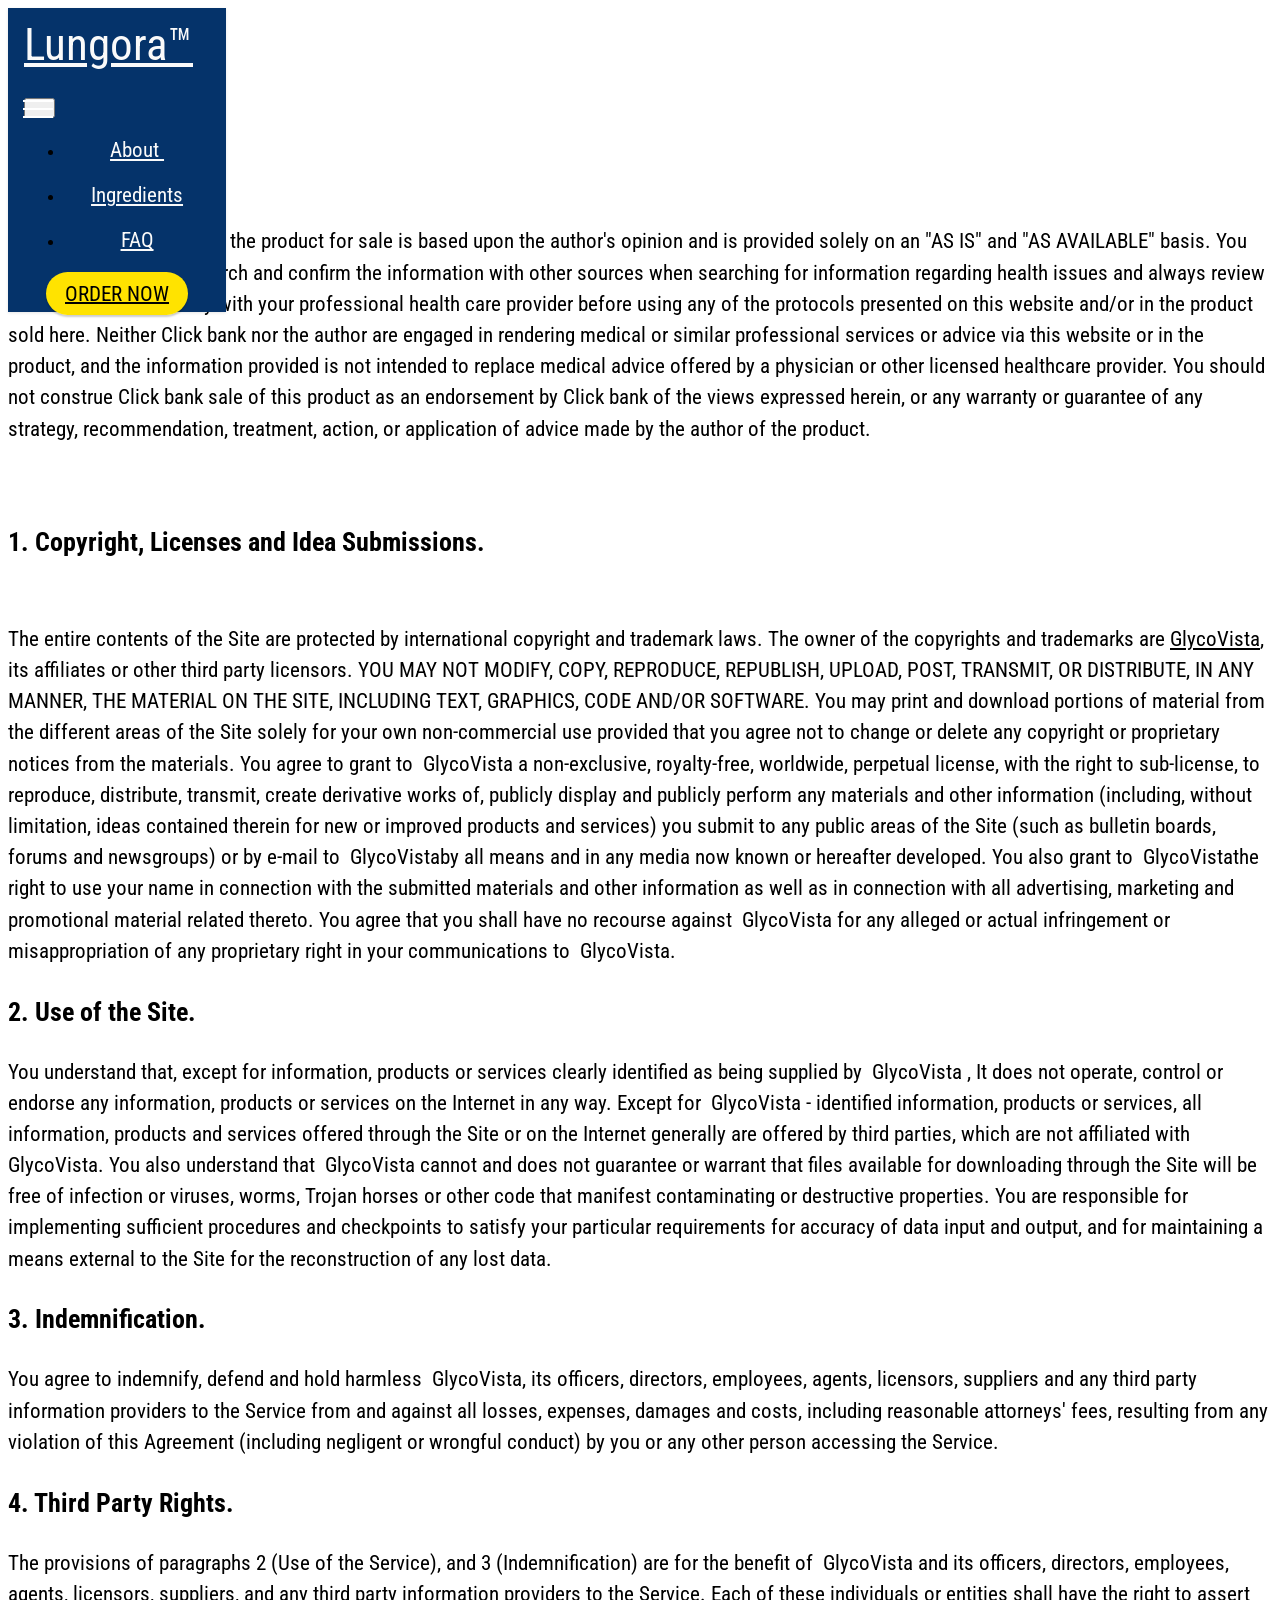
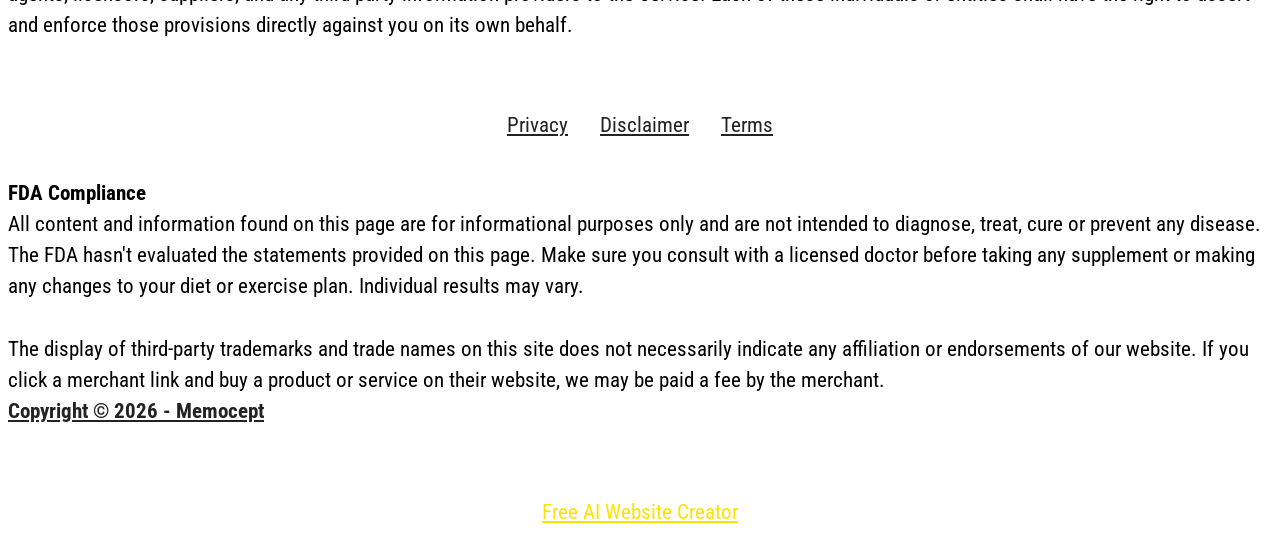
==== commit 4eae3f30: "Add files via upload" ====
--- a/disclaimer.html
+++ b/disclaimer.html
@@ -19,7 +19,7 @@
   <link rel="stylesheet" href="assets/theme/css/style.css">
   <link rel="preload" href="https://fonts.googleapis.com/css?family=Roboto+Condensed:100,200,300,400,500,600,700,800,900,100i,200i,300i,400i,500i,600i,700i,800i,900i&display=swap" as="style" onload="this.onload=null;this.rel='stylesheet'">
   <noscript><link rel="stylesheet" href="https://fonts.googleapis.com/css?family=Roboto+Condensed:100,200,300,400,500,600,700,800,900,100i,200i,300i,400i,500i,600i,700i,800i,900i&display=swap"></noscript>
-  <link rel="preload" as="style" href="assets/mobirise/css/mbr-additional.css?v=PLnFkv"><link rel="stylesheet" href="assets/mobirise/css/mbr-additional.css?v=PLnFkv" type="text/css">
+  <link rel="preload" as="style" href="assets/mobirise/css/mbr-additional.css?v=pnuG3C"><link rel="stylesheet" href="assets/mobirise/css/mbr-additional.css?v=pnuG3C" type="text/css">
 
   
   
@@ -230,7 +230,7 @@
             </div>
         </div>
     </div>
-</section><section class="display-7" style="padding: 0;align-items: center;justify-content: center;flex-wrap: wrap;    align-content: center;display: flex;position: relative;height: 4rem;"><a href="https://mobiri.se/2912600" style="flex: 1 1;height: 4rem;position: absolute;width: 100%;z-index: 1;"><img alt="" style="height: 4rem;" src="[data-uri]"></a><p style="margin: 0;text-align: center;" class="display-7">&#8204;</p><a style="z-index:1" href="https://mobirise.com"> Website Software</a></section><script src="assets/bootstrap/js/bootstrap.bundle.min.js"></script>  <script src="assets/smoothscroll/smooth-scroll.js"></script>  <script src="assets/ytplayer/index.js"></script>  <script src="assets/dropdown/js/navbar-dropdown.js"></script>  <script src="assets/theme/js/script.js"></script>  
+</section><section class="display-7" style="padding: 0;align-items: center;justify-content: center;flex-wrap: wrap;    align-content: center;display: flex;position: relative;height: 4rem;"><a href="https://mobiri.se/2912600" style="flex: 1 1;height: 4rem;position: absolute;width: 100%;z-index: 1;"><img alt="" style="height: 4rem;" src="[data-uri]"></a><p style="margin: 0;text-align: center;" class="display-7">&#8204;</p><a style="z-index:1" href="https://mobirise.com/builder/ai-website-creator.html">Free AI Website Creator</a></section><script src="assets/bootstrap/js/bootstrap.bundle.min.js"></script>  <script src="assets/smoothscroll/smooth-scroll.js"></script>  <script src="assets/ytplayer/index.js"></script>  <script src="assets/dropdown/js/navbar-dropdown.js"></script>  <script src="assets/theme/js/script.js"></script>  
   
   
  <div id="scrollToTop" class="scrollToTop mbr-arrow-up"><a style="text-align: center;"><i class="mbr-arrow-up-icon mbr-arrow-up-icon-cm cm-icon cm-icon-smallarrow-up"></i></a></div>
--- a/assets/mobirise/css/mbr-additional.css
+++ b/assets/mobirise/css/mbr-additional.css
@@ -2037,7 +2037,7 @@
 }
 .cid-tmA18yABu7 .dropdown-menu,
 .cid-tmA18yABu7 .navbar.opened {
-  background: #714ab6 !important;
+  background: #05336a !important;
 }
 .cid-tmA18yABu7 .nav-item:focus,
 .cid-tmA18yABu7 .nav-link:focus {
@@ -2072,7 +2072,7 @@
   transition: all 0.3s;
   border-bottom: 1px solid transparent;
   box-shadow: 0 1px 3px 0 rgba(0, 0, 0, 0.1);
-  background: #714ab6;
+  background: #05336a;
 }
 .cid-tmA18yABu7 .navbar.opened {
   transition: all 0.3s;
@@ -2217,7 +2217,7 @@
   padding: 0.667em 1.667em;
 }
 .cid-tmA18yABu7 .navbar.navbar-expand-lg .dropdown .dropdown-menu {
-  background: #714ab6;
+  background: #05336a;
 }
 .cid-tmA18yABu7 .navbar.navbar-expand-lg .dropdown .dropdown-menu .dropdown-submenu {
   margin: 0;
@@ -2591,7 +2591,7 @@
 }
 .cid-tmA18yABu7 .dropdown-menu,
 .cid-tmA18yABu7 .navbar.opened {
-  background: #714ab6 !important;
+  background: #05336a !important;
 }
 .cid-tmA18yABu7 .nav-item:focus,
 .cid-tmA18yABu7 .nav-link:focus {
@@ -2626,7 +2626,7 @@
   transition: all 0.3s;
   border-bottom: 1px solid transparent;
   box-shadow: 0 1px 3px 0 rgba(0, 0, 0, 0.1);
-  background: #714ab6;
+  background: #05336a;
 }
 .cid-tmA18yABu7 .navbar.opened {
   transition: all 0.3s;
@@ -2771,7 +2771,7 @@
   padding: 0.667em 1.667em;
 }
 .cid-tmA18yABu7 .navbar.navbar-expand-lg .dropdown .dropdown-menu {
-  background: #714ab6;
+  background: #05336a;
 }
 .cid-tmA18yABu7 .navbar.navbar-expand-lg .dropdown .dropdown-menu .dropdown-submenu {
   margin: 0;
@@ -3170,7 +3170,7 @@
 }
 .cid-tmA18yABu7 .dropdown-menu,
 .cid-tmA18yABu7 .navbar.opened {
-  background: #714ab6 !important;
+  background: #05336a !important;
 }
 .cid-tmA18yABu7 .nav-item:focus,
 .cid-tmA18yABu7 .nav-link:focus {
@@ -3205,7 +3205,7 @@
   transition: all 0.3s;
   border-bottom: 1px solid transparent;
   box-shadow: 0 1px 3px 0 rgba(0, 0, 0, 0.1);
-  background: #714ab6;
+  background: #05336a;
 }
 .cid-tmA18yABu7 .navbar.opened {
   transition: all 0.3s;
@@ -3350,7 +3350,7 @@
   padding: 0.667em 1.667em;
 }
 .cid-tmA18yABu7 .navbar.navbar-expand-lg .dropdown .dropdown-menu {
-  background: #714ab6;
+  background: #05336a;
 }
 .cid-tmA18yABu7 .navbar.navbar-expand-lg .dropdown .dropdown-menu .dropdown-submenu {
   margin: 0;
--- a/assets/mobirise/css/mbr-additional.css
+++ b/assets/mobirise/css/mbr-additional.css
@@ -2037,7 +2037,7 @@
 }
 .cid-tmA18yABu7 .dropdown-menu,
 .cid-tmA18yABu7 .navbar.opened {
-  background: #714ab6 !important;
+  background: #05336a !important;
 }
 .cid-tmA18yABu7 .nav-item:focus,
 .cid-tmA18yABu7 .nav-link:focus {
@@ -2072,7 +2072,7 @@
   transition: all 0.3s;
   border-bottom: 1px solid transparent;
   box-shadow: 0 1px 3px 0 rgba(0, 0, 0, 0.1);
-  background: #714ab6;
+  background: #05336a;
 }
 .cid-tmA18yABu7 .navbar.opened {
   transition: all 0.3s;
@@ -2217,7 +2217,7 @@
   padding: 0.667em 1.667em;
 }
 .cid-tmA18yABu7 .navbar.navbar-expand-lg .dropdown .dropdown-menu {
-  background: #714ab6;
+  background: #05336a;
 }
 .cid-tmA18yABu7 .navbar.navbar-expand-lg .dropdown .dropdown-menu .dropdown-submenu {
   margin: 0;
@@ -2591,7 +2591,7 @@
 }
 .cid-tmA18yABu7 .dropdown-menu,
 .cid-tmA18yABu7 .navbar.opened {
-  background: #714ab6 !important;
+  background: #05336a !important;
 }
 .cid-tmA18yABu7 .nav-item:focus,
 .cid-tmA18yABu7 .nav-link:focus {
@@ -2626,7 +2626,7 @@
   transition: all 0.3s;
   border-bottom: 1px solid transparent;
   box-shadow: 0 1px 3px 0 rgba(0, 0, 0, 0.1);
-  background: #714ab6;
+  background: #05336a;
 }
 .cid-tmA18yABu7 .navbar.opened {
   transition: all 0.3s;
@@ -2771,7 +2771,7 @@
   padding: 0.667em 1.667em;
 }
 .cid-tmA18yABu7 .navbar.navbar-expand-lg .dropdown .dropdown-menu {
-  background: #714ab6;
+  background: #05336a;
 }
 .cid-tmA18yABu7 .navbar.navbar-expand-lg .dropdown .dropdown-menu .dropdown-submenu {
   margin: 0;
@@ -3170,7 +3170,7 @@
 }
 .cid-tmA18yABu7 .dropdown-menu,
 .cid-tmA18yABu7 .navbar.opened {
-  background: #714ab6 !important;
+  background: #05336a !important;
 }
 .cid-tmA18yABu7 .nav-item:focus,
 .cid-tmA18yABu7 .nav-link:focus {
@@ -3205,7 +3205,7 @@
   transition: all 0.3s;
   border-bottom: 1px solid transparent;
   box-shadow: 0 1px 3px 0 rgba(0, 0, 0, 0.1);
-  background: #714ab6;
+  background: #05336a;
 }
 .cid-tmA18yABu7 .navbar.opened {
   transition: all 0.3s;
@@ -3350,7 +3350,7 @@
   padding: 0.667em 1.667em;
 }
 .cid-tmA18yABu7 .navbar.navbar-expand-lg .dropdown .dropdown-menu {
-  background: #714ab6;
+  background: #05336a;
 }
 .cid-tmA18yABu7 .navbar.navbar-expand-lg .dropdown .dropdown-menu .dropdown-submenu {
   margin: 0;
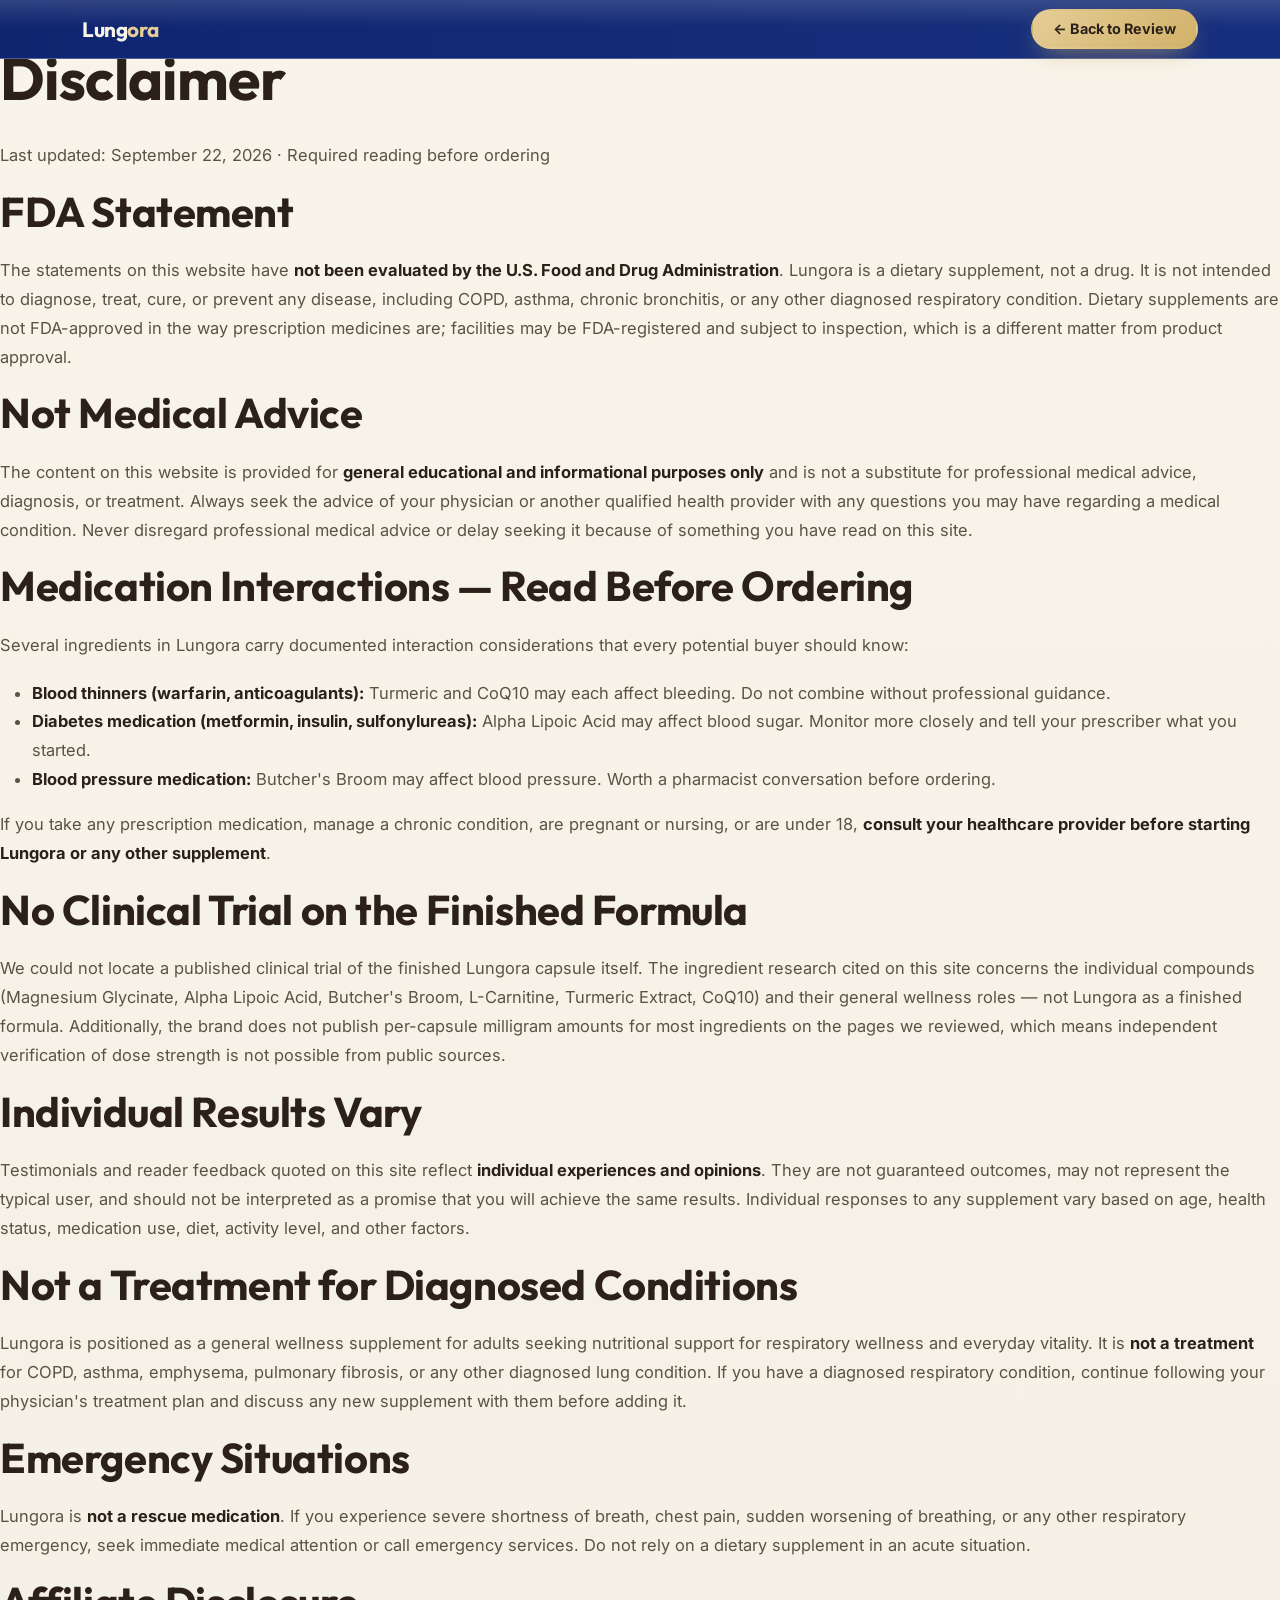
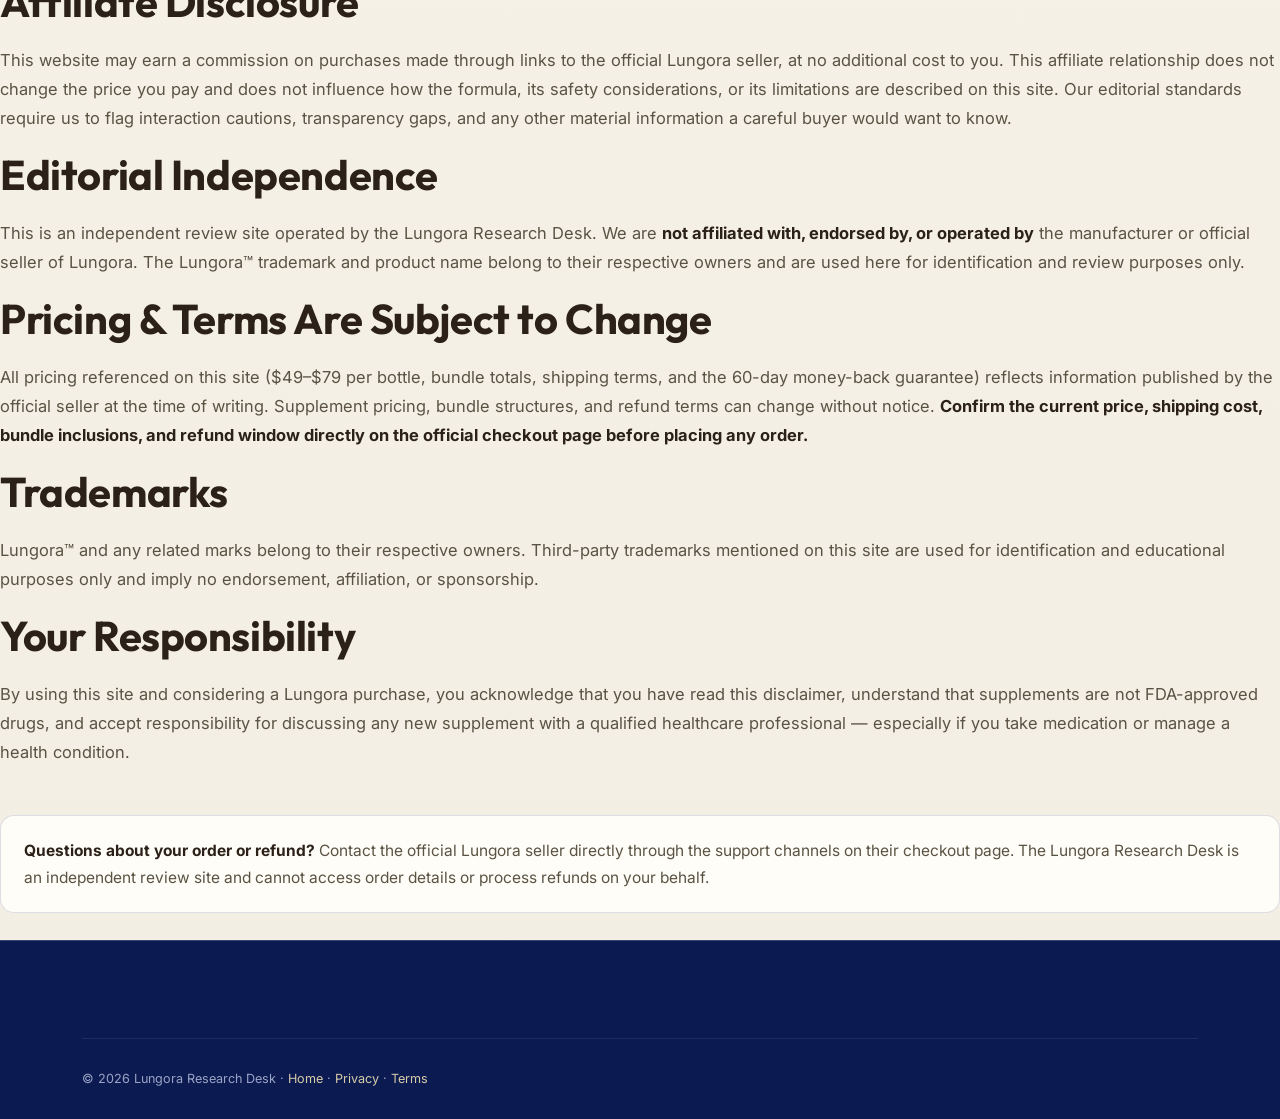
==== commit 4a275168: "Add files via upload" ====
--- a/disclaimer.html
+++ b/disclaimer.html
@@ -1,239 +1,87 @@
-<!DOCTYPE html>
-<html  >
-<head>
-  <!-- Site made with Mobirise Website Builder v6.1.12, https://mobirise.com -->
-  <meta charset="UTF-8">
-  <meta http-equiv="X-UA-Compatible" content="IE=edge">
-  <meta name="generator" content="Mobirise v6.1.12, mobirise.com">
-  <meta name="viewport" content="width=device-width, initial-scale=1, minimum-scale=1">
-  <link rel="shortcut icon" href="assets/images/favicon-128x128.png" type="image/x-icon">
-  <meta name="description" content="Disclaimer">
-  
-  
-  <title>Disclaimer</title>
-  <link rel="stylesheet" href="assets/web/assets/mobirise-icons/mobirise-icons.css">
-  <link rel="stylesheet" href="assets/bootstrap/css/bootstrap.min.css">
-  <link rel="stylesheet" href="assets/animatecss/animate.css">
-  <link rel="stylesheet" href="assets/dropdown/css/style.css">
-  <link rel="stylesheet" href="assets/socicon/css/styles.css">
-  <link rel="stylesheet" href="assets/theme/css/style.css">
-  <link rel="preload" href="https://fonts.googleapis.com/css?family=Roboto+Condensed:100,200,300,400,500,600,700,800,900,100i,200i,300i,400i,500i,600i,700i,800i,900i&display=swap" as="style" onload="this.onload=null;this.rel='stylesheet'">
-  <noscript><link rel="stylesheet" href="https://fonts.googleapis.com/css?family=Roboto+Condensed:100,200,300,400,500,600,700,800,900,100i,200i,300i,400i,500i,600i,700i,800i,900i&display=swap"></noscript>
-  <link rel="preload" as="style" href="assets/mobirise/css/mbr-additional.css?v=pnuG3C"><link rel="stylesheet" href="assets/mobirise/css/mbr-additional.css?v=pnuG3C" type="text/css">
-
-  
-  
-  
-</head>
-<body>
-  
-  <section data-bs-version="5.1" class="menu menu2 cid-tmA18yABu7" once="menu" id="menu2-3i">
-    
-    <nav class="navbar navbar-dropdown navbar-fixed-top navbar-expand-lg">
-        <div class="container-fluid">
-            <div class="navbar-brand">
-                
-                <span class="navbar-caption-wrap"><a class="navbar-caption text-white text-primary display-2" href="https://mwebscout.com/12762/3526/2/?&subid=order ">Lungora™<br></a></span>
-            </div>
-            <button class="navbar-toggler" type="button" data-toggle="collapse" data-bs-toggle="collapse" data-target="#navbarSupportedContent" data-bs-target="#navbarSupportedContent" aria-controls="navbarNavAltMarkup" aria-expanded="false" aria-label="Toggle navigation">
-                <div class="hamburger">
-                    <span></span>
-                    <span></span>
-                    <span></span>
-                    <span></span>
-                </div>
-            </button>
-            <div class="collapse navbar-collapse" id="navbarSupportedContent">
-                <ul class="navbar-nav nav-dropdown" data-app-modern-menu="true"><li class="nav-item"><a class="nav-link link text-white text-primary display-7" href="index.html#content5-8k">About&nbsp;</a></li>
-                    <li class="nav-item"><a class="nav-link link text-white text-primary display-7" href="index.html#content9-6c">Ingredients</a>
-                    </li><li class="nav-item"><a class="nav-link link text-white text-primary display-7" href="index.html#content16-19">FAQ</a></li></ul>
-                
-                <div class="navbar-buttons mbr-section-btn"><a class="btn btn-primary display-4" href="https://mwebscout.com/13436/598/2/?&subid=gad"><span class="mbri-cart-add mbr-iconfont mbr-iconfont-btn"></span>ORDER NOW</a></div>
-            </div>
-        </div>
-    </nav>
-</section>
-
-<section data-bs-version="5.1" class="content4 cid-tnPBHiR7om" id="content4-3j">
-    
-
-    
-    
-    <div class="container">
-        <div class="row justify-content-center">
-            <div class="title col-md-12 col-lg-10">
-                <h3 class="mbr-section-title mbr-fonts-style align-center mb-4 display-5"><strong>Disclaimer</strong>
-                </h3>
-                
-                
-            </div>
-        </div>
-    </div>
-</section>
-
-<section data-bs-version="5.1" class="content5 cid-tAItBoYvZy" id="content5-5b">
-    
-    <div class="container">
-        <div class="row justify-content-center">
-            <div class="col-md-12 col-lg-10">
-                
-                
-                <p class="mbr-text mbr-fonts-style display-7">
-                    The website's content and the product for sale is based upon the author's opinion and is provided solely on an "AS IS" and "AS AVAILABLE" basis. You should do your own research and confirm the information with other sources when searching for information regarding health issues and always review the information carefully with your professional health care provider before using any of the protocols presented on this website and/or in the product sold here. Neither Click bank nor the author are engaged in rendering medical or similar professional services or advice via this website or in the product, and the information provided is not intended to replace medical advice offered by a physician or other licensed healthcare provider. You should not construe Click bank sale of this product as an endorsement by Click bank of the views expressed herein, or any warranty or guarantee of any strategy, recommendation, treatment, action, or application of advice made by the author of the product.</p>
-            </div>
-        </div>
-    </div>
-</section>
-
-<section data-bs-version="5.1" class="content4 cid-tAItU4vJtG" id="content4-5c">
-    
-
-    
-    
-    <div class="container">
-        <div class="row justify-content-center">
-            <div class="title col-md-12 col-lg-10">
-                <h3 class="mbr-section-title mbr-fonts-style align-center mb-4 display-5"><strong>1. Copyright, Licenses and Idea Submissions.</strong></h3>
-                
-                
-            </div>
-        </div>
-    </div>
-</section>
-
-<section data-bs-version="5.1" class="content5 cid-tAIu7JBlQI" id="content5-5d">
-    
-    <div class="container">
-        <div class="row justify-content-center">
-            <div class="col-md-12 col-lg-10">
-                
-                
-                <p class="mbr-text mbr-fonts-style display-7">
-                    The entire contents of the Site are protected by international copyright and trademark laws. The owner of the copyrights and trademarks are <u>GlycoVista</u>, its affiliates or other third party licensors. YOU MAY NOT MODIFY, COPY, REPRODUCE, REPUBLISH, UPLOAD, POST, TRANSMIT, OR DISTRIBUTE, IN ANY MANNER, THE MATERIAL ON THE SITE, INCLUDING TEXT, GRAPHICS, CODE AND/OR SOFTWARE. You may print and download portions of material from the different areas of the Site solely for your own non-commercial use provided that you agree not to change or delete any copyright or proprietary notices from the materials. You agree to grant to&nbsp; GlycoVista&nbsp;a non-exclusive, royalty-free, worldwide, perpetual license, with the right to sub-license, to reproduce, distribute, transmit, create derivative works of, publicly display and publicly perform any materials and other information (including, without limitation, ideas contained therein for new or improved products and services) you submit to any public areas of the Site (such as bulletin boards, forums and newsgroups) or by e-mail to&nbsp; GlycoVistaby all means and in any media now known or hereafter developed. You also grant to&nbsp; GlycoVistathe right to use your name in connection with the submitted materials and other information as well as in connection with all advertising, marketing and promotional material related thereto. You agree that you shall have no recourse against&nbsp; GlycoVista&nbsp;for any alleged or actual infringement or misappropriation of any proprietary right in your communications to&nbsp; GlycoVista.</p>
-            </div>
-        </div>
-    </div>
-</section>
-
-<section data-bs-version="5.1" class="content4 cid-tAIug8sEMw" id="content4-5e">
-    
-
-    
-    
-    <div class="container">
-        <div class="row justify-content-center">
-            <div class="title col-md-12 col-lg-10">
-                <h3 class="mbr-section-title mbr-fonts-style align-center mb-4 display-5"><strong>2. Use of the Site.</strong></h3>
-                
-                
-            </div>
-        </div>
-    </div>
-</section>
-
-<section data-bs-version="5.1" class="content5 cid-tAIuslZqyq" id="content5-5f">
-    
-    <div class="container">
-        <div class="row justify-content-center">
-            <div class="col-md-12 col-lg-10">
-                
-                
-                <p class="mbr-text mbr-fonts-style display-7">
-                    You understand that, except for information, products or services clearly identified as being supplied by&nbsp; GlycoVista&nbsp;, It&nbsp;does not operate, control or endorse any information, products or services on the Internet in any way. Except for&nbsp; GlycoVista&nbsp;- identified information, products or services, all information, products and services offered through the Site or on the Internet generally are offered by third parties, which are not affiliated with&nbsp; GlycoVista.&nbsp;You also understand that&nbsp; GlycoVista&nbsp;cannot and does not guarantee or warrant that files available for downloading through the Site will be free of infection or viruses, worms, Trojan horses or other code that manifest contaminating or destructive properties. You are responsible for implementing sufficient procedures and checkpoints to satisfy your particular requirements for accuracy of data input and output, and for maintaining a means external to the Site for the reconstruction of any lost data.</p>
-            </div>
-        </div>
-    </div>
-</section>
-
-<section data-bs-version="5.1" class="content4 cid-tAIuAgAte2" id="content4-5g">
-    
-
-    
-    
-    <div class="container">
-        <div class="row justify-content-center">
-            <div class="title col-md-12 col-lg-10">
-                <h3 class="mbr-section-title mbr-fonts-style align-center mb-4 display-5"><strong>3. Indemnification.</strong></h3>
-                
-                
-            </div>
-        </div>
-    </div>
-</section>
-
-<section data-bs-version="5.1" class="content5 cid-tAIuBh2mSm" id="content5-5h">
-    
-    <div class="container">
-        <div class="row justify-content-center">
-            <div class="col-md-12 col-lg-10">
-                
-                
-                <p class="mbr-text mbr-fonts-style display-7">
-                    You agree to indemnify, defend and hold harmless&nbsp; GlycoVista, its officers, directors, employees, agents, licensors, suppliers and any third party information providers to the Service from and against all losses, expenses, damages and costs, including reasonable attorneys' fees, resulting from any violation of this Agreement (including negligent or wrongful conduct) by you or any other person accessing the Service.</p>
-            </div>
-        </div>
-    </div>
-</section>
-
-<section data-bs-version="5.1" class="content4 cid-tAIuNhwiAn" id="content4-5i">
-    
-
-    
-    
-    <div class="container">
-        <div class="row justify-content-center">
-            <div class="title col-md-12 col-lg-10">
-                <h3 class="mbr-section-title mbr-fonts-style align-center mb-4 display-5"><strong>4. Third Party Rights.</strong></h3>
-                
-                
-            </div>
-        </div>
-    </div>
-</section>
-
-<section data-bs-version="5.1" class="content5 cid-tAIuO10ISX" id="content5-5j">
-    
-    <div class="container">
-        <div class="row justify-content-center">
-            <div class="col-md-12 col-lg-10">
-                
-                
-                <p class="mbr-text mbr-fonts-style display-7">
-                    The provisions of paragraphs 2 (Use of the Service), and 3 (Indemnification) are for the benefit of&nbsp; GlycoVista&nbsp;and its officers, directors, employees, agents, licensors, suppliers, and any third party information providers to the Service. Each of these individuals or entities shall have the right to assert and enforce those provisions directly against you on its own behalf.</p>
-            </div>
-        </div>
-    </div>
-</section>
-
-<section data-bs-version="5.1" class="footer3 cid-tBujDcPTMr" once="footers" id="footer3-64">
-
-    
-
-    
-
-    <div class="container">
-        <div class="media-container-row align-center mbr-white">
-            <div class="row row-links">
-                <ul class="foot-menu">
-                    
-                    
-                    
-                    
-                    
-                <li class="foot-menu-item mbr-fonts-style display-7"><a href="privacy.html" class="text-danger" target="_blank">Privacy</a></li><li class="foot-menu-item mbr-fonts-style display-7"><a href="disclaimer.html" class="text-black">Disclaimer</a></li><li class="foot-menu-item mbr-fonts-style display-7"><a href="terms.html" class="text-danger" target="_blank">Terms</a></li></ul>
-            </div>
-            
-            <div class="row row-copirayt">
-                <p class="mbr-text mb-0 mbr-fonts-style mbr-white align-center display-7"><strong>FDA Compliance</strong><br>All content and information found on this page are for informational purposes only and are not intended to diagnose, treat, cure or prevent any disease. The FDA hasn't evaluated the statements provided on this page. Make sure you consult with a licensed doctor before taking any supplement or making any changes to your diet or exercise plan. Individual results may vary.<br>
-<br>The display of third-party trademarks and trade names on this site does not necessarily indicate any affiliation or endorsements of our website. If you click a merchant link and buy a product or service on their website, we may be paid a fee by the merchant.
-<br><strong><a href="https://thememocepts.com" class="text-danger text-primary">Copyright © 2026 -&nbsp;Memocept</a></strong></p>
-            </div>
-        </div>
-    </div>
-</section><section class="display-7" style="padding: 0;align-items: center;justify-content: center;flex-wrap: wrap;    align-content: center;display: flex;position: relative;height: 4rem;"><a href="https://mobiri.se/2912600" style="flex: 1 1;height: 4rem;position: absolute;width: 100%;z-index: 1;"><img alt="" style="height: 4rem;" src="[data-uri]"></a><p style="margin: 0;text-align: center;" class="display-7">&#8204;</p><a style="z-index:1" href="https://mobirise.com/builder/ai-website-creator.html">Free AI Website Creator</a></section><script src="assets/bootstrap/js/bootstrap.bundle.min.js"></script>  <script src="assets/smoothscroll/smooth-scroll.js"></script>  <script src="assets/ytplayer/index.js"></script>  <script src="assets/dropdown/js/navbar-dropdown.js"></script>  <script src="assets/theme/js/script.js"></script>  
-  
-  
- <div id="scrollToTop" class="scrollToTop mbr-arrow-up"><a style="text-align: center;"><i class="mbr-arrow-up-icon mbr-arrow-up-icon-cm cm-icon cm-icon-smallarrow-up"></i></a></div>
-    <input name="animation" type="hidden">
-  </body>
+<!DOCTYPE html>
+<html lang="en">
+<head>
+<meta charset="UTF-8">
+<meta name="viewport" content="width=device-width, initial-scale=1.0">
+<title>Disclaimer | Lungora® — Independent Respiratory Wellness Review</title>
+<meta name="description" content="Important disclaimers for the independent Lungora review: FDA status, medical advice, medication interactions, and affiliate disclosure.">
+<meta name="robots" content="noindex, follow">
+<link rel="canonical" href="https://lungora-review.com/disclaimer.html">
+<link rel="preconnect" href="https://fonts.googleapis.com">
+<link rel="preconnect" href="https://fonts.gstatic.com" crossorigin>
+<link href="https://fonts.googleapis.com/css2?family=Outfit:wght@400;600;700&family=Inter:wght@400;500;600&family=JetBrains+Mono:wght@400;500&display=swap" rel="stylesheet">
+<link href="https://cdn.jsdelivr.net/npm/bootstrap@5.3.3/dist/css/bootstrap.min.css" rel="stylesheet">
+<link rel="stylesheet" href="style.css">
+<script type="application/ld+json">
+{"@context":"https://schema.org","@type":"WebPage","name":"Disclaimer","publisher":{"@type":"Organization","name":"Lungora Research Desk"}}
+</script>
+</head>
+<body>
+<nav class="navbar navbar-expand-lg lg-nav fixed-top">
+  <div class="container">
+    <a class="navbar-brand" href="index.html"><div class="lg-brandtype">Lung<em>ora</em></div></a>
+    <a href="index.html" class="lg-btn lg-btn--slate lg-btn--sm">← Back to Review</a>
+  </div>
+</nav>
+
+<main class="lg-page">
+  <span class="lg-eyebrow">Legal</span>
+  <h1>Disclaimer</h1>
+  <p class="lg-meta">Last updated: September 22, 2026 · Required reading before ordering</p>
+
+  <h2>FDA Statement</h2>
+  <p>The statements on this website have <strong>not been evaluated by the U.S. Food and Drug Administration</strong>. Lungora is a dietary supplement, not a drug. It is not intended to diagnose, treat, cure, or prevent any disease, including COPD, asthma, chronic bronchitis, or any other diagnosed respiratory condition. Dietary supplements are not FDA-approved in the way prescription medicines are; facilities may be FDA-registered and subject to inspection, which is a different matter from product approval.</p>
+
+  <h2>Not Medical Advice</h2>
+  <p>The content on this website is provided for <strong>general educational and informational purposes only</strong> and is not a substitute for professional medical advice, diagnosis, or treatment. Always seek the advice of your physician or another qualified health provider with any questions you may have regarding a medical condition. Never disregard professional medical advice or delay seeking it because of something you have read on this site.</p>
+
+  <h2>Medication Interactions — Read Before Ordering</h2>
+  <p>Several ingredients in Lungora carry documented interaction considerations that every potential buyer should know:</p>
+  <ul>
+    <li><strong>Blood thinners (warfarin, anticoagulants):</strong> Turmeric and CoQ10 may each affect bleeding. Do not combine without professional guidance.</li>
+    <li><strong>Diabetes medication (metformin, insulin, sulfonylureas):</strong> Alpha Lipoic Acid may affect blood sugar. Monitor more closely and tell your prescriber what you started.</li>
+    <li><strong>Blood pressure medication:</strong> Butcher's Broom may affect blood pressure. Worth a pharmacist conversation before ordering.</li>
+  </ul>
+  <p>If you take any prescription medication, manage a chronic condition, are pregnant or nursing, or are under 18, <strong>consult your healthcare provider before starting Lungora or any other supplement</strong>.</p>
+
+  <h2>No Clinical Trial on the Finished Formula</h2>
+  <p>We could not locate a published clinical trial of the finished Lungora capsule itself. The ingredient research cited on this site concerns the individual compounds (Magnesium Glycinate, Alpha Lipoic Acid, Butcher's Broom, L-Carnitine, Turmeric Extract, CoQ10) and their general wellness roles — not Lungora as a finished formula. Additionally, the brand does not publish per-capsule milligram amounts for most ingredients on the pages we reviewed, which means independent verification of dose strength is not possible from public sources.</p>
+
+  <h2>Individual Results Vary</h2>
+  <p>Testimonials and reader feedback quoted on this site reflect <strong>individual experiences and opinions</strong>. They are not guaranteed outcomes, may not represent the typical user, and should not be interpreted as a promise that you will achieve the same results. Individual responses to any supplement vary based on age, health status, medication use, diet, activity level, and other factors.</p>
+
+  <h2>Not a Treatment for Diagnosed Conditions</h2>
+  <p>Lungora is positioned as a general wellness supplement for adults seeking nutritional support for respiratory wellness and everyday vitality. It is <strong>not a treatment</strong> for COPD, asthma, emphysema, pulmonary fibrosis, or any other diagnosed lung condition. If you have a diagnosed respiratory condition, continue following your physician's treatment plan and discuss any new supplement with them before adding it.</p>
+
+  <h2>Emergency Situations</h2>
+  <p>Lungora is <strong>not a rescue medication</strong>. If you experience severe shortness of breath, chest pain, sudden worsening of breathing, or any other respiratory emergency, seek immediate medical attention or call emergency services. Do not rely on a dietary supplement in an acute situation.</p>
+
+  <h2>Affiliate Disclosure</h2>
+  <p>This website may earn a commission on purchases made through links to the official Lungora seller, at no additional cost to you. This affiliate relationship does not change the price you pay and does not influence how the formula, its safety considerations, or its limitations are described on this site. Our editorial standards require us to flag interaction cautions, transparency gaps, and any other material information a careful buyer would want to know.</p>
+
+  <h2>Editorial Independence</h2>
+  <p>This is an independent review site operated by the Lungora Research Desk. We are <strong>not affiliated with, endorsed by, or operated by</strong> the manufacturer or official seller of Lungora. The Lungora™ trademark and product name belong to their respective owners and are used here for identification and review purposes only.</p>
+
+  <h2>Pricing & Terms Are Subject to Change</h2>
+  <p>All pricing referenced on this site ($49–$79 per bottle, bundle totals, shipping terms, and the 60-day money-back guarantee) reflects information published by the official seller at the time of writing. Supplement pricing, bundle structures, and refund terms can change without notice. <strong>Confirm the current price, shipping cost, bundle inclusions, and refund window directly on the official checkout page before placing any order.</strong></p>
+
+  <h2>Trademarks</h2>
+  <p>Lungora™ and any related marks belong to their respective owners. Third-party trademarks mentioned on this site are used for identification and educational purposes only and imply no endorsement, affiliation, or sponsorship.</p>
+
+  <h2>Your Responsibility</h2>
+  <p>By using this site and considering a Lungora purchase, you acknowledge that you have read this disclaimer, understand that supplements are not FDA-approved drugs, and accept responsibility for discussing any new supplement with a qualified healthcare professional — especially if you take medication or manage a health condition.</p>
+
+  <div class="lg-note mt-5">
+    <p><strong>Questions about your order or refund?</strong> Contact the official Lungora seller directly through the support channels on their checkout page. The Lungora Research Desk is an independent review site and cannot access order details or process refunds on your behalf.</p>
+  </div>
+</main>
+
+<footer class="lg-foot">
+  <div class="container">
+    <div class="lg-legal">
+      <p>© 2026 Lungora Research Desk · <a href="index.html">Home</a> · <a href="privacy-policy.html">Privacy</a> · <a href="terms-conditions.html">Terms</a></p>
+    </div>
+  </div>
+</footer>
+</body>
 </html>
--- a/style.css
+++ b/style.css
@@ -0,0 +1,377 @@
+/* ============================================================
+Lungora — MASTER "Cream & Royal" Conversion Theme
+Includes: Base Theme + P0/P1/P2 Conversion + Lungoera Safety/Layers + Z-Index Fixes
+============================================================ */
+:root{
+  --lg-gold:#D2B169;
+  --lg-gold-d:#A9853C;
+  --lg-gold-l:#E4CD96;
+  --lg-navy:#0F2570;
+  --lg-navy-2:#17307E;
+  --lg-navy-deep:#0B1B52;
+  --lg-cream:#F8F4EA;
+  --lg-cream-2:#F2EEE3;
+  --lg-card:#FFFDF7;
+  --lg-line:#DDD5C2;
+  --lg-line-soft:#E9E2D2;
+  --lg-card-line:rgba(15,37,112,.14);
+  --lg-ink:#2B2118;
+  --lg-body:#5A5344;
+  --lg-muted:#8A8271;
+  --lg-deep-text:#EDE8DA;
+  --lg-deep-mut:#B9BED6;
+  --lg-navy-tint:rgba(15,37,112,.05);
+  --lg-cream-sheen:rgba(248,244,234,.14);
+  --lg-yes:#3E7A5E;
+  --lg-no:#B4544C;
+  --lg-grad:linear-gradient(135deg,#E4CD96 0%,#D2B169 100%);
+  --lg-grad-d:linear-gradient(150deg,#17307E 0%,#0F2570 100%);
+  --lg-display:"Outfit",-apple-system,BlinkMacSystemFont,"Segoe UI",sans-serif;
+  --lg-body-f:"Inter",-apple-system,BlinkMacSystemFont,"Segoe UI",sans-serif;
+  --lg-mono:"JetBrains Mono",ui-monospace,SFMono-Regular,Menlo,monospace;
+  --lg-r:14px;
+  --lg-r-sm:9px;
+  --lg-sh:0 2px 4px rgba(43,33,24,.05),0 18px 40px -18px rgba(43,33,24,.14);
+  --lg-glow:0 0 0 1px rgba(210,177,105,.35),0 18px 46px -18px rgba(210,177,105,.4);
+}
+
+*,*::before,*::after{box-sizing:border-box}
+html{-webkit-text-size-adjust:100%;scroll-behavior:smooth;scroll-padding-top:80px}
+@media (prefers-reduced-motion:reduce){
+  html{scroll-behavior:auto}
+  *,*::before,*::after{animation-duration:.001ms!important;transition-duration:.001ms!important}
+}
+body{
+  margin:0;
+  background:
+    radial-gradient(1100px 480px at 88% -8%, var(--lg-navy-tint), transparent 62%),
+    radial-gradient(900px 420px at -10% 108%, var(--lg-navy-tint), transparent 60%),
+    linear-gradient(180deg, var(--lg-cream) 0%, var(--lg-cream-2) 100%);
+  color:var(--lg-body);
+  font-family:var(--lg-body-f);font-size:16.5px;line-height:1.75;
+  -webkit-font-smoothing:antialiased;overflow-x:hidden;
+}
+img{max-width:100%;height:auto}
+img,figure img,section img,.lg-card img,.lg-pack img{display:block!important;margin-left:auto!important;margin-right:auto!important;}
+figure{margin:0;text-align:center}
+.mx-auto{margin-left:auto!important;margin-right:auto!important}
+a{color:var(--lg-gold-d);text-decoration:none;text-underline-offset:3px}
+a:hover{color:var(--lg-gold);text-decoration:underline}
+:focus-visible{outline:none;box-shadow:0 0 0 3px rgba(210,177,105,.55);border-radius:4px}
+h1,h2,h3,h4{font-family:var(--lg-display);font-weight:700;line-height:1.12;letter-spacing:-.01em;margin:0 0 .5em;color:var(--lg-ink)}
+h1{font-size:clamp(2.1rem,5.6vw,3.7rem)}
+h2{font-size:clamp(1.65rem,4vw,2.6rem)}
+h3{font-size:clamp(1.12rem,2.4vw,1.42rem)}
+h4{font-size:1rem;letter-spacing:0}
+p{margin:0 0 1.15em}
+strong,b{color:var(--lg-ink);font-weight:700}
+.lg-mid{text-align:center}
+.lg-small{font-size:.8rem;color:var(--lg-muted);line-height:1.65}
+
+/* ── Buttons ──────────────────────────────────────────────── */
+.lg-btn{
+  display:inline-flex;align-items:center;justify-content:center;gap:.55rem;
+  font-family:var(--lg-body-f);font-weight:700;font-size:.98rem;
+  padding:.92rem 1.9rem;border-radius:999px;border:2px solid transparent;
+  cursor:pointer;text-align:center;line-height:1.25;text-decoration:none;
+  transition:transform .18s ease,box-shadow .18s ease,background .18s ease,color .18s ease;
+}
+.lg-btn:hover{text-decoration:none}
+.lg-btn--slate{background:var(--lg-grad);color:#2B2118;box-shadow:0 10px 26px -10px rgba(210,177,105,.75)}
+.lg-btn--slate:hover{color:#2B2118;transform:translateY(-2px);box-shadow:0 14px 34px -10px rgba(210,177,105,.95)}
+.lg-btn--ghost{background:transparent;color:var(--lg-gold-d);border-color:rgba(169,133,60,.5)}
+.lg-btn--ghost:hover{background:rgba(210,177,105,.12);border-color:var(--lg-gold);color:var(--lg-gold-d)}
+.lg-sec--deep .lg-btn--ghost{color:var(--lg-deep-text);border-color:rgba(237,232,218,.4)}
+.lg-btn--full{width:100%}
+.lg-btn--sm{padding:.58rem 1.25rem;font-size:.9rem}
+
+/* ── Conversion Micro-Copy & Trust Elements ───────────────── */
+.lg-cta-micro{display:flex;flex-wrap:wrap;gap:6px 18px;font-size:.78rem;font-weight:600;color:var(--lg-muted);margin:0 0 .6rem}
+.lg-cta-micro i{color:var(--lg-gold-d);margin-right:4px}
+.lg-sec--deep .lg-cta-micro{color:var(--lg-deep-mut)}
+.lg-sec--deep .lg-cta-micro i{color:var(--lg-gold-l)}
+.lg-cta-price{font-size:.95rem;color:var(--lg-body);margin:0 0 1.2rem}
+.lg-cta-price strong{color:var(--lg-gold-d)}
+.lg-sec--deep .lg-cta-price{color:var(--lg-deep-mut)}
+.lg-sec--deep .lg-cta-price strong{color:var(--lg-gold-l)}
+.lg-jump{font-size:.85rem;font-weight:600;color:var(--lg-gold-d);text-decoration:underline;text-underline-offset:3px}
+.lg-jump:hover{color:var(--lg-gold)}
+.lg-rate-line{text-align:center;font-size:.95rem;color:var(--lg-body);margin:0 0 1.4rem}
+.lg-rate-line strong{color:var(--lg-ink)}
+.lg-stars{color:var(--lg-gold-d);letter-spacing:2px}
+.lg-obj{display:flex;flex-wrap:wrap;gap:10px 14px;justify-content:center;margin:0 0 2rem}
+.lg-obj span{background:var(--lg-card);border:1px solid var(--lg-card-line);border-radius:999px;padding:.45rem 1rem;font-size:.8rem;font-weight:600;color:var(--lg-body)}
+.lg-obj--care{border-color:rgba(180,84,76,.4)!important;color:#7C332D!important;background:#FBEDEC!important}
+.lg-steps3{display:grid;grid-template-columns:repeat(3,minmax(0,1fr));gap:14px;margin-top:2rem}
+.lg-steps3 > div{background:var(--lg-card);border:1px solid var(--lg-card-line);border-radius:var(--lg-r);padding:1.1rem 1.2rem}
+.lg-steps3 span{display:inline-flex;width:26px;height:26px;border-radius:50%;background:var(--lg-navy);color:var(--lg-cream);font-weight:700;font-size:.8rem;align-items:center;justify-content:center;margin-bottom:.5rem}
+.lg-steps3 b{display:block;color:var(--lg-ink);margin-bottom:.25rem}
+.lg-steps3 p{font-size:.85rem;color:var(--lg-muted);margin:0}
+@media(max-width:768px){.lg-steps3{grid-template-columns:1fr}}
+.lg-perday{font-family:var(--lg-mono);font-size:.72rem;letter-spacing:.06em;color:var(--lg-gold-d);margin:.2rem 0 .8rem}
+.lg-stats{display:grid;grid-template-columns:repeat(4,minmax(0,1fr));gap:14px;margin:2.4rem 0 0}
+.lg-stats > div{background:var(--lg-card);border:1px solid var(--lg-card-line);border-radius:var(--lg-r);padding:1.15rem .8rem;text-align:center;box-shadow:var(--lg-sh)}
+.lg-stats b{display:block;font-family:var(--lg-display);font-size:1.7rem;color:var(--lg-navy);line-height:1.1}
+.lg-stats span{font-family:var(--lg-mono);font-size:.6rem;letter-spacing:.12em;text-transform:uppercase;color:var(--lg-muted)}
+@media(max-width:640px){.lg-stats{grid-template-columns:1fr 1fr}}
+
+/* ── Navbar : royal navy + cream sheen ────────────────────── */
+.lg-nav{
+  background:linear-gradient(180deg, var(--lg-cream-sheen), rgba(248,244,234,0) 46%),linear-gradient(90deg, var(--lg-navy) 0%, var(--lg-navy-2) 100%);
+  backdrop-filter:blur(14px);-webkit-backdrop-filter:blur(14px);
+  border-bottom:1px solid rgba(248,244,234,.16);padding:.55rem 0;
+}
+.lg-nav .navbar-brand{display:flex;align-items:center;gap:.6rem;padding:0}
+.lg-brandtype{font-family:var(--lg-display);font-size:1.3rem;font-weight:700;letter-spacing:-.02em;color:var(--lg-cream);line-height:1}
+.lg-brandtype em{font-style:normal;color:var(--lg-gold-l)}
+.lg-nav .nav-link{font-family:var(--lg-body-f);font-size:.93rem;font-weight:600;color:var(--lg-cream);padding:.5rem .85rem;border-radius:999px;transition:color .16s,background .16s}
+.lg-nav .nav-link:hover,.lg-nav .nav-link:focus{color:#fff;background:rgba(255,255,255,.08)}
+.lg-nav .nav-link.active{color:var(--lg-gold-l);background:rgba(248,244,234,.12)}
+.lg-nav .lg-btn{color:#2B2118}
+.lg-nav .navbar-toggler{border:1px solid rgba(248,244,234,.35);padding:.42rem .6rem;border-radius:10px}
+.lg-nav .navbar-toggler:focus{box-shadow:none}
+.lg-nav .navbar-toggler-icon{background-image:url("data:image/svg+xml,%3csvg xmlns='http://www.w3.org/2000/svg' viewBox='0 0 30 30'%3e%3cpath stroke='rgba(248,244,234,0.9)' stroke-width='2' stroke-linecap='round' d='M4 7h22M4 15h22M4 23h22'/%3e%3c/svg%3e")}
+@media(max-width:991.98px){
+  .lg-nav .navbar-collapse{background:var(--lg-navy);border:1px solid rgba(248,244,234,.18);border-radius:var(--lg-r);margin-top:.7rem;padding:.7rem}
+  .lg-nav .nav-link{padding:.7rem .8rem;color:var(--lg-cream)}
+  .lg-nav .lg-btn{margin-top:.6rem;width:100%}
+}
+
+/* ── Hero & Ribbon ────────────────────────────────────────── */
+.lg-hero{
+  position:relative;overflow:hidden;padding:7.2rem 0 4.5rem;
+  background:radial-gradient(70% 60% at 80% 18%, rgba(210,177,105,.16), transparent 66%),radial-gradient(55% 55% at 12% 88%, var(--lg-navy-tint), transparent 66%),var(--lg-cream);
+}
+.lg-hero::after{
+  content:"";position:absolute;inset:0;pointer-events:none;opacity:.18;
+  background-image:radial-gradient(circle,rgba(15,37,112,.22) 1px,transparent 1px);background-size:26px 26px;
+  -webkit-mask-image:radial-gradient(70% 60% at 50% 40%,#000,transparent 78%);mask-image:radial-gradient(70% 60% at 50% 40%,#000,transparent 78%);
+}
+.lg-hero > .container{position:relative;z-index:2}
+.lg-hero h1 em{font-style:normal;background:var(--lg-grad);-webkit-background-clip:text;background-clip:text;color:transparent}
+.lg-hero__img{width:100%;max-width:460px;filter:drop-shadow(0 34px 52px rgba(11,27,82,.28))}
+.lg-hero__cta{display:flex;flex-wrap:wrap;gap:.75rem;margin:1.7rem 0 1.4rem}
+@media(max-width:575.98px){.lg-hero__cta{display:grid;grid-template-columns:1fr}.lg-hero__cta .lg-btn{width:100%}}
+.lg-pill{
+  display:inline-flex;align-items:center;gap:.5rem;background:rgba(255,255,255,.75);
+  border:1px solid rgba(169,133,60,.45);color:var(--lg-gold-d);
+  font-family:var(--lg-mono);font-size:.67rem;letter-spacing:.14em;text-transform:uppercase;padding:.42rem 1rem;border-radius:999px;
+}
+.lg-answer{background:var(--lg-card);border:1px solid rgba(169,133,60,.35);border-left:4px solid var(--lg-gold);border-radius:var(--lg-r);padding:1.5rem 1.65rem;margin:0 0 2rem;box-shadow:var(--lg-sh)}
+.lg-answer__tag{display:block;font-family:var(--lg-mono);font-size:.68rem;font-weight:800;letter-spacing:.16em;text-transform:uppercase;color:var(--lg-gold-d);margin-bottom:.5rem}
+.lg-answer p{font-size:1.04rem;margin:0;color:var(--lg-body)}
+.lg-ribbon{background:var(--lg-grad-d);color:var(--lg-cream);text-align:center;padding:.85rem 1.2rem;font-family:var(--lg-mono);font-size:.68rem;letter-spacing:.18em;text-transform:uppercase;line-height:1.6}
+.lg-ribbon b{color:var(--lg-gold-l)}
+
+/* ── Sections & Typography ────────────────────────────────── */
+.lg-sec{padding:5rem 0;position:relative}
+@media(max-width:768px){.lg-sec{padding:3.2rem 0}}
+.lg-sec--alt{background:linear-gradient(180deg, rgba(15,37,112,.045), rgba(15,37,112,.015)),var(--lg-cream-2);position:relative}
+.lg-sec--alt::before{content:"";position:absolute;inset:0;pointer-events:none;opacity:.5;background-image:radial-gradient(circle,rgba(15,37,112,.06) 1px,transparent 1px);background-size:22px 22px}
+.lg-sec--alt > .container{position:relative;z-index:1}
+.lg-sec--deep{background:var(--lg-grad-d);color:var(--lg-deep-mut)}
+.lg-sec--deep h1,.lg-sec--deep h2,.lg-sec--deep h3,.lg-sec--deep h4{color:var(--lg-deep-text)}
+.lg-sec--deep strong,.lg-sec--deep b{color:var(--lg-deep-text)}
+.lg-head{max-width:62ch;margin-bottom:2.6rem}
+.lg-head--c{margin-inline:auto;text-align:center;max-width:58ch}
+.lg-head--c h2{max-width:24ch;margin-inline:auto}
+.lg-head p{color:var(--lg-body)}
+.lg-sec--deep .lg-head p{color:var(--lg-deep-mut)}
+.lg-eyebrow{font-family:var(--lg-mono);font-size:.7rem;letter-spacing:.24em;text-transform:uppercase;color:var(--lg-gold-d);display:inline-flex;align-items:center;gap:.6rem;margin-bottom:1rem;font-weight:500}
+.lg-eyebrow::before{content:"";width:22px;height:2px;background:var(--lg-gold-d);flex:none}
+.lg-eyebrow--c{justify-content:center}
+.lg-eyebrow--slate{color:var(--lg-gold-d)}
+.lg-eyebrow--slate::before{background:var(--lg-gold-d)}
+.lg-sec--deep .lg-eyebrow{color:var(--lg-gold-l)}
+.lg-sec--deep .lg-eyebrow::before{background:var(--lg-gold-l)}
+.lg-lede{font-size:clamp(1.03rem,1.9vw,1.18rem);color:var(--lg-body);line-height:1.72}
+.lg-sec--deep .lg-lede{color:var(--lg-deep-mut)}
+.lg-icon-slate{color:var(--lg-gold-d)}
+
+/* ── Cards, Notes, Alerts ─────────────────────────────────── */
+.lg-card{background:var(--lg-card);border:1px solid var(--lg-card-line);border-radius:var(--lg-r);padding:1.6rem 1.45rem;height:100%;box-shadow:var(--lg-sh);transition:transform .2s,border-color .2s,box-shadow .2s}
+.lg-card:hover{transform:translateY(-5px);box-shadow:0 22px 44px -18px rgba(11,27,82,.28), 0 0 0 1px rgba(210,177,105,.45);border-color:rgba(210,177,105,.6)}
+.lg-card h3{font-size:1.15rem;margin-bottom:.55rem}
+.lg-card p{font-size:.95rem;margin:0;overflow-wrap:anywhere}
+.lg-card__n{display:inline-flex;align-items:center;justify-content:center;width:40px;height:40px;border-radius:12px;border:1px solid rgba(169,133,60,.45);background:rgba(210,177,105,.16);color:var(--lg-gold-d);font-family:var(--lg-mono);font-size:.82rem;margin-bottom:1rem}
+.lg-note{background:var(--lg-card);border:1px solid var(--lg-card-line);border-radius:var(--lg-r);padding:1.3rem 1.45rem;margin:1.7rem 0;font-size:.97rem}
+.lg-note p:last-child{margin-bottom:0}
+.lg-alert{background:#FBEDEC;border:1px solid #EFC2BC;border-left:4px solid #C0392B;border-radius:var(--lg-r);padding:1.3rem 1.5rem;margin:1.8rem 0;font-size:.97rem;color:#7C332D}
+.lg-alert strong,.lg-alert b{color:#A6231D}
+.lg-alert p:last-child{margin-bottom:0}
+
+/* ── Ingredients & Safety Board ───────────────────────────── */
+.lg-layer{display:inline-block;font-family:var(--lg-mono);font-size:.6rem;letter-spacing:.12em;text-transform:uppercase;padding:.3rem .7rem;border-radius:999px;border:1px solid;margin-bottom:.8rem;font-weight:600}
+.lg-layer--nerve{background:rgba(15,37,112,.08);color:#0F2570;border-color:rgba(15,37,112,.3)}
+.lg-layer--circ{background:rgba(210,177,105,.18);color:#8A6A2F;border-color:rgba(169,133,60,.4)}
+.lg-layer--antiox{background:rgba(62,122,94,.1);color:#2E5B45;border-color:rgba(62,122,94,.35)}
+.lg-caution{font-size:.8rem;color:#7C332D;background:#FBEDEC;border:1px solid #EFC2BC;border-radius:8px;padding:.5rem .7rem;margin:.7rem 0 0;line-height:1.5}
+.lg-caution i{margin-right:.35rem}
+.lg-safe{display:grid;grid-template-columns:1fr 1fr;gap:14px}
+@media(max-width:768px){.lg-safe{grid-template-columns:1fr}}
+.lg-safe__card{background:var(--lg-card);border:1px solid var(--lg-card-line);border-radius:var(--lg-r);padding:1.2rem 1.3rem}
+.lg-safe__card b{display:block;margin:.6rem 0 .35rem;font-size:1rem;color:var(--lg-ink)}
+.lg-safe__card p{font-size:.9rem;color:var(--lg-muted);margin:0}
+.lg-safe__flag{font-family:var(--lg-mono);font-size:.58rem;letter-spacing:.1em;text-transform:uppercase;padding:.32rem .6rem;border-radius:6px;color:#fff;display:inline-block;font-weight:700}
+.lg-safe__flag--stop{background:#B4544C}
+.lg-safe__flag--care{background:#C08A3E;color:#251904}
+.lg-safe__flag--ok{background:#3E7A5E;color:#04211A}
+.lg-case{list-style:none;margin:0;padding:0;display:grid;grid-template-columns:1fr 1fr;gap:10px 18px;max-width:900px;margin-inline:auto}
+@media(max-width:768px){.lg-case{grid-template-columns:1fr}}
+.lg-case li{position:relative;padding:.7rem 1rem .7rem 2.4rem;background:var(--lg-card);border:1px solid var(--lg-card-line);border-radius:10px;font-size:.92rem;color:var(--lg-body)}
+.lg-case li::before{content:"✓";position:absolute;left:.9rem;top:.7rem;color:var(--lg-gold-d);font-weight:800}
+
+/* ── Evidence Dossier ─────────────────────────────────────── */
+.lg-doss{list-style:none;margin:0;padding:0;display:grid;gap:.9rem}
+.lg-doss > li{background:var(--lg-card);border:1px solid var(--lg-card-line);border-left:3px solid var(--lg-gold);border-radius:var(--lg-r);padding:1.3rem 1.4rem}
+.lg-doss__top{display:flex;flex-wrap:wrap;align-items:center;gap:.5rem .9rem;margin-bottom:.6rem}
+.lg-doss__name{font-family:var(--lg-display);font-weight:800;font-size:1.08rem;color:var(--lg-ink)}
+.lg-doss__chip{font-family:var(--lg-mono);font-size:.6rem;letter-spacing:.1em;text-transform:uppercase;padding:.26rem .6rem;border-radius:999px;background:var(--lg-cream-2);color:var(--lg-muted);border:1px solid var(--lg-line)}
+.lg-doss__chip--core{background:rgba(210,177,105,.18);color:var(--lg-gold-d);border-color:rgba(169,133,60,.4)}
+.lg-doss__bar{display:flex;align-items:center;gap:.7rem;margin:.55rem 0 .8rem}
+.lg-doss__track{flex:1;height:6px;border-radius:999px;background:var(--lg-cream-2);overflow:hidden;min-width:0}
+.lg-doss__track i{display:block;height:100%;width:var(--w,0%);border-radius:999px;background:linear-gradient(90deg,var(--lg-gold-d),var(--lg-gold));transition:width .9s cubic-bezier(.22,1,.36,1)}
+.lg-doss__pct{font-family:var(--lg-mono);font-size:.72rem;color:var(--lg-muted);flex:none}
+.lg-doss p{font-size:.93rem;margin:0}
+
+/* ── Tables ───────────────────────────────────────────────── */
+.lg-tablewrap{overflow-x:auto;border:1px solid var(--lg-card-line);border-radius:var(--lg-r);background:var(--lg-card);-webkit-overflow-scrolling:touch;max-width:100%}
+table.lg-table{width:100%;border-collapse:collapse;font-size:.93rem;min-width:560px;margin:0;color:var(--lg-body)}
+table.lg-table th,table.lg-table td{padding:.85rem 1.05rem;text-align:left;border-bottom:1px solid var(--lg-line-soft)}
+table.lg-table thead th{background:var(--lg-navy);color:var(--lg-cream);font-family:var(--lg-mono);font-size:.64rem;letter-spacing:.12em;text-transform:uppercase;font-weight:500}
+table.lg-table tbody tr:last-child td{border-bottom:none}
+table.lg-table tbody tr:hover{background:rgba(210,177,105,.06)}
+.lg-yes{color:var(--lg-yes);font-weight:700}
+.lg-no{color:var(--lg-no);font-weight:700}
+
+/* ── Pricing & Guarantee ──────────────────────────────────── */
+.lg-pack{background:var(--lg-card);border:1px solid var(--lg-card-line);border-radius:var(--lg-r);padding:1.8rem 1.5rem;height:100%;display:flex;flex-direction:column;position:relative;box-shadow:var(--lg-sh);transition:transform .2s,box-shadow .2s,border-color .2s}
+.lg-pack:hover{transform:translateY(-5px);box-shadow:0 22px 44px -18px rgba(11,27,82,.28), 0 0 0 1px rgba(210,177,105,.45);border-color:rgba(210,177,105,.6)}
+.lg-pack--best{border:1px solid var(--lg-gold);box-shadow:var(--lg-glow)}
+.lg-pack__tag{position:absolute;top:-13px;left:50%;transform:translateX(-50%);font-family:var(--lg-mono);font-size:.6rem;letter-spacing:.13em;text-transform:uppercase;padding:.38rem 1rem;border-radius:999px;white-space:nowrap;background:var(--lg-cream-2);color:var(--lg-body);border:1px solid var(--lg-line)}
+.lg-pack--best .lg-pack__tag{background:var(--lg-grad);color:#2B2118;border-color:transparent}
+.lg-pack h3{text-align:center;margin:.4rem 0 .1rem;font-size:1.5rem}
+.lg-pack__sub{font-family:var(--lg-mono);font-size:.65rem;letter-spacing:.12em;text-transform:uppercase;color:var(--lg-muted);text-align:center;margin-bottom:1.1rem}
+.lg-pack img{max-width:172px;margin-bottom:1.1rem}
+.lg-pack__price{text-align:center}
+.lg-pack__price b{font-family:var(--lg-display);font-size:3rem;font-weight:600;line-height:1;color:var(--lg-ink);display:block}
+.lg-pack__price span{font-family:var(--lg-mono);font-size:.68rem;color:var(--lg-muted);letter-spacing:.08em;display:block;margin-top:.35rem}
+.lg-pack__tot{text-align:center;font-family:var(--lg-mono);font-size:.84rem;color:var(--lg-gold-d);margin:.6rem 0 .2rem}
+.lg-pack ul{list-style:none;padding:0;margin:0 0 1.5rem;font-size:.92rem}
+.lg-pack li{padding:.45rem 0 .45rem 1.5rem;position:relative;border-bottom:1px solid var(--lg-line-soft)}
+.lg-pack li:last-child{border-bottom:none}
+.lg-pack li::before{content:"";position:absolute;left:.2rem;top:1rem;width:6px;height:6px;border-radius:50%;background:var(--lg-gold)}
+.lg-pack .lg-btn{margin-top:auto}
+.lg-guar{display:grid;grid-template-columns:auto minmax(0,1fr);gap:2rem;align-items:center;background:var(--lg-card);border:1px solid var(--lg-card-line);border-radius:var(--lg-r);padding:2rem 2.2rem;box-shadow:var(--lg-sh)}
+.lg-guar__icon{width:84px;height:84px;border-radius:50%;background:rgba(210,177,105,.16);border:1px solid rgba(169,133,60,.45);color:var(--lg-gold-d);display:flex;align-items:center;justify-content:center;font-size:2.2rem}
+.lg-seal{width:128px;height:128px;border-radius:50%;flex:none;margin:0 auto;background:radial-gradient(circle at 35% 30%, #17307E, #0B1B52 70%);color:var(--lg-cream);display:flex;flex-direction:column;align-items:center;justify-content:center;text-align:center;box-shadow:0 16px 34px rgba(11,27,82,.35), inset 0 0 0 6px rgba(210,177,105,.35)}
+.lg-seal b{font-family:var(--lg-display);font-size:1.6rem;line-height:1}
+.lg-seal span{font-family:var(--lg-mono);font-size:.55rem;letter-spacing:.14em;text-transform:uppercase;margin-top:.3rem}
+.lg-guar h3{margin-bottom:.5rem}
+.lg-guar p{margin:0;color:var(--lg-body);font-size:.95rem}
+@media(max-width:820px){.lg-guar{grid-template-columns:1fr;text-align:center;justify-items:center}}
+
+/* ── Reviews & FAQ ────────────────────────────────────────── */
+.lg-rev{background:var(--lg-card);border:1px solid var(--lg-card-line);border-radius:var(--lg-r);padding:1.55rem 1.4rem;display:flex;flex-direction:column;box-shadow:var(--lg-sh)}
+.lg-rev__st{color:var(--lg-gold-d);letter-spacing:.14em;font-size:.92rem;margin-bottom:.7rem}
+.lg-rev p{font-size:.95rem;flex:1}
+.lg-rev__by{display:flex;align-items:center;gap:.8rem;margin-top:1.1rem;padding-top:1.1rem;border-top:1px solid var(--lg-line-soft)}
+.lg-avatar{width:48px;height:48px;border-radius:50%;flex:none;margin:0!important;background:var(--lg-grad);color:#2B2118;display:flex;align-items:center;justify-content:center;font-family:var(--lg-display);font-weight:700;font-size:.95rem}
+.lg-rev__by b{display:block;font-family:var(--lg-display);font-size:.96rem;color:var(--lg-ink)}
+.lg-rev__by span{font-family:var(--lg-mono);font-size:.62rem;letter-spacing:.07em;text-transform:uppercase;color:var(--lg-muted)}
+.lg-acc .accordion-item{background:var(--lg-card);border:1px solid var(--lg-card-line);border-radius:var(--lg-r)!important;margin-bottom:.75rem;overflow:hidden}
+.lg-acc .accordion-button{background:transparent;color:var(--lg-ink);font-family:var(--lg-display);font-weight:600;font-size:clamp(1.02rem,2vw,1.16rem);padding:1.15rem 1.35rem;box-shadow:none}
+.lg-acc .accordion-button:not(.collapsed){background:rgba(210,177,105,.12);color:var(--lg-gold-d);box-shadow:none}
+.lg-acc .accordion-button:focus{box-shadow:0 0 0 3px rgba(210,177,105,.45);border-color:transparent}
+.lg-acc .accordion-button::after{background-image:url("data:image/svg+xml,%3csvg xmlns='http://www.w3.org/2000/svg' viewBox='0 0 16 16' fill='%23A9853C'%3e%3cpath fill-rule='evenodd' d='M1.646 4.646a.5.5 0 0 1 .708 0L8 10.293l5.646-5.647a.5.5 0 0 1 .708.708l-6 6a.5.5 0 0 1-.708 0l-6-6a.5.5 0 0 1 0-.708z'/%3e%3c/svg%3e")}
+.lg-acc .accordion-body{color:var(--lg-body);padding:0 1.35rem 1.3rem;font-size:.99rem}
+.lg-acc .accordion-body p:last-child{margin-bottom:0}
+
+/* ── Final CTA & Footer ───────────────────────────────────── */
+.lg-final-cta{background:radial-gradient(70% 60% at 20% 30%, rgba(210,177,105,.14), transparent 66%),var(--lg-grad-d)}
+.lg-final__img{width:100%;max-width:360px;filter:drop-shadow(0 30px 45px rgba(0,0,0,.45))}
+.lg-foot{background:var(--lg-navy-deep);border-top:1px solid rgba(248,244,234,.2);padding:3.6rem 0 1.8rem;font-size:.93rem;color:var(--lg-deep-mut)}
+.lg-foot h4{color:var(--lg-cream);font-family:var(--lg-mono);font-size:.66rem;letter-spacing:.14em;text-transform:uppercase;margin-bottom:1rem;font-weight:500}
+.lg-foot ul{list-style:none;margin:0;padding:0}
+.lg-foot li{margin-bottom:.55rem}
+.lg-foot a{color:#D8CBA8;text-decoration:none}
+.lg-foot a:hover{color:var(--lg-gold-l)}
+.lg-foot__blurb{max-width:36ch;margin-top:1rem;line-height:1.68;color:var(--lg-deep-mut)}
+.lg-legal{border-top:1px solid rgba(255,255,255,.08);margin-top:2.5rem;padding-top:1.8rem;font-size:.79rem;line-height:1.72;color:#9AA3C4}
+.lg-legal strong{color:var(--lg-deep-text)}
+.lg-legal p{margin-bottom:.9rem}
+.lg-legal p:last-child{margin-bottom:0}
+.lg-foot hr{border:none;border-top:1px solid rgba(255,255,255,.08);margin:2rem 0 1.2rem}
+
+/* ── Sticky Bar (Mobile default + Desktop on scroll) ──────── */
+.lg-bar{
+  position:fixed;left:0;right:0;bottom:0;z-index:1030;display:none;
+  background:rgba(11,27,82,.97);backdrop-filter:blur(12px);
+  border-top:1px solid rgba(248,244,234,.2);
+  padding:.65rem 1rem calc(.65rem + env(safe-area-inset-bottom));
+  align-items:center;gap:.9rem;
+}
+.lg-bar div{flex:1;min-width:0}
+.lg-bar b{display:block;color:var(--lg-gold-l);font-family:var(--lg-display);font-size:.92rem;white-space:nowrap;overflow:hidden;text-overflow:ellipsis}
+.lg-bar span{font-family:var(--lg-mono);font-size:.62rem;color:var(--lg-deep-mut);letter-spacing:.05em;white-space:nowrap}
+.lg-bar .lg-btn{flex:none}
+@media(max-width:768px){.lg-bar{display:flex}body{padding-bottom:76px}}
+.lg-bar.on{display:flex} /* Triggered by JS on desktop scroll */
+
+/* ── Exit Modal ───────────────────────────────────────────── */
+.lg-exit{position:fixed;inset:0;z-index:1200;display:none;align-items:center;justify-content:center;background:rgba(11,27,82,.55);backdrop-filter:blur(4px);padding:1rem}
+.lg-exit.on{display:flex}
+.lg-exit__box{position:relative;background:var(--lg-card);border-radius:var(--lg-r);max-width:440px;width:100%;padding:2rem 1.6rem;text-align:center;box-shadow:0 30px 80px rgba(0,0,0,.35)}
+.lg-exit__x{position:absolute;top:.6rem;right:.8rem;background:none;border:none;font-size:1.5rem;color:var(--lg-muted);cursor:pointer;line-height:1}
+.lg-exit__no{background:none;border:none;margin-top:.8rem;font-size:.8rem;color:var(--lg-muted);cursor:pointer;text-decoration:underline}
+
+/* ── Purchase Popup (Z-Index fixed to float above Sticky Bar) */
+.purchase-popup{
+  position:fixed;bottom:1.5rem;left:1.5rem;z-index:1040; /* 1040 > 1030 (sticky bar) */
+  opacity:0;transform:translateY(30px);transition:all .4s ease;
+  pointer-events:none;max-width:320px;
+}
+.purchase-popup.show{opacity:1;transform:translateY(0);pointer-events:auto}
+.popup-inner{background:var(--lg-card);border:1px solid var(--lg-card-line);border-left:4px solid var(--lg-gold);border-radius:var(--lg-r);padding:1rem 1.2rem;display:flex;align-items:center;gap:1rem;box-shadow:var(--lg-sh)}
+.popup-inner > i{font-size:2rem;color:var(--lg-yes);flex-shrink:0}
+.popup-inner strong{color:var(--lg-ink);font-size:.9rem;display:block;margin-bottom:.2rem}
+.popup-inner p{font-size:.82rem;color:var(--lg-body);margin:0}
+.popup-inner small{font-size:.72rem;color:var(--lg-muted)}
+@media(max-width:768px){
+  .purchase-popup{left:50%;transform:translateX(-50%) translateY(30px);max-width:90%;bottom:calc(4.9rem + env(safe-area-inset-bottom))} /* Pushed up above mobile sticky bar */
+  .purchase-popup.show{transform:translateX(-50%) translateY(0)}
+}
+
+/* ── Reveal Animations & Bootstrap Overrides ──────────────── */
+.js .lg-reveal{opacity:0;transform:translateY(18px);transition:opacity .6s ease,transform .6s ease}
+.js .lg-reveal.is-in{opacity:1;transform:none}
+@media (prefers-reduced-motion:reduce){.js .lg-reveal{opacity:1;transform:none}}
+@media(max-width:991.98px){
+  .row.g-5{--bs-gutter-x:1.5rem;--bs-gutter-y:2.25rem}
+  .row.g-4{--bs-gutter-x:1.5rem;--bs-gutter-y:1.5rem}
+}
+
+/* ── Trust badge images ───────────────────────────────────── */
+.lg-badge-img{
+  max-width:auto;
+  max-height:94px;
+  width:auto;
+  height:auto;
+  margin:0 auto;
+  display:block;
+  filter:drop-shadow(0 4px 8px rgba(15,37,112,.12));
+  transition:transform .2s ease,filter .2s ease;
+}
+
+.lg-badge-img:hover{
+  transform:translateY(-3px) scale(1.05);
+  filter:drop-shadow(0 6px 12px rgba(15,37,112,.18));
+}
+
+/* Mobile adjustment */
+@media(max-width:768px){
+  .lg-badge-img{
+    max-width:96px;
+    max-height:56px;
+  }
+}
